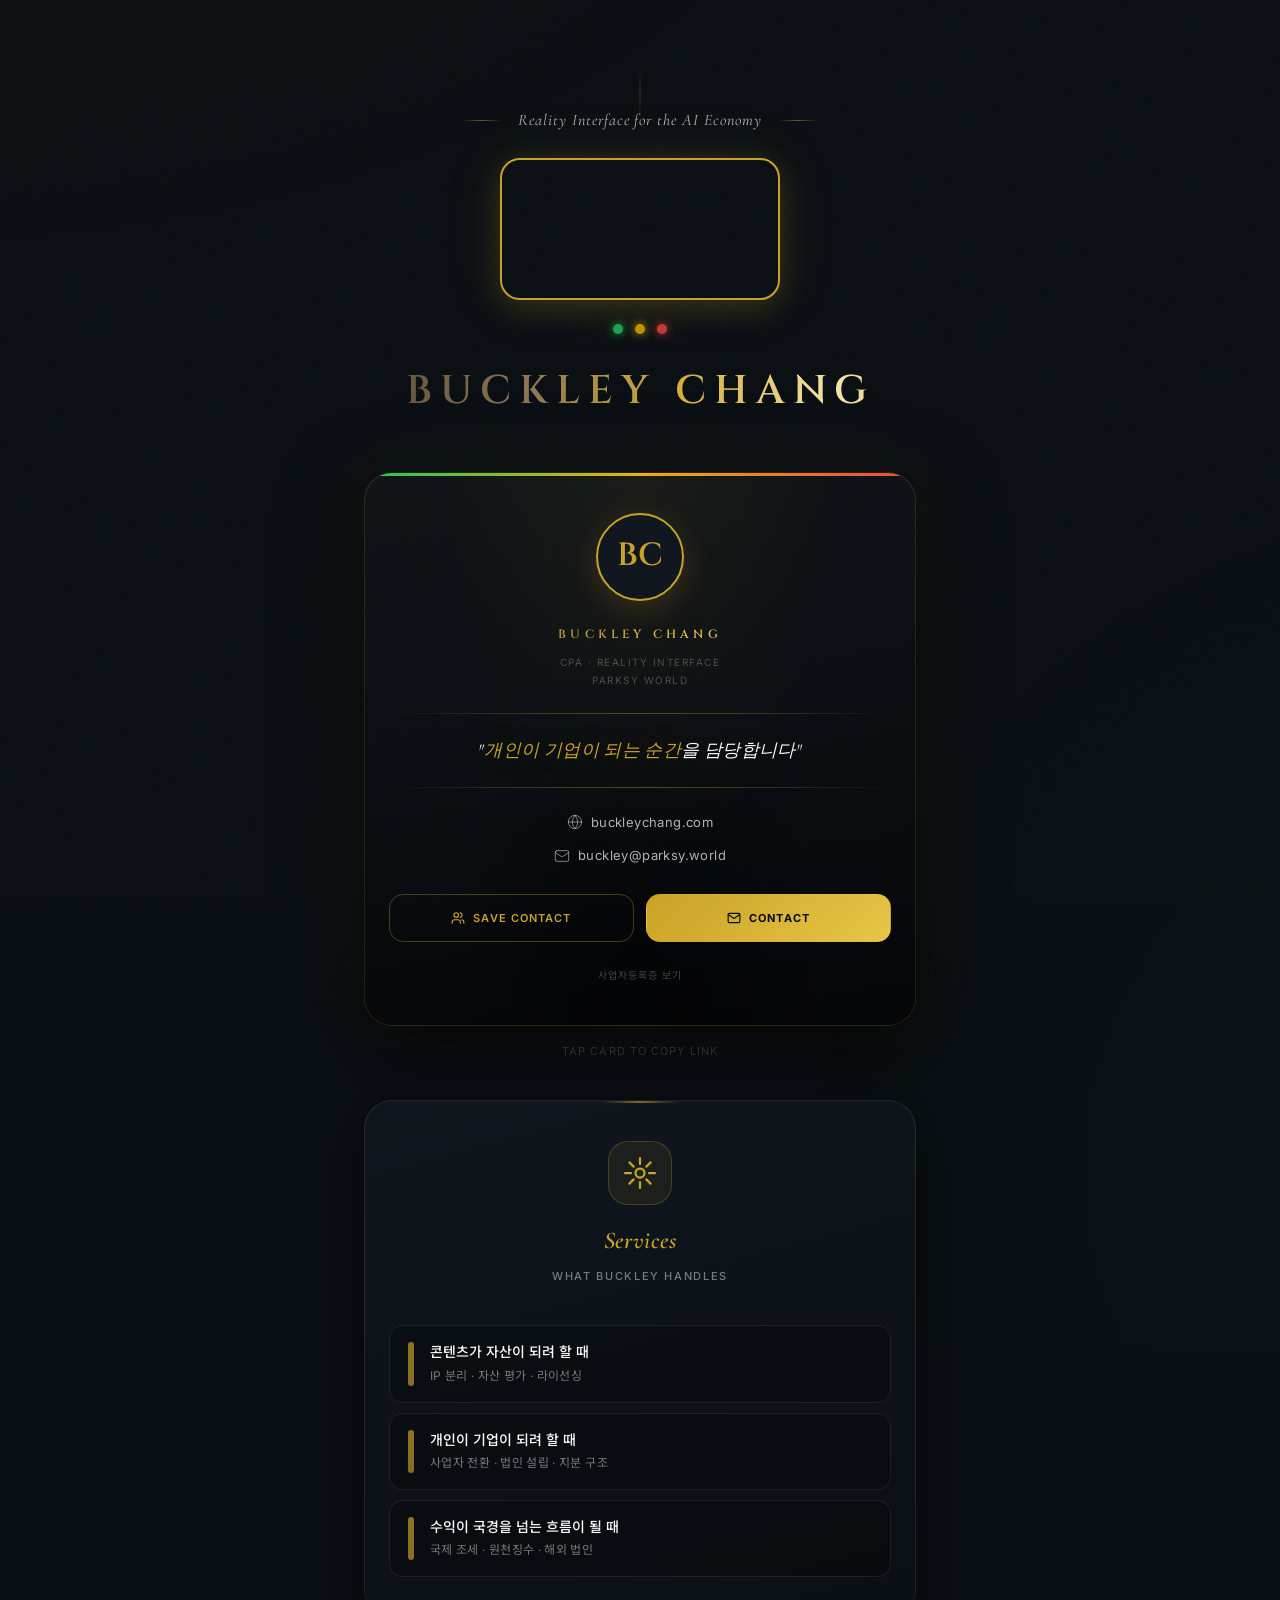
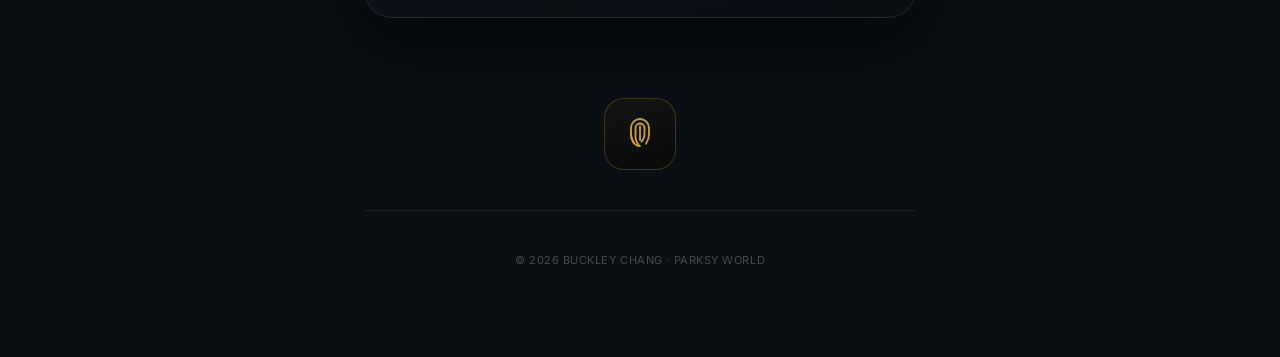
==== index.html @ 5db71231 "fix: Use GitHub Pages URL for OG tags (KakaoTalk compatibility) - og:url → dtslib1979.github.io/buck" ====
<!doctype html>
<html lang="ko">
<head>
  <meta charset="utf-8" />
  <meta name="viewport" content="width=device-width,initial-scale=1,viewport-fit=cover" />
  <meta name="theme-color" content="#0a0f14" />
  <title>BUCKLEY CHANG | Reality Interface for the AI Economy</title>
  <meta name="description" content="Buckley Chang, CPA - 개인이 기업이 되는 순간을 담당합니다. Parksy World의 Reality Interface." />

  <!-- Google Fonts -->
  <link rel="preconnect" href="https://fonts.googleapis.com">
  <link rel="preconnect" href="https://fonts.gstatic.com" crossorigin>
  <link href="https://fonts.googleapis.com/css2?family=Inter:wght@300;400;500;600;700&family=Cormorant+Garamond:ital,wght@0,400;0,500;0,600;1,500&family=Cinzel:wght@400;500;600;700&family=Noto+Sans+KR:wght@300;400;500;700&display=swap" rel="stylesheet">

  <!-- Open Graph / 카카오톡 미리보기 -->
  <meta property="og:type" content="website" />
  <meta property="og:site_name" content="Buckley Chang, CPA" />
  <meta property="og:title" content="BUCKLEY CHANG" />
  <meta property="og:description" content="Reality Interface for the AI Economy | 개인이 기업이 되는 순간을 담당합니다." />
  <meta property="og:url" content="https://dtslib1979.github.io/buckleychang.com/" />
  <meta property="og:image" content="https://dtslib1979.github.io/buckleychang.com/BC.jpg" />
  <meta property="og:image:type" content="image/jpeg" />
  <meta property="og:image:width" content="1824" />
  <meta property="og:image:height" content="2336" />
  <meta property="og:locale" content="ko_KR" />

  <!-- Twitter Card -->
  <meta name="twitter:card" content="summary_large_image" />
  <meta name="twitter:title" content="BUCKLEY CHANG" />
  <meta name="twitter:description" content="Reality Interface for the AI Economy | 개인이 기업이 되는 순간을 담당합니다." />
  <meta name="twitter:image" content="https://dtslib1979.github.io/buckleychang.com/BC.jpg" />

  <link rel="canonical" href="https://buckleychang.com/" />
  <link rel="icon" href="./assets/icons/favicon.svg" />
  <link rel="manifest" href="./assets/manifest.json" />

  <style>
    :root {
      --bg: #0a0f14;
      --bg-elevated: #0f161d;
      --bg-card: #141c26;
      --gold: #c9a227;
      --gold-light: #e8c547;
      --gold-pale: #f4e4a6;
      --gold-dim: rgba(201,162,39,.08);
      --gold-glow: rgba(201,162,39,.15);
      --green: #22c55e;
      --yellow: #eab308;
      --red: #ef4444;
      --text: #f8fafc;
      --text-secondary: rgba(248,250,252,.7);
      --text-muted: rgba(248,250,252,.45);
      --text-dim: rgba(248,250,252,.25);
      --border: rgba(248,250,252,.08);
      --border-gold: rgba(201,162,39,.25);
      --space-xs: 4px;
      --space-sm: 8px;
      --space-md: 16px;
      --space-lg: 24px;
      --space-xl: 40px;
      --space-2xl: 64px;
      --radius-sm: 8px;
      --radius-md: 14px;
      --radius-lg: 20px;
      --radius-xl: 28px;
      --radius-full: 9999px;
      --safe-top: env(safe-area-inset-top, 0px);
      --safe-bottom: env(safe-area-inset-bottom, 0px);
      --shadow-lg: 0 20px 60px rgba(0,0,0,.6);
      --shadow-gold: 0 8px 50px rgba(201,162,39,.15);
    }

    *, *::before, *::after { box-sizing: border-box; margin: 0; padding: 0; }
    html { height: 100%; scroll-behavior: smooth; }

    body {
      min-height: 100%;
      font-family: 'Inter', 'Noto Sans KR', -apple-system, sans-serif;
      font-size: 14px;
      background: var(--bg);
      color: var(--text);
      line-height: 1.65;
      -webkit-font-smoothing: antialiased;
      overflow-x: hidden;
    }

    body::before {
      content: '';
      position: fixed;
      top: -50%; left: -50%;
      width: 200%; height: 200%;
      background:
        radial-gradient(ellipse 80% 60% at 20% 10%, rgba(201,162,39,.04) 0%, transparent 50%),
        radial-gradient(ellipse 60% 80% at 85% 90%, rgba(34,197,94,.03) 0%, transparent 50%);
      pointer-events: none;
      z-index: -1;
      animation: ambientMove 25s ease-in-out infinite;
    }

    @keyframes ambientMove {
      0%, 100% { transform: translate(0, 0) scale(1); }
      50% { transform: translate(-2%, 3%) scale(0.98); }
    }

    body::after {
      content: '';
      position: fixed;
      inset: 0;
      background-image: url("data:image/svg+xml,%3Csvg viewBox='0 0 512 512' xmlns='http://www.w3.org/2000/svg'%3E%3Cfilter id='n'%3E%3CfeTurbulence type='fractalNoise' baseFrequency='0.8' numOctaves='4'/%3E%3C/filter%3E%3Crect width='100%25' height='100%25' filter='url(%23n)'/%3E%3C/svg%3E");
      opacity: 0.018;
      pointer-events: none;
      z-index: 9999;
    }

    a { color: inherit; text-decoration: none; }
    button { font: inherit; cursor: pointer; border: none; background: none; }

    .container {
      width: 100%;
      max-width: 480px;
      margin: 0 auto;
      padding: calc(var(--safe-top) + var(--space-xl)) var(--space-lg) calc(var(--safe-bottom) + var(--space-2xl));
    }

    /* ===== HERO HEADER ===== */
    header {
      text-align: center;
      padding: var(--space-2xl) 0 var(--space-xl);
      position: relative;
    }

    header::before {
      content: '';
      position: absolute;
      top: 30px;
      left: 50%;
      transform: translateX(-50%);
      width: 1px;
      height: 50px;
      background: linear-gradient(180deg, transparent, var(--gold), transparent);
      opacity: 0.3;
    }

    .slogan {
      font-family: 'Cormorant Garamond', Georgia, serif;
      font-size: 16px;
      font-weight: 400;
      font-style: italic;
      letter-spacing: 0.06em;
      color: var(--text-secondary);
      margin-bottom: var(--space-lg);
      display: inline-flex;
      align-items: center;
      gap: 16px;
    }

    .slogan::before,
    .slogan::after {
      content: '';
      width: 40px;
      height: 1px;
      background: linear-gradient(90deg, transparent, rgba(201,162,39,.5), transparent);
    }

    .logo-video {
      width: 100%;
      max-width: 280px;
      margin: 0 auto var(--space-lg);
      border: 2px solid var(--gold);
      border-radius: var(--radius-lg);
      overflow: hidden;
      position: relative;
      box-shadow: 0 8px 32px rgba(201,162,39,.2), 0 0 60px rgba(201,162,39,.1);
      transition: all 0.5s ease;
    }

    .logo-video:hover {
      transform: scale(1.02);
      box-shadow: 0 12px 48px rgba(201,162,39,.3), 0 0 80px rgba(201,162,39,.2);
    }

    .logo-video::before {
      content: '';
      position: absolute;
      inset: -6px;
      border: 1px solid var(--border-gold);
      border-radius: calc(var(--radius-lg) + 4px);
      opacity: 0.4;
      pointer-events: none;
    }

    .logo-video video {
      width: 100%;
      height: auto;
      display: block;
    }

    .traffic-dots {
      display: flex;
      justify-content: center;
      gap: 12px;
      margin-bottom: var(--space-lg);
    }

    .traffic-dots span {
      width: 10px;
      height: 10px;
      border-radius: 50%;
      opacity: 0.8;
    }

    .traffic-dots .green { background: var(--green); box-shadow: 0 0 10px var(--green); }
    .traffic-dots .yellow { background: var(--yellow); box-shadow: 0 0 10px var(--yellow); }
    .traffic-dots .red { background: var(--red); box-shadow: 0 0 10px var(--red); }

    @keyframes goldFlow {
      0% { background-position: 0% center; }
      100% { background-position: 200% center; }
    }

    @keyframes titlePulse {
      0%, 100% { filter: drop-shadow(0 0 30px rgba(201,162,39,.15)); }
      50% { filter: drop-shadow(0 0 50px rgba(201,162,39,.3)); }
    }

    .site-title {
      font-family: 'Cinzel', serif;
      font-size: 40px;
      font-weight: 600;
      letter-spacing: 0.2em;
      background: linear-gradient(90deg, #5C4D35, #8B7355, #D4AF37, #F4E4A6, #D4AF37, #8B7355, #D4AF37, #F4E4A6);
      background-size: 200% auto;
      -webkit-background-clip: text;
      -webkit-text-fill-color: transparent;
      background-clip: text;
      animation: goldFlow 5s linear infinite, titlePulse 4s ease-in-out infinite;
      margin-bottom: var(--space-sm);
    }

    /* ===== BUSINESS CARD ===== */
    @keyframes cardShimmer {
      0% { background-position: 200% 0; }
      100% { background-position: -200% 0; }
    }

    @keyframes floatCard {
      0%, 100% { transform: translateY(0) rotateX(0); }
      50% { transform: translateY(-4px) rotateX(1deg); }
    }

    .business-card-wrapper {
      margin: 0 0 var(--space-xl);
      perspective: 1200px;
    }

    .business-card {
      background:
        radial-gradient(ellipse at 50% 0%, rgba(201,162,39,.06) 0%, transparent 50%),
        radial-gradient(ellipse at 50% 100%, rgba(0,0,0,.5) 0%, transparent 50%),
        linear-gradient(170deg, #101418 0%, #0a0f14 40%, #050608 100%);
      border: 1px solid rgba(201,162,39,.15);
      border-radius: var(--radius-xl);
      padding: var(--space-xl) var(--space-lg);
      position: relative;
      overflow: hidden;
      box-shadow:
        0 25px 80px rgba(0,0,0,.7),
        0 0 100px rgba(201,162,39,.08),
        inset 0 1px 0 rgba(255,255,255,.04);
      cursor: pointer;
      transition: all 0.5s ease;
      animation: floatCard 6s ease-in-out infinite;
    }

    .business-card::before {
      content: '';
      position: absolute;
      top: 0; left: 0; right: 0;
      height: 3px;
      background: linear-gradient(90deg, var(--green), var(--yellow), var(--red));
    }

    .business-card::after {
      content: '';
      position: absolute;
      top: -50%; left: -50%;
      width: 200%; height: 200%;
      background: radial-gradient(circle at 50% 30%, rgba(201,162,39,.03) 0%, transparent 40%);
      pointer-events: none;
      opacity: 0;
      transition: opacity 0.5s;
    }

    .business-card:hover {
      transform: translateY(-12px) rotateX(3deg) scale(1.01);
      border-color: rgba(201,162,39,.4);
      box-shadow:
        0 40px 100px rgba(0,0,0,.8),
        0 0 150px rgba(201,162,39,.15);
      animation: none;
    }

    .business-card:hover::after { opacity: 1; }

    .card-logo {
      width: 88px;
      height: 88px;
      margin: 0 auto var(--space-lg);
      border-radius: 50%;
      border: 2px solid var(--gold);
      background: var(--bg-elevated);
      display: flex;
      align-items: center;
      justify-content: center;
      position: relative;
      z-index: 1;
      box-shadow: 0 8px 32px rgba(201,162,39,.2);
      transition: all 0.5s ease;
    }

    .business-card:hover .card-logo {
      transform: scale(1.08);
      box-shadow: 0 12px 48px rgba(201,162,39,.3);
    }

    .card-logo .monogram {
      font-family: 'Cinzel', serif;
      font-size: 32px;
      font-weight: 600;
      color: var(--gold);
    }

    .card-brand {
      text-align: center;
      margin-bottom: var(--space-lg);
      position: relative;
      z-index: 1;
    }

    .card-brand-name {
      font-family: 'Cinzel', serif;
      font-size: 12px;
      font-weight: 600;
      letter-spacing: 0.35em;
      text-transform: uppercase;
      background: linear-gradient(90deg, #6B5B3D, #D4AF37, #F4E4A6, #D4AF37, #6B5B3D);
      background-size: 200% 100%;
      -webkit-background-clip: text;
      -webkit-text-fill-color: transparent;
      background-clip: text;
      animation: cardShimmer 6s linear infinite;
      margin-bottom: var(--space-sm);
    }

    .card-tagline {
      font-size: 10px;
      font-weight: 400;
      letter-spacing: 0.15em;
      color: var(--text-dim);
      text-transform: uppercase;
      line-height: 1.8;
    }

    .card-divider {
      height: 1px;
      background: linear-gradient(90deg, transparent, rgba(201,162,39,.25), rgba(201,162,39,.4), rgba(201,162,39,.25), transparent);
      margin: var(--space-lg) 0;
      position: relative;
      z-index: 1;
    }

    .card-quote {
      text-align: center;
      font-family: 'Cormorant Garamond', Georgia, serif;
      font-size: 18px;
      font-weight: 400;
      font-style: italic;
      color: var(--text);
      line-height: 1.4;
      letter-spacing: 0.02em;
      position: relative;
      z-index: 1;
    }

    .card-quote span {
      color: var(--gold);
      font-weight: 500;
      text-shadow: 0 0 30px rgba(201,162,39,.3);
    }

    .card-contact {
      text-align: center;
      position: relative;
      z-index: 1;
    }

    .card-contact-item {
      font-size: 13px;
      color: var(--text-secondary);
      margin-bottom: 8px;
      letter-spacing: 0.03em;
    }

    .card-contact-item a {
      display: inline-flex;
      align-items: center;
      gap: 8px;
      transition: color 0.2s;
    }

    .card-contact-item a:hover { color: var(--gold); }

    .card-contact-icon {
      width: 16px;
      height: 16px;
      opacity: 0.7;
    }

    .card-contact-item a:hover .card-contact-icon { opacity: 1; }

    .card-actions {
      display: grid;
      grid-template-columns: 1fr 1fr;
      gap: 12px;
      margin-top: var(--space-lg);
      position: relative;
      z-index: 1;
    }

    .card-btn {
      display: flex;
      align-items: center;
      justify-content: center;
      gap: 8px;
      padding: 14px 18px;
      background: transparent;
      border: 1px solid rgba(201,162,39,.35);
      border-radius: var(--radius-md);
      color: var(--gold);
      font-size: 11px;
      font-weight: 600;
      letter-spacing: 0.1em;
      text-transform: uppercase;
      transition: all 0.3s ease;
    }

    .card-btn:hover {
      border-color: var(--gold);
      transform: translateY(-1px);
    }

    .card-btn.primary {
      background: linear-gradient(135deg, var(--gold), var(--gold-light));
      color: #0A0A0A;
      border-color: transparent;
      font-weight: 700;
    }

    .card-btn.primary:hover {
      box-shadow: var(--shadow-gold);
      transform: translateY(-2px);
    }

    /* 사업자등록증 */
    .card-license-section {
      margin-top: 20px;
      text-align: center;
      position: relative;
      z-index: 1;
    }

    .card-license-toggle {
      font-size: 10px;
      color: var(--text-dim);
      letter-spacing: 0.1em;
      text-transform: uppercase;
      cursor: pointer;
      transition: color 0.2s;
      background: none;
      border: none;
      font-family: inherit;
    }

    .card-license-toggle:hover {
      color: var(--gold);
    }

    .license-modal {
      display: none;
      position: fixed;
      inset: 0;
      background: rgba(0,0,0,.9);
      z-index: 2000;
      align-items: center;
      justify-content: center;
      padding: 20px;
    }

    .license-modal.show {
      display: flex;
    }

    .license-modal-content {
      position: relative;
      max-width: 500px;
      width: 100%;
      background: var(--bg-card);
      border: 1px solid var(--border-gold);
      border-radius: var(--radius-lg);
      padding: 16px;
    }

    .license-modal-content img {
      width: 100%;
      height: auto;
      border-radius: var(--radius-md);
    }

    .license-close {
      position: absolute;
      top: -12px;
      right: -12px;
      width: 32px;
      height: 32px;
      background: var(--gold);
      color: var(--bg);
      border: none;
      border-radius: 50%;
      font-size: 20px;
      font-weight: bold;
      cursor: pointer;
      display: flex;
      align-items: center;
      justify-content: center;
      transition: transform 0.2s;
    }

    .license-close:hover {
      transform: scale(1.1);
    }

    .card-footer-note {
      text-align: center;
      margin-top: var(--space-md);
      font-size: 11px;
      color: var(--text-dim);
      letter-spacing: 0.1em;
      text-transform: uppercase;
      opacity: 0.6;
      transition: opacity 0.2s;
    }

    .business-card-wrapper:hover .card-footer-note {
      opacity: 1;
      color: var(--text-muted);
    }

    /* ===== SERVICES SHOWCASE ===== */
    .section-title {
      font-size: 11px;
      font-weight: 600;
      color: var(--text-muted);
      text-transform: uppercase;
      letter-spacing: 0.15em;
      margin-bottom: var(--space-lg);
      padding-left: var(--space-xs);
      display: flex;
      align-items: center;
      gap: 12px;
    }

    .section-title::after {
      content: '';
      flex: 1;
      height: 1px;
      background: linear-gradient(90deg, var(--border), transparent);
    }

    .services-showcase {
      margin-bottom: var(--space-xl);
      background: linear-gradient(165deg, var(--bg-elevated) 0%, var(--bg) 100%);
      border: 1px solid var(--border);
      border-radius: var(--radius-xl);
      padding: var(--space-xl) var(--space-lg);
      position: relative;
      overflow: hidden;
      box-shadow: var(--shadow-lg);
    }

    .services-showcase::before {
      content: '';
      position: absolute;
      top: 0;
      left: 50%;
      transform: translateX(-50%);
      width: 80px;
      height: 2px;
      background: linear-gradient(90deg, transparent, var(--gold), transparent);
      border-radius: 0 0 4px 4px;
      opacity: 0.6;
    }

    .showcase-header {
      text-align: center;
      margin-bottom: var(--space-xl);
    }

    .showcase-icon {
      display: flex;
      align-items: center;
      justify-content: center;
      width: 64px;
      height: 64px;
      margin: 0 auto var(--space-md);
      background: var(--gold-dim);
      border: 1px solid var(--border-gold);
      border-radius: var(--radius-lg);
      color: var(--gold);
    }

    .showcase-title {
      font-family: 'Cormorant Garamond', Georgia, serif;
      font-size: 24px;
      font-weight: 600;
      font-style: italic;
      color: var(--gold);
      letter-spacing: 0.03em;
      margin-bottom: 6px;
    }

    .showcase-subtitle {
      font-size: 11px;
      font-weight: 500;
      letter-spacing: 0.15em;
      text-transform: uppercase;
      color: var(--text-muted);
    }

    .service-list {
      display: flex;
      flex-direction: column;
      gap: 10px;
    }

    .service-item {
      display: flex;
      align-items: stretch;
      gap: 16px;
      padding: 16px 18px;
      background: rgba(0,0,0,.25);
      border: 1px solid var(--border);
      border-radius: var(--radius-md);
      transition: all 0.3s ease;
      position: relative;
      overflow: hidden;
    }

    .service-item::before {
      content: '';
      position: absolute;
      left: 0;
      top: 0;
      bottom: 0;
      width: 3px;
      background: linear-gradient(180deg, var(--gold-light), var(--gold));
      transform: scaleY(0);
      transform-origin: center;
      transition: transform 0.3s ease;
    }

    .service-item:hover {
      background: var(--gold-dim);
      border-color: var(--border-gold);
      transform: translateX(4px);
    }

    .service-item:hover::before { transform: scaleY(1); }

    .service-spine {
      width: 6px;
      background: linear-gradient(180deg, var(--gold), #B8962E);
      border-radius: 3px;
      flex-shrink: 0;
      opacity: 0.7;
      transition: opacity 0.2s;
    }

    .service-item:hover .service-spine { opacity: 1; }

    .service-content { flex: 1; display: flex; flex-direction: column; justify-content: center; min-width: 0; }
    .service-title { font-size: 14px; font-weight: 500; color: var(--text); line-height: 1.4; margin-bottom: 4px; transition: color 0.2s; }
    .service-item:hover .service-title { color: var(--gold-light); }
    .service-meta { font-size: 12px; color: var(--text-muted); letter-spacing: 0.03em; }

    /* ===== SECRET OFFICE ENTRY ===== */
    @keyframes goldPulse {
      0%, 100% { border-color: rgba(201,162,39,.2); box-shadow: 0 0 20px rgba(201,162,39,.1); }
      50% { border-color: rgba(201,162,39,.5); box-shadow: 0 0 30px rgba(201,162,39,.2), 0 0 60px rgba(201,162,39,.1); }
    }

    .secret-entry-bottom {
      display: flex;
      justify-content: center;
      padding: var(--space-xl) 0;
    }

    .secret-door-mini {
      width: 72px;
      height: 72px;
      display: flex;
      align-items: center;
      justify-content: center;
      background: linear-gradient(165deg, rgba(20,20,20,.9), rgba(10,10,10,.95));
      border: 1px solid rgba(201,162,39,.25);
      border-radius: var(--radius-lg);
      color: var(--gold);
      transition: all 0.5s ease;
      animation: goldPulse 3s ease-in-out infinite;
      position: relative;
      overflow: hidden;
    }

    .secret-door-mini::before {
      content: '';
      position: absolute;
      inset: 0;
      background: radial-gradient(circle at 50% 50%, rgba(201,162,39,.1), transparent 70%);
      opacity: 0;
      transition: opacity 0.3s;
    }

    .secret-door-mini:hover {
      border-color: var(--gold);
      transform: scale(1.05);
      animation: none;
      box-shadow: var(--shadow-gold);
    }

    .secret-door-mini:hover::before { opacity: 1; }

    .fingerprint-icon {
      width: 36px;
      height: 36px;
      transition: transform 0.3s ease;
    }

    .secret-door-mini:hover .fingerprint-icon {
      transform: scale(1.1);
    }

    /* ===== FOOTER ===== */
    footer {
      text-align: center;
      padding: var(--space-xl) 0 var(--space-lg);
      border-top: 1px solid var(--border);
    }

    .footer-text {
      font-size: 11px;
      color: var(--text-dim);
      letter-spacing: 0.05em;
    }

    /* ===== TOAST ===== */
    .toast {
      position: fixed;
      bottom: 100px;
      left: 50%;
      transform: translateX(-50%) translateY(12px);
      background: linear-gradient(135deg, var(--bg-elevated), var(--bg-card));
      border: 1px solid var(--border-gold);
      padding: 14px 24px;
      border-radius: var(--radius-md);
      font-size: 13px;
      font-weight: 500;
      color: var(--gold);
      opacity: 0;
      visibility: hidden;
      transition: all 0.3s ease;
      z-index: 1000;
      pointer-events: none;
      box-shadow: var(--shadow-lg), 0 0 40px rgba(201,162,39,.15);
    }

    .toast.show {
      opacity: 1;
      visibility: visible;
      transform: translateX(-50%) translateY(0);
    }

    @media (min-width: 768px) {
      .container { max-width: 600px; }
    }
  </style>
</head>
<body>

<div class="container">
  <header>
    <div class="slogan">Reality Interface for the AI Economy</div>
    <div class="logo-video">
      <video src="./1768908733709.mp4" autoplay loop muted playsinline></video>
    </div>
    <div class="traffic-dots">
      <span class="green"></span>
      <span class="yellow"></span>
      <span class="red"></span>
    </div>
    <h1 class="site-title">BUCKLEY CHANG</h1>
  </header>

  <!-- 명함 카드 (koosy style) -->
  <div class="business-card-wrapper">
    <article class="business-card" id="businessCard">
      <div class="card-logo">
        <span class="monogram">BC</span>
      </div>

      <div class="card-brand">
        <h1 class="card-brand-name">BUCKLEY CHANG</h1>
        <p class="card-tagline">CPA · Reality Interface<br>Parksy World</p>
      </div>

      <div class="card-divider"></div>

      <p class="card-quote">"<span>개인이 기업이 되는 순간</span>을 담당합니다"</p>

      <div class="card-divider"></div>

      <div class="card-contact">
        <p class="card-contact-item">
          <a href="https://buckleychang.com" target="_blank">
            <svg class="card-contact-icon" viewBox="0 0 24 24" fill="none" stroke="currentColor" stroke-width="1.5" stroke-linecap="round" stroke-linejoin="round">
              <circle cx="12" cy="12" r="10"/><path d="M2 12h20"/><path d="M12 2a15.3 15.3 0 0 1 4 10 15.3 15.3 0 0 1-4 10 15.3 15.3 0 0 1-4-10 15.3 15.3 0 0 1 4-10z"/>
            </svg>
            buckleychang.com
          </a>
        </p>
        <p class="card-contact-item">
          <a href="mailto:buckley@parksy.world">
            <svg class="card-contact-icon" viewBox="0 0 24 24" fill="none" stroke="currentColor" stroke-width="1.5" stroke-linecap="round" stroke-linejoin="round">
              <rect x="2" y="4" width="20" height="16" rx="2"/><path d="m22 7-8.97 5.7a1.94 1.94 0 0 1-2.06 0L2 7"/>
            </svg>
            buckley@parksy.world
          </a>
        </p>
      </div>

      <div class="card-actions">
        <button class="card-btn" id="saveContactBtn" onclick="saveContact()">
          <svg width="14" height="14" viewBox="0 0 24 24" fill="none" stroke="currentColor" stroke-width="2" stroke-linecap="round" stroke-linejoin="round">
            <path d="M16 21v-2a4 4 0 0 0-4-4H6a4 4 0 0 0-4 4v2"/><circle cx="9" cy="7" r="4"/><path d="M22 21v-2a4 4 0 0 0-3-3.87"/><path d="M16 3.13a4 4 0 0 1 0 7.75"/>
          </svg>
          Save Contact
        </button>
        <a href="mailto:buckley@parksy.world?subject=Contact%20Buckley%20Chang" class="card-btn primary">
          <svg width="14" height="14" viewBox="0 0 24 24" fill="none" stroke="currentColor" stroke-width="2" stroke-linecap="round" stroke-linejoin="round">
            <path d="M4 4h16c1.1 0 2 .9 2 2v12c0 1.1-.9 2-2 2H4c-1.1 0-2-.9-2-2V6c0-1.1.9-2 2-2z"/><polyline points="22,6 12,13 2,6"/>
          </svg>
          Contact
        </a>
      </div>

      <!-- Business License -->
      <div class="card-license-section">
        <button class="card-license-toggle" onclick="toggleLicense()">사업자등록증 보기</button>
      </div>
    </article>

    <p class="card-footer-note">Tap card to copy link</p>
  </div>

  <!-- 사업자등록증 모달 -->
  <div class="license-modal" id="licenseModal" onclick="closeLicenseModal(event)">
    <div class="license-modal-content">
      <button class="license-close" onclick="toggleLicense()">&times;</button>
      <img src="./assets/icons/business-license.svg" alt="사업자등록증">
    </div>
  </div>

  <!-- Services Showcase -->
  <section class="services-showcase">
    <div class="showcase-header">
      <div class="showcase-icon">
        <svg width="36" height="36" viewBox="0 0 24 24" fill="none" stroke="currentColor" stroke-width="1.5" stroke-linecap="round" stroke-linejoin="round">
          <circle cx="12" cy="12" r="3"/><path d="M12 2v4"/><path d="M12 18v4"/><path d="m4.93 4.93 2.83 2.83"/><path d="m16.24 16.24 2.83 2.83"/><path d="M2 12h4"/><path d="M18 12h4"/><path d="m4.93 19.07 2.83-2.83"/><path d="m16.24 7.76 2.83-2.83"/>
        </svg>
      </div>
      <h2 class="showcase-title">Services</h2>
      <p class="showcase-subtitle">What Buckley Handles</p>
    </div>

    <div class="service-list">
      <div class="service-item">
        <div class="service-spine"></div>
        <div class="service-content">
          <div class="service-title">콘텐츠가 자산이 되려 할 때</div>
          <div class="service-meta">IP 분리 · 자산 평가 · 라이선싱</div>
        </div>
      </div>

      <div class="service-item">
        <div class="service-spine"></div>
        <div class="service-content">
          <div class="service-title">개인이 기업이 되려 할 때</div>
          <div class="service-meta">사업자 전환 · 법인 설립 · 지분 구조</div>
        </div>
      </div>

      <div class="service-item">
        <div class="service-spine"></div>
        <div class="service-content">
          <div class="service-title">수익이 국경을 넘는 흐름이 될 때</div>
          <div class="service-meta">국제 조세 · 원천징수 · 해외 법인</div>
        </div>
      </div>
    </div>
  </section>

  <!-- Secret Office Entry -->
  <div class="secret-entry-bottom">
    <a href="./staff/" class="secret-door-mini">
      <svg class="fingerprint-icon" viewBox="0 0 24 24" fill="none" stroke="currentColor" stroke-width="1.2" stroke-linecap="round">
        <path d="M12 2a6 6 0 0 0-6 6v4c0 4 2 8 6 8"/>
        <path d="M18 8a6 6 0 0 0-6-6"/>
        <path d="M18 8v4c0 2.5-1 5-2 6.5"/>
        <path d="M6 12c0 2 .5 4 2 6"/>
        <path d="M12 5a3 3 0 0 0-3 3v3"/>
        <path d="M15 8a3 3 0 0 0-3-3"/>
        <path d="M15 8v4c0 2-1 4-2 5"/>
        <path d="M9 11v3c0 2 1 4 2 5"/>
        <path d="M12 7v9"/>
      </svg>
    </a>
  </div>

  <footer>
    <p class="footer-text">© 2026 BUCKLEY CHANG · PARKSY WORLD</p>
  </footer>
</div>

<div class="toast" id="toast">링크가 복사되었습니다</div>

<script>
// 명함 기능
var businessCard = document.getElementById('businessCard');
var toast = document.getElementById('toast');

function showToast(msg) {
  toast.textContent = msg;
  toast.classList.add('show');
  setTimeout(function() { toast.classList.remove('show'); }, 2000);
}

// 카드 클릭 시 링크 복사
businessCard.addEventListener('click', function(e) {
  if (e.target.tagName === 'A' || e.target.tagName === 'BUTTON' || e.target.closest('a') || e.target.closest('button')) return;
  navigator.clipboard.writeText('https://buckleychang.com').then(function() {
    showToast('링크가 복사되었습니다');
  });
});

// 사업자등록증 모달
function toggleLicense() {
  var modal = document.getElementById('licenseModal');
  modal.classList.toggle('show');
}

function closeLicenseModal(e) {
  if (e.target === e.currentTarget) {
    toggleLicense();
  }
}

// 연락처 저장
function saveContact() {
  var vcard = 'BEGIN:VCARD\n' +
    'VERSION:3.0\n' +
    'FN:Buckley Chang\n' +
    'ORG:Parksy World\n' +
    'TITLE:CPA · Reality Interface\n' +
    'EMAIL:buckley@parksy.world\n' +
    'URL:https://buckleychang.com\n' +
    'NOTE:Reality Interface for the AI Economy\n' +
    'END:VCARD';

  var blob = new Blob([vcard], { type: 'text/vcard' });
  var url = URL.createObjectURL(blob);
  var a = document.createElement('a');
  a.href = url;
  a.download = 'Buckley_Chang.vcf';
  document.body.appendChild(a);
  a.click();
  document.body.removeChild(a);
  URL.revokeObjectURL(url);
  showToast('연락처가 저장되었습니다');
}
</script>
</body>
</html>
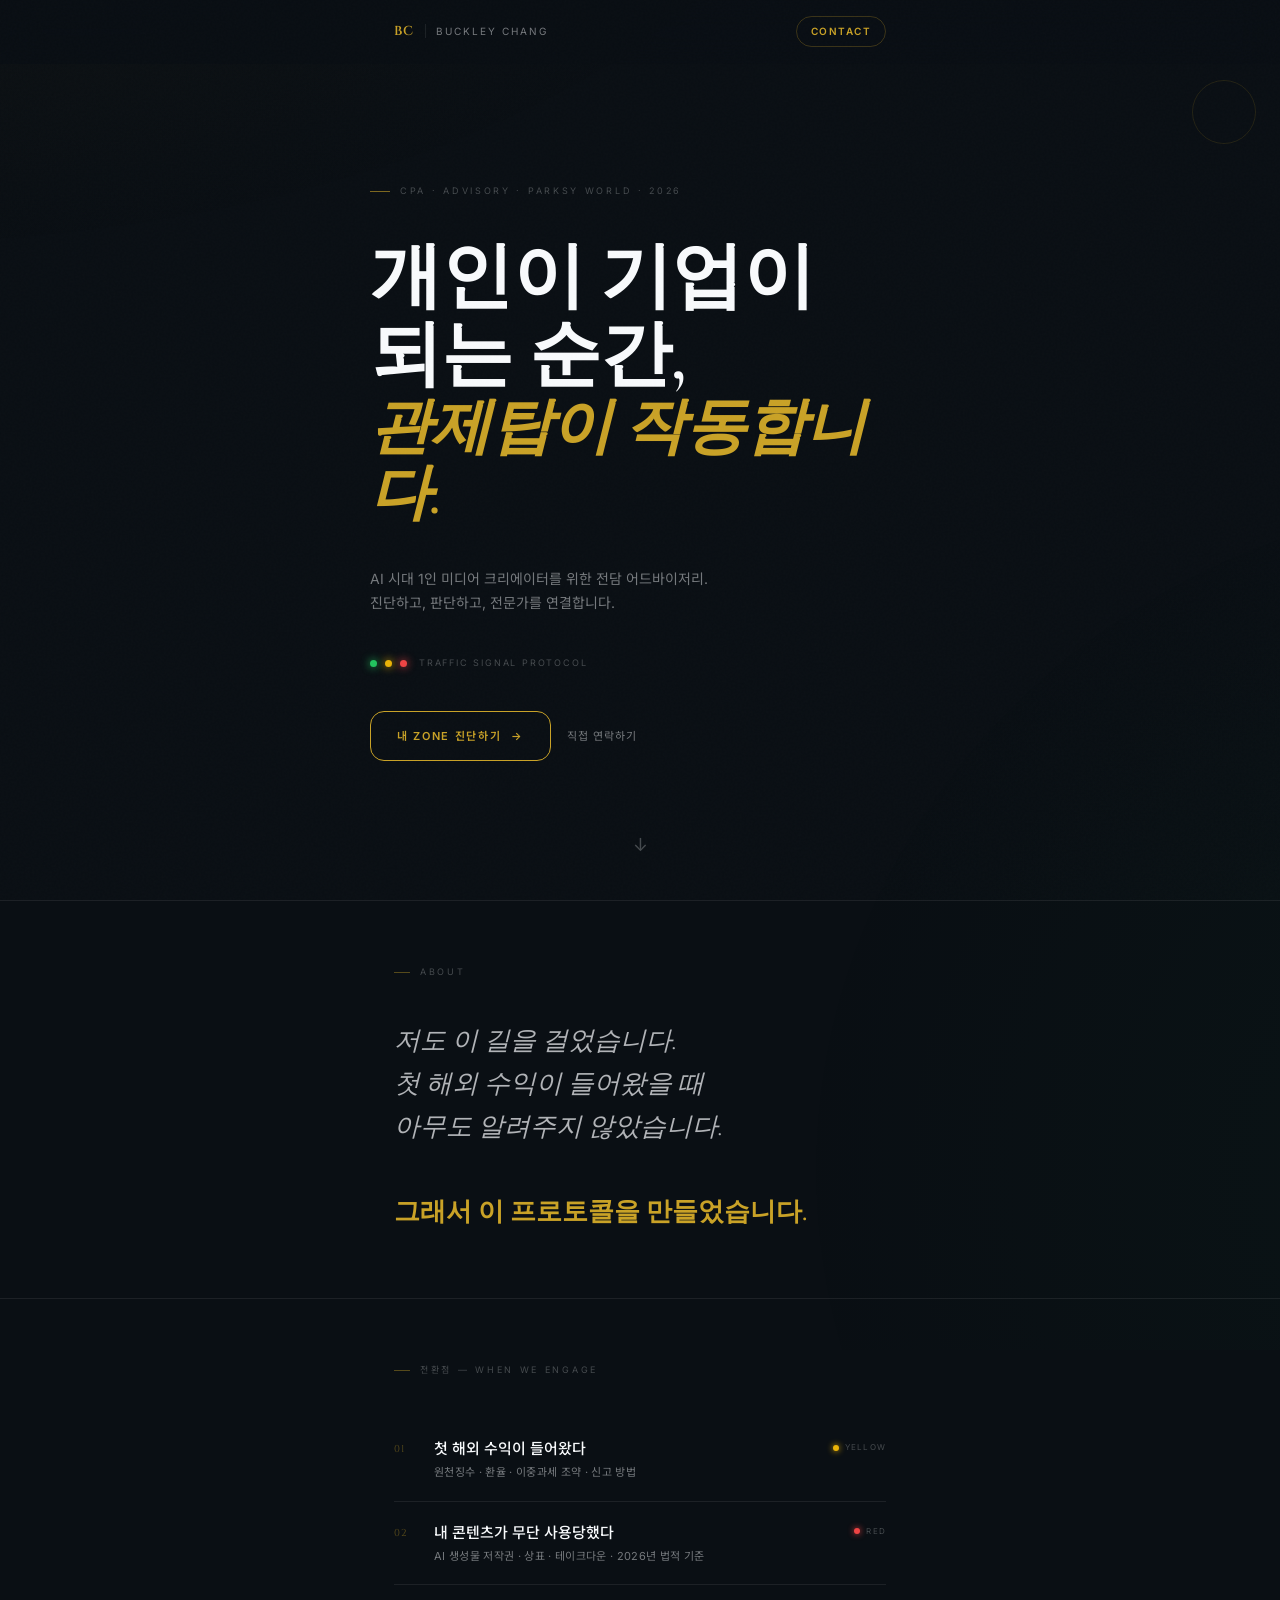
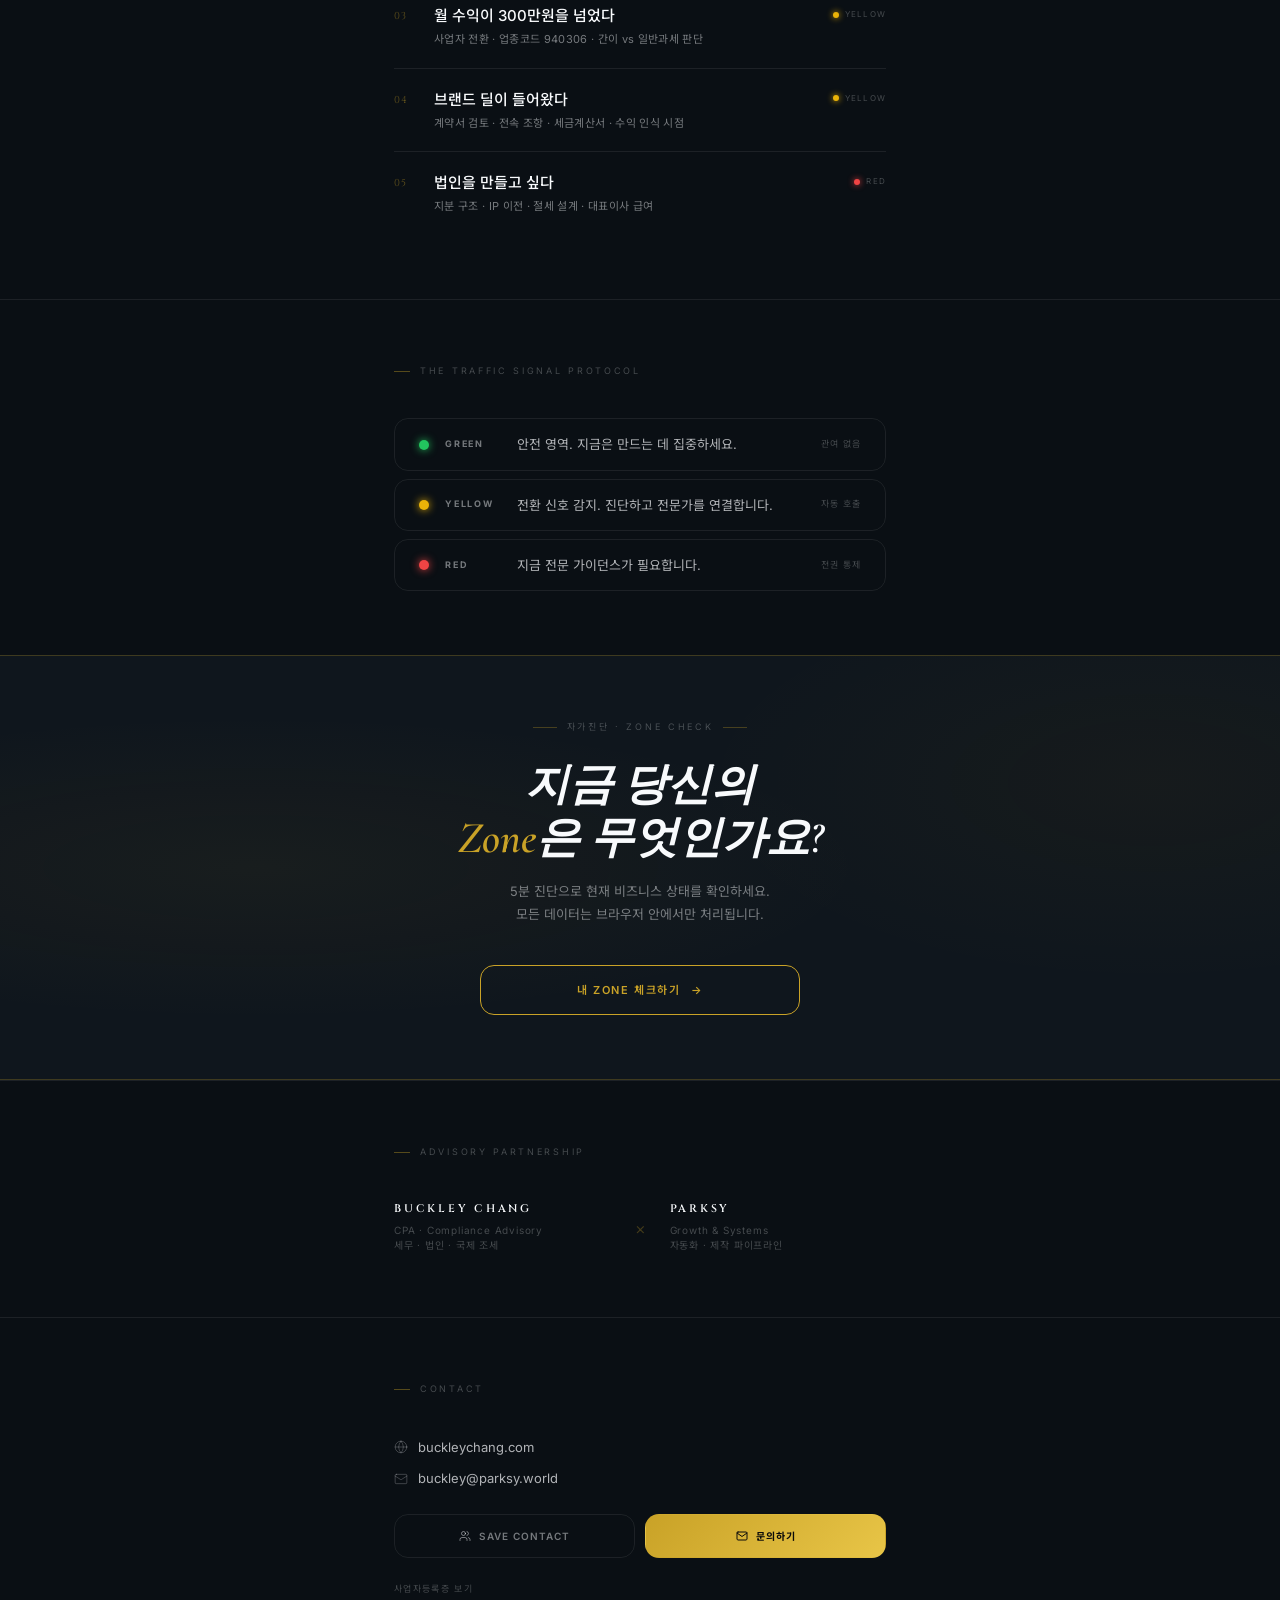
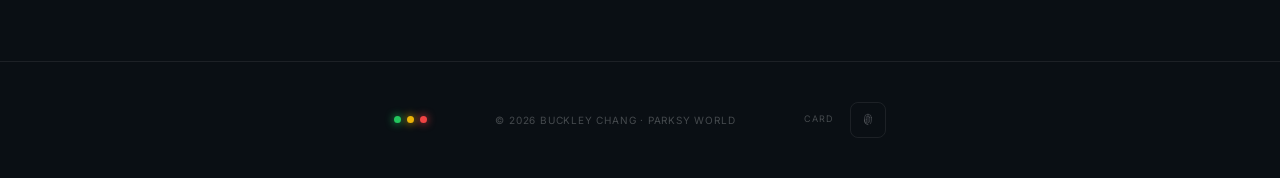
==== commit 0ff66c43: "feat: 랜딩 페이지 어드바이저리 포털로 전면 재설계 — Phase 2 명함 사이트 → AI 시대 크리에이터 어드바이저리 포털. McKinsey/Goldman 수준의 타이포그래피" ====
--- a/index.html
+++ b/index.html
@@ -4,923 +4,957 @@
   <meta charset="utf-8" />
   <meta name="viewport" content="width=device-width,initial-scale=1,viewport-fit=cover" />
   <meta name="theme-color" content="#0a0f14" />
-  <title>BUCKLEY CHANG | Reality Interface for the AI Economy</title>
-  <meta name="description" content="Buckley Chang, CPA - 개인이 기업이 되는 순간을 담당합니다. Parksy World의 Reality Interface." />
+  <title>BUCKLEY CHANG | AI 시대 1인 크리에이터 어드바이저리</title>
+  <meta name="description" content="Buckley Chang, CPA — AI 시대 1인 미디어 크리에이터의 전담 관제탑. Traffic Signal Protocol로 전환 시점을 진단하고 전문가를 연결합니다." />
 
   <!-- Google Fonts -->
   <link rel="preconnect" href="https://fonts.googleapis.com">
   <link rel="preconnect" href="https://fonts.gstatic.com" crossorigin>
-  <link href="https://fonts.googleapis.com/css2?family=Inter:wght@300;400;500;600;700&family=Cormorant+Garamond:ital,wght@0,400;0,500;0,600;1,500&family=Cinzel:wght@400;500;600;700&family=Noto+Sans+KR:wght@300;400;500;700&display=swap" rel="stylesheet">
-
-  <!-- Open Graph / 카카오톡 미리보기 -->
+  <link href="https://fonts.googleapis.com/css2?family=Inter:wght@300;400;500;600;700&family=Cormorant+Garamond:ital,wght@0,400;0,500;0,600;1,400;1,500;1,600&family=Cinzel:wght@400;500;600;700&family=Noto+Sans+KR:wght@300;400;500;700&display=swap" rel="stylesheet">
+
+  <!-- Design System -->
+  <link rel="stylesheet" href="./assets/css/tokens.css">
+  <link rel="stylesheet" href="./assets/css/base.css">
+  <link rel="stylesheet" href="./assets/css/components.css">
+  <link rel="stylesheet" href="./assets/css/layouts.css">
+
+  <!-- Open Graph -->
   <meta property="og:type" content="website" />
   <meta property="og:site_name" content="Buckley Chang, CPA" />
-  <meta property="og:title" content="BUCKLEY CHANG" />
-  <meta property="og:description" content="Reality Interface for the AI Economy | 개인이 기업이 되는 순간을 담당합니다." />
-  <meta property="og:url" content="https://dtslib1979.github.io/buckleychang.com/" />
-  <meta property="og:image" content="https://dtslib1979.github.io/buckleychang.com/BC.jpg" />
-  <meta property="og:image:type" content="image/jpeg" />
-  <meta property="og:image:width" content="1824" />
-  <meta property="og:image:height" content="2336" />
+  <meta property="og:title" content="BUCKLEY CHANG — AI 시대 크리에이터 어드바이저리" />
+  <meta property="og:description" content="개인이 기업이 되는 순간을 담당합니다. Traffic Signal Protocol." />
+  <meta property="og:url" content="https://buckleychang.com/" />
+  <meta property="og:image" content="https://buckleychang.com/BC.jpg" />
   <meta property="og:locale" content="ko_KR" />
 
   <!-- Twitter Card -->
   <meta name="twitter:card" content="summary_large_image" />
-  <meta name="twitter:title" content="BUCKLEY CHANG" />
-  <meta name="twitter:description" content="Reality Interface for the AI Economy | 개인이 기업이 되는 순간을 담당합니다." />
-  <meta name="twitter:image" content="https://dtslib1979.github.io/buckleychang.com/BC.jpg" />
+  <meta name="twitter:title" content="BUCKLEY CHANG — AI 시대 크리에이터 어드바이저리" />
+  <meta name="twitter:description" content="개인이 기업이 되는 순간을 담당합니다." />
+  <meta name="twitter:image" content="https://buckleychang.com/BC.jpg" />
 
   <link rel="canonical" href="https://buckleychang.com/" />
   <link rel="icon" href="./assets/icons/favicon.svg" />
   <link rel="manifest" href="./assets/manifest.json" />
 
   <style>
-    :root {
-      --bg: #0a0f14;
-      --bg-elevated: #0f161d;
-      --bg-card: #141c26;
-      --gold: #c9a227;
-      --gold-light: #e8c547;
-      --gold-pale: #f4e4a6;
-      --gold-dim: rgba(201,162,39,.08);
-      --gold-glow: rgba(201,162,39,.15);
-      --green: #22c55e;
-      --yellow: #eab308;
-      --red: #ef4444;
-      --text: #f8fafc;
-      --text-secondary: rgba(248,250,252,.7);
-      --text-muted: rgba(248,250,252,.45);
-      --text-dim: rgba(248,250,252,.25);
-      --border: rgba(248,250,252,.08);
-      --border-gold: rgba(201,162,39,.25);
-      --space-xs: 4px;
-      --space-sm: 8px;
-      --space-md: 16px;
-      --space-lg: 24px;
-      --space-xl: 40px;
-      --space-2xl: 64px;
-      --radius-sm: 8px;
-      --radius-md: 14px;
-      --radius-lg: 20px;
-      --radius-xl: 28px;
-      --radius-full: 9999px;
-      --safe-top: env(safe-area-inset-top, 0px);
-      --safe-bottom: env(safe-area-inset-bottom, 0px);
-      --shadow-lg: 0 20px 60px rgba(0,0,0,.6);
-      --shadow-gold: 0 8px 50px rgba(201,162,39,.15);
-    }
-
-    *, *::before, *::after { box-sizing: border-box; margin: 0; padding: 0; }
-    html { height: 100%; scroll-behavior: smooth; }
-
-    body {
-      min-height: 100%;
-      font-family: 'Inter', 'Noto Sans KR', -apple-system, sans-serif;
-      font-size: 14px;
-      background: var(--bg);
-      color: var(--text);
-      line-height: 1.65;
-      -webkit-font-smoothing: antialiased;
-      overflow-x: hidden;
-    }
-
-    body::before {
-      content: '';
+    /* ── LANDING PAGE STYLES ───────────────────────────────── */
+
+    /* Wrap */
+    .lp-wrap {
+      width: 100%;
+      max-width: 540px;
+      margin: 0 auto;
+      padding: 0 var(--space-lg);
+    }
+
+    /* ── NAV ── */
+    .lp-nav {
       position: fixed;
-      top: -50%; left: -50%;
-      width: 200%; height: 200%;
-      background:
-        radial-gradient(ellipse 80% 60% at 20% 10%, rgba(201,162,39,.04) 0%, transparent 50%),
-        radial-gradient(ellipse 60% 80% at 85% 90%, rgba(34,197,94,.03) 0%, transparent 50%);
-      pointer-events: none;
-      z-index: -1;
-      animation: ambientMove 25s ease-in-out infinite;
-    }
-
-    @keyframes ambientMove {
-      0%, 100% { transform: translate(0, 0) scale(1); }
-      50% { transform: translate(-2%, 3%) scale(0.98); }
-    }
-
-    body::after {
-      content: '';
-      position: fixed;
-      inset: 0;
-      background-image: url("data:image/svg+xml,%3Csvg viewBox='0 0 512 512' xmlns='http://www.w3.org/2000/svg'%3E%3Cfilter id='n'%3E%3CfeTurbulence type='fractalNoise' baseFrequency='0.8' numOctaves='4'/%3E%3C/filter%3E%3Crect width='100%25' height='100%25' filter='url(%23n)'/%3E%3C/svg%3E");
-      opacity: 0.018;
-      pointer-events: none;
-      z-index: 9999;
-    }
-
-    a { color: inherit; text-decoration: none; }
-    button { font: inherit; cursor: pointer; border: none; background: none; }
-
-    .container {
-      width: 100%;
-      max-width: 480px;
+      top: 0; left: 0; right: 0;
+      z-index: 100;
+      padding: env(safe-area-inset-top, 0px) 0 0;
+      background: rgba(10,15,20,.85);
+      backdrop-filter: blur(20px);
+      -webkit-backdrop-filter: blur(20px);
+      border-bottom: 1px solid transparent;
+      transition: border-color 0.3s;
+    }
+
+    .lp-nav.scrolled { border-bottom-color: var(--border); }
+
+    .lp-nav-inner {
+      max-width: 540px;
       margin: 0 auto;
-      padding: calc(var(--safe-top) + var(--space-xl)) var(--space-lg) calc(var(--safe-bottom) + var(--space-2xl));
-    }
-
-    /* ===== HERO HEADER ===== */
-    header {
-      text-align: center;
-      padding: var(--space-2xl) 0 var(--space-xl);
-      position: relative;
-    }
-
-    header::before {
-      content: '';
-      position: absolute;
-      top: 30px;
-      left: 50%;
-      transform: translateX(-50%);
+      padding: 16px var(--space-lg);
+      display: flex;
+      align-items: center;
+      gap: 10px;
+    }
+
+    .lp-nav-mark {
+      font-family: var(--font-display);
+      font-size: 13px;
+      font-weight: 600;
+      color: var(--gold);
+      letter-spacing: 0.1em;
+    }
+
+    .lp-nav-sep {
       width: 1px;
-      height: 50px;
-      background: linear-gradient(180deg, transparent, var(--gold), transparent);
-      opacity: 0.3;
-    }
-
-    .slogan {
-      font-family: 'Cormorant Garamond', Georgia, serif;
-      font-size: 16px;
-      font-weight: 400;
-      font-style: italic;
-      letter-spacing: 0.06em;
-      color: var(--text-secondary);
-      margin-bottom: var(--space-lg);
-      display: inline-flex;
-      align-items: center;
-      gap: 16px;
-    }
-
-    .slogan::before,
-    .slogan::after {
-      content: '';
-      width: 40px;
-      height: 1px;
-      background: linear-gradient(90deg, transparent, rgba(201,162,39,.5), transparent);
-    }
-
-    .logo-video {
-      width: 100%;
-      max-width: 280px;
-      margin: 0 auto var(--space-lg);
-      border: 2px solid var(--gold);
-      border-radius: var(--radius-lg);
-      overflow: hidden;
-      position: relative;
-      box-shadow: 0 8px 32px rgba(201,162,39,.2), 0 0 60px rgba(201,162,39,.1);
-      transition: all 0.5s ease;
-    }
-
-    .logo-video:hover {
-      transform: scale(1.02);
-      box-shadow: 0 12px 48px rgba(201,162,39,.3), 0 0 80px rgba(201,162,39,.2);
-    }
-
-    .logo-video::before {
-      content: '';
-      position: absolute;
-      inset: -6px;
+      height: 14px;
+      background: var(--border);
+    }
+
+    .lp-nav-name {
+      font-size: 10px;
+      letter-spacing: 0.2em;
+      color: var(--text-muted);
+      text-transform: uppercase;
+      flex: 1;
+    }
+
+    .lp-nav-cta {
+      font-size: 10px;
+      font-weight: 600;
+      letter-spacing: 0.15em;
+      text-transform: uppercase;
+      color: var(--gold);
       border: 1px solid var(--border-gold);
-      border-radius: calc(var(--radius-lg) + 4px);
-      opacity: 0.4;
-      pointer-events: none;
-    }
-
-    .logo-video video {
-      width: 100%;
-      height: auto;
-      display: block;
-    }
-
-    .traffic-dots {
-      display: flex;
+      padding: 6px 14px;
+      border-radius: var(--radius-full);
+      transition: all 0.2s;
+    }
+
+    .lp-nav-cta:hover {
+      background: var(--gold);
+      color: var(--bg);
+      border-color: var(--gold);
+    }
+
+    /* ── HERO ── */
+    .lp-hero {
+      min-height: 100svh;
+      display: flex;
+      flex-direction: column;
       justify-content: center;
-      gap: 12px;
-      margin-bottom: var(--space-lg);
-    }
-
-    .traffic-dots span {
-      width: 10px;
-      height: 10px;
-      border-radius: 50%;
-      opacity: 0.8;
-    }
-
-    .traffic-dots .green { background: var(--green); box-shadow: 0 0 10px var(--green); }
-    .traffic-dots .yellow { background: var(--yellow); box-shadow: 0 0 10px var(--yellow); }
-    .traffic-dots .red { background: var(--red); box-shadow: 0 0 10px var(--red); }
-
-    @keyframes goldFlow {
-      0% { background-position: 0% center; }
-      100% { background-position: 200% center; }
-    }
-
-    @keyframes titlePulse {
-      0%, 100% { filter: drop-shadow(0 0 30px rgba(201,162,39,.15)); }
-      50% { filter: drop-shadow(0 0 50px rgba(201,162,39,.3)); }
-    }
-
-    .site-title {
-      font-family: 'Cinzel', serif;
-      font-size: 40px;
-      font-weight: 600;
-      letter-spacing: 0.2em;
-      background: linear-gradient(90deg, #5C4D35, #8B7355, #D4AF37, #F4E4A6, #D4AF37, #8B7355, #D4AF37, #F4E4A6);
-      background-size: 200% auto;
-      -webkit-background-clip: text;
-      -webkit-text-fill-color: transparent;
-      background-clip: text;
-      animation: goldFlow 5s linear infinite, titlePulse 4s ease-in-out infinite;
-      margin-bottom: var(--space-sm);
-    }
-
-    /* ===== BUSINESS CARD ===== */
-    @keyframes cardShimmer {
-      0% { background-position: 200% 0; }
-      100% { background-position: -200% 0; }
-    }
-
-    @keyframes floatCard {
-      0%, 100% { transform: translateY(0) rotateX(0); }
-      50% { transform: translateY(-4px) rotateX(1deg); }
-    }
-
-    .business-card-wrapper {
-      margin: 0 0 var(--space-xl);
-      perspective: 1200px;
-    }
-
-    .business-card {
-      background:
-        radial-gradient(ellipse at 50% 0%, rgba(201,162,39,.06) 0%, transparent 50%),
-        radial-gradient(ellipse at 50% 100%, rgba(0,0,0,.5) 0%, transparent 50%),
-        linear-gradient(170deg, #101418 0%, #0a0f14 40%, #050608 100%);
-      border: 1px solid rgba(201,162,39,.15);
-      border-radius: var(--radius-xl);
-      padding: var(--space-xl) var(--space-lg);
+      padding: 100px var(--space-lg) var(--space-2xl);
       position: relative;
       overflow: hidden;
-      box-shadow:
-        0 25px 80px rgba(0,0,0,.7),
-        0 0 100px rgba(201,162,39,.08),
-        inset 0 1px 0 rgba(255,255,255,.04);
-      cursor: pointer;
-      transition: all 0.5s ease;
-      animation: floatCard 6s ease-in-out infinite;
-    }
-
-    .business-card::before {
+    }
+
+    .lp-hero-wrap {
+      max-width: 540px;
+      margin: 0 auto;
+      width: 100%;
+    }
+
+    .lp-hero-eyebrow {
+      display: inline-flex;
+      align-items: center;
+      gap: 10px;
+      font-size: 9px;
+      letter-spacing: 0.3em;
+      color: var(--text-dim);
+      text-transform: uppercase;
+      margin-bottom: var(--space-xl);
+      opacity: 0;
+      animation: fadeUp 0.7s 0.1s ease forwards;
+    }
+
+    .lp-hero-eyebrow::before {
       content: '';
-      position: absolute;
-      top: 0; left: 0; right: 0;
-      height: 3px;
-      background: linear-gradient(90deg, var(--green), var(--yellow), var(--red));
-    }
-
-    .business-card::after {
-      content: '';
-      position: absolute;
-      top: -50%; left: -50%;
-      width: 200%; height: 200%;
-      background: radial-gradient(circle at 50% 30%, rgba(201,162,39,.03) 0%, transparent 40%);
-      pointer-events: none;
+      width: 20px;
+      height: 1px;
+      background: var(--gold);
+      opacity: 0.6;
+    }
+
+    .lp-hero-headline {
+      font-family: var(--font-accent);
+      font-size: clamp(46px, 11vw, 72px);
+      font-weight: 600;
+      line-height: 1.08;
+      letter-spacing: -0.01em;
+      color: var(--text);
+      margin-bottom: var(--space-xl);
       opacity: 0;
-      transition: opacity 0.5s;
-    }
-
-    .business-card:hover {
-      transform: translateY(-12px) rotateX(3deg) scale(1.01);
-      border-color: rgba(201,162,39,.4);
-      box-shadow:
-        0 40px 100px rgba(0,0,0,.8),
-        0 0 150px rgba(201,162,39,.15);
-      animation: none;
-    }
-
-    .business-card:hover::after { opacity: 1; }
-
-    .card-logo {
-      width: 88px;
-      height: 88px;
-      margin: 0 auto var(--space-lg);
+      animation: fadeUp 0.8s 0.2s ease forwards;
+    }
+
+    .lp-hero-headline em {
+      font-style: italic;
+      color: var(--gold);
+      display: block;
+      font-size: 0.85em;
+    }
+
+    .lp-hero-sub {
+      font-size: 14px;
+      color: var(--text-muted);
+      line-height: 1.75;
+      margin-bottom: var(--space-xl);
+      max-width: 340px;
+      opacity: 0;
+      animation: fadeUp 0.8s 0.3s ease forwards;
+    }
+
+    .lp-hero-signal {
+      display: flex;
+      align-items: center;
+      gap: 8px;
+      margin-bottom: var(--space-xl);
+      opacity: 0;
+      animation: fadeUp 0.8s 0.4s ease forwards;
+    }
+
+    .lp-signal-dot {
+      width: 7px;
+      height: 7px;
       border-radius: 50%;
-      border: 2px solid var(--gold);
-      background: var(--bg-elevated);
-      display: flex;
-      align-items: center;
-      justify-content: center;
-      position: relative;
-      z-index: 1;
-      box-shadow: 0 8px 32px rgba(201,162,39,.2);
-      transition: all 0.5s ease;
-    }
-
-    .business-card:hover .card-logo {
-      transform: scale(1.08);
-      box-shadow: 0 12px 48px rgba(201,162,39,.3);
-    }
-
-    .card-logo .monogram {
-      font-family: 'Cinzel', serif;
-      font-size: 32px;
-      font-weight: 600;
-      color: var(--gold);
-    }
-
-    .card-brand {
-      text-align: center;
-      margin-bottom: var(--space-lg);
-      position: relative;
-      z-index: 1;
-    }
-
-    .card-brand-name {
-      font-family: 'Cinzel', serif;
-      font-size: 12px;
-      font-weight: 600;
-      letter-spacing: 0.35em;
-      text-transform: uppercase;
-      background: linear-gradient(90deg, #6B5B3D, #D4AF37, #F4E4A6, #D4AF37, #6B5B3D);
-      background-size: 200% 100%;
-      -webkit-background-clip: text;
-      -webkit-text-fill-color: transparent;
-      background-clip: text;
-      animation: cardShimmer 6s linear infinite;
-      margin-bottom: var(--space-sm);
-    }
-
-    .card-tagline {
-      font-size: 10px;
-      font-weight: 400;
-      letter-spacing: 0.15em;
-      color: var(--text-dim);
-      text-transform: uppercase;
-      line-height: 1.8;
-    }
-
-    .card-divider {
-      height: 1px;
-      background: linear-gradient(90deg, transparent, rgba(201,162,39,.25), rgba(201,162,39,.4), rgba(201,162,39,.25), transparent);
-      margin: var(--space-lg) 0;
-      position: relative;
-      z-index: 1;
-    }
-
-    .card-quote {
-      text-align: center;
-      font-family: 'Cormorant Garamond', Georgia, serif;
-      font-size: 18px;
-      font-weight: 400;
-      font-style: italic;
-      color: var(--text);
-      line-height: 1.4;
-      letter-spacing: 0.02em;
-      position: relative;
-      z-index: 1;
-    }
-
-    .card-quote span {
-      color: var(--gold);
-      font-weight: 500;
-      text-shadow: 0 0 30px rgba(201,162,39,.3);
-    }
-
-    .card-contact {
-      text-align: center;
-      position: relative;
-      z-index: 1;
-    }
-
-    .card-contact-item {
-      font-size: 13px;
-      color: var(--text-secondary);
-      margin-bottom: 8px;
-      letter-spacing: 0.03em;
-    }
-
-    .card-contact-item a {
+    }
+    .lp-signal-dot.g { background: var(--green);  box-shadow: 0 0 8px var(--green); }
+    .lp-signal-dot.y { background: var(--yellow); box-shadow: 0 0 8px var(--yellow); }
+    .lp-signal-dot.r { background: var(--red);    box-shadow: 0 0 8px var(--red); }
+
+    .lp-signal-label {
+      font-size: 9px;
+      letter-spacing: 0.2em;
+      text-transform: uppercase;
+      color: var(--text-dim);
+      margin-left: 4px;
+    }
+
+    .lp-hero-actions {
+      display: flex;
+      align-items: center;
+      gap: var(--space-md);
+      flex-wrap: wrap;
+      opacity: 0;
+      animation: fadeUp 0.8s 0.5s ease forwards;
+    }
+
+    .lp-cta-primary {
       display: inline-flex;
       align-items: center;
-      gap: 8px;
-      transition: color 0.2s;
-    }
-
-    .card-contact-item a:hover { color: var(--gold); }
-
-    .card-contact-icon {
-      width: 16px;
-      height: 16px;
-      opacity: 0.7;
-    }
-
-    .card-contact-item a:hover .card-contact-icon { opacity: 1; }
-
-    .card-actions {
-      display: grid;
-      grid-template-columns: 1fr 1fr;
-      gap: 12px;
-      margin-top: var(--space-lg);
-      position: relative;
-      z-index: 1;
-    }
-
-    .card-btn {
-      display: flex;
-      align-items: center;
-      justify-content: center;
-      gap: 8px;
-      padding: 14px 18px;
+      gap: 10px;
+      padding: 15px 26px;
       background: transparent;
-      border: 1px solid rgba(201,162,39,.35);
+      border: 1px solid var(--gold);
       border-radius: var(--radius-md);
       color: var(--gold);
       font-size: 11px;
       font-weight: 600;
-      letter-spacing: 0.1em;
+      letter-spacing: 0.15em;
       text-transform: uppercase;
       transition: all 0.3s ease;
-    }
-
-    .card-btn:hover {
-      border-color: var(--gold);
-      transform: translateY(-1px);
-    }
-
-    .card-btn.primary {
-      background: linear-gradient(135deg, var(--gold), var(--gold-light));
-      color: #0A0A0A;
-      border-color: transparent;
-      font-weight: 700;
-    }
-
-    .card-btn.primary:hover {
-      box-shadow: var(--shadow-gold);
-      transform: translateY(-2px);
-    }
-
-    /* 사업자등록증 */
-    .card-license-section {
-      margin-top: 20px;
-      text-align: center;
-      position: relative;
-      z-index: 1;
-    }
-
-    .card-license-toggle {
-      font-size: 10px;
-      color: var(--text-dim);
-      letter-spacing: 0.1em;
-      text-transform: uppercase;
-      cursor: pointer;
-      transition: color 0.2s;
-      background: none;
-      border: none;
-      font-family: inherit;
-    }
-
-    .card-license-toggle:hover {
-      color: var(--gold);
-    }
-
-    .license-modal {
-      display: none;
-      position: fixed;
-      inset: 0;
-      background: rgba(0,0,0,.9);
-      z-index: 2000;
-      align-items: center;
-      justify-content: center;
-      padding: 20px;
-    }
-
-    .license-modal.show {
-      display: flex;
-    }
-
-    .license-modal-content {
-      position: relative;
-      max-width: 500px;
-      width: 100%;
-      background: var(--bg-card);
-      border: 1px solid var(--border-gold);
-      border-radius: var(--radius-lg);
-      padding: 16px;
-    }
-
-    .license-modal-content img {
-      width: 100%;
-      height: auto;
-      border-radius: var(--radius-md);
-    }
-
-    .license-close {
-      position: absolute;
-      top: -12px;
-      right: -12px;
-      width: 32px;
-      height: 32px;
+      white-space: nowrap;
+    }
+
+    .lp-cta-primary:hover {
       background: var(--gold);
       color: var(--bg);
-      border: none;
+      box-shadow: var(--shadow-gold);
+    }
+
+    .lp-cta-primary:hover .lp-cta-arrow { transform: translateX(4px); }
+    .lp-cta-arrow { display: inline-block; transition: transform 0.3s ease; }
+
+    .lp-cta-secondary {
+      font-size: 11px;
+      letter-spacing: 0.1em;
+      text-transform: uppercase;
+      color: var(--text-muted);
+      transition: color 0.2s;
+      padding: 15px 0;
+    }
+    .lp-cta-secondary:hover { color: var(--text); }
+
+    /* hero avatar */
+    .lp-hero-avatar {
+      position: absolute;
+      top: calc(env(safe-area-inset-top, 0px) + 80px);
+      right: var(--space-lg);
+      width: 64px;
+      height: 64px;
       border-radius: 50%;
-      font-size: 20px;
-      font-weight: bold;
-      cursor: pointer;
-      display: flex;
-      align-items: center;
-      justify-content: center;
-      transition: transform 0.2s;
-    }
-
-    .license-close:hover {
-      transform: scale(1.1);
-    }
-
-    .card-footer-note {
-      text-align: center;
-      margin-top: var(--space-md);
-      font-size: 11px;
-      color: var(--text-dim);
-      letter-spacing: 0.1em;
-      text-transform: uppercase;
-      opacity: 0.6;
-      transition: opacity 0.2s;
-    }
-
-    .business-card-wrapper:hover .card-footer-note {
-      opacity: 1;
-      color: var(--text-muted);
-    }
-
-    /* ===== SERVICES SHOWCASE ===== */
-    .section-title {
-      font-size: 11px;
-      font-weight: 600;
-      color: var(--text-muted);
-      text-transform: uppercase;
-      letter-spacing: 0.15em;
-      margin-bottom: var(--space-lg);
-      padding-left: var(--space-xs);
-      display: flex;
-      align-items: center;
-      gap: 12px;
-    }
-
-    .section-title::after {
-      content: '';
-      flex: 1;
-      height: 1px;
-      background: linear-gradient(90deg, var(--border), transparent);
-    }
-
-    .services-showcase {
-      margin-bottom: var(--space-xl);
-      background: linear-gradient(165deg, var(--bg-elevated) 0%, var(--bg) 100%);
-      border: 1px solid var(--border);
-      border-radius: var(--radius-xl);
-      padding: var(--space-xl) var(--space-lg);
-      position: relative;
+      border: 1.5px solid var(--border-gold);
       overflow: hidden;
-      box-shadow: var(--shadow-lg);
-    }
-
-    .services-showcase::before {
-      content: '';
+      opacity: 0.55;
+      transition: opacity 0.3s;
+    }
+
+    .lp-hero-avatar:hover { opacity: 0.9; }
+
+    .lp-hero-avatar video {
+      width: 100%;
+      height: 100%;
+      object-fit: cover;
+    }
+
+    /* scroll hint */
+    .lp-scroll-hint {
       position: absolute;
-      top: 0;
+      bottom: var(--space-xl);
       left: 50%;
       transform: translateX(-50%);
-      width: 80px;
-      height: 2px;
-      background: linear-gradient(90deg, transparent, var(--gold), transparent);
-      border-radius: 0 0 4px 4px;
-      opacity: 0.6;
-    }
-
-    .showcase-header {
-      text-align: center;
+      font-size: 18px;
+      color: var(--text-dim);
+      animation: scrollBounce 2s ease-in-out infinite;
+    }
+
+    @keyframes scrollBounce {
+      0%, 100% { transform: translateX(-50%) translateY(0); opacity: 0.4; }
+      50% { transform: translateX(-50%) translateY(6px); opacity: 0.8; }
+    }
+
+    /* ── SECTION BASE ── */
+    .lp-section {
+      padding: var(--space-2xl) 0;
+      border-top: 1px solid var(--border);
+    }
+
+    .lp-label {
+      font-size: 9px;
+      letter-spacing: 0.3em;
+      text-transform: uppercase;
+      color: var(--text-dim);
       margin-bottom: var(--space-xl);
-    }
-
-    .showcase-icon {
-      display: flex;
-      align-items: center;
-      justify-content: center;
-      width: 64px;
-      height: 64px;
-      margin: 0 auto var(--space-md);
-      background: var(--gold-dim);
-      border: 1px solid var(--border-gold);
-      border-radius: var(--radius-lg);
+      display: flex;
+      align-items: center;
+      gap: 10px;
+    }
+
+    .lp-label::before {
+      content: '';
+      width: 16px;
+      height: 1px;
+      background: var(--gold);
+      opacity: 0.4;
+    }
+
+    /* ── NARRATIVE ── */
+    .lp-narrative {
+      font-family: var(--font-accent);
+      font-size: clamp(20px, 5vw, 26px);
+      font-weight: 400;
+      font-style: italic;
+      line-height: 1.65;
+      color: var(--text-secondary);
+    }
+
+    .lp-narrative strong {
+      font-style: normal;
+      font-weight: 600;
       color: var(--gold);
     }
 
-    .showcase-title {
-      font-family: 'Cormorant Garamond', Georgia, serif;
-      font-size: 24px;
-      font-weight: 600;
-      font-style: italic;
+    /* ── MOMENTS ── */
+    .lp-moments { display: flex; flex-direction: column; }
+
+    .lp-moment {
+      display: flex;
+      align-items: flex-start;
+      gap: var(--space-md);
+      padding: 20px 0;
+      border-bottom: 1px solid var(--border);
+      transition: all 0.2s;
+    }
+
+    .lp-moment:last-child { border-bottom: none; }
+
+    .lp-moment-num {
+      font-family: var(--font-display);
+      font-size: 10px;
+      font-weight: 400;
       color: var(--gold);
+      opacity: 0.45;
+      letter-spacing: 0.1em;
+      min-width: 24px;
+      padding-top: 3px;
+      transition: opacity 0.2s;
+    }
+
+    .lp-moment:hover .lp-moment-num { opacity: 1; }
+
+    .lp-moment-body { flex: 1; }
+
+    .lp-moment-title {
+      font-size: 15px;
+      font-weight: 500;
+      color: var(--text);
+      line-height: 1.4;
+      margin-bottom: 5px;
+      transition: color 0.2s;
+    }
+
+    .lp-moment:hover .lp-moment-title { color: var(--gold-light); }
+
+    .lp-moment-desc {
+      font-size: 11px;
+      color: var(--text-muted);
       letter-spacing: 0.03em;
-      margin-bottom: 6px;
-    }
-
-    .showcase-subtitle {
-      font-size: 11px;
-      font-weight: 500;
+      line-height: 1.5;
+    }
+
+    .lp-moment-zone {
+      display: flex;
+      align-items: center;
+      gap: 6px;
+      flex-shrink: 0;
+      padding-top: 3px;
+    }
+
+    .lp-zone-dot {
+      width: 6px;
+      height: 6px;
+      border-radius: 50%;
+    }
+    .lp-zone-dot.green  { background: var(--green);  box-shadow: 0 0 6px var(--green); }
+    .lp-zone-dot.yellow { background: var(--yellow); box-shadow: 0 0 6px var(--yellow); }
+    .lp-zone-dot.red    { background: var(--red);    box-shadow: 0 0 6px var(--red); }
+
+    .lp-zone-text {
+      font-size: 8px;
       letter-spacing: 0.15em;
       text-transform: uppercase;
-      color: var(--text-muted);
-    }
-
-    .service-list {
-      display: flex;
-      flex-direction: column;
-      gap: 10px;
-    }
-
-    .service-item {
-      display: flex;
-      align-items: stretch;
-      gap: 16px;
-      padding: 16px 18px;
-      background: rgba(0,0,0,.25);
+      color: var(--text-dim);
+      white-space: nowrap;
+    }
+
+    /* ── PROTOCOL ── */
+    .lp-protocol { display: flex; flex-direction: column; gap: 8px; }
+
+    .lp-protocol-item {
+      display: flex;
+      align-items: center;
+      gap: var(--space-md);
+      padding: 16px var(--space-lg);
       border: 1px solid var(--border);
       border-radius: var(--radius-md);
       transition: all 0.3s ease;
-      position: relative;
-      overflow: hidden;
-    }
-
-    .service-item::before {
+    }
+
+    .lp-protocol-item:hover {
+      border-color: var(--border-gold);
+      background: var(--gold-dim);
+    }
+
+    .lp-protocol-indicator {
+      width: 10px;
+      height: 10px;
+      border-radius: 50%;
+      flex-shrink: 0;
+    }
+    .lp-protocol-indicator.green  { background: var(--green);  box-shadow: 0 0 8px var(--green); }
+    .lp-protocol-indicator.yellow { background: var(--yellow); box-shadow: 0 0 8px var(--yellow); }
+    .lp-protocol-indicator.red    { background: var(--red);    box-shadow: 0 0 8px var(--red); }
+
+    .lp-protocol-zone {
+      font-size: 9px;
+      font-weight: 700;
+      letter-spacing: 0.2em;
+      text-transform: uppercase;
+      min-width: 56px;
+      color: var(--text-muted);
+    }
+
+    .lp-protocol-desc {
+      font-size: 13px;
+      color: var(--text-secondary);
+      flex: 1;
+      line-height: 1.4;
+    }
+
+    .lp-protocol-action {
+      font-size: 9px;
+      letter-spacing: 0.12em;
+      text-transform: uppercase;
+      color: var(--text-dim);
+      white-space: nowrap;
+    }
+
+    /* ── ZONE CTA BLOCK ── */
+    .lp-zone-cta {
+      border-top: 1px solid var(--border-gold);
+      border-bottom: 1px solid var(--border-gold);
+      background:
+        radial-gradient(ellipse 80% 60% at 20% 50%, rgba(201,162,39,.05) 0%, transparent 60%),
+        radial-gradient(ellipse 60% 80% at 90% 30%, rgba(234,179,8,.03) 0%, transparent 60%),
+        var(--bg-elevated);
+      padding: var(--space-2xl) 0;
+      text-align: center;
+    }
+
+    .lp-zone-cta-eyebrow {
+      font-size: 9px;
+      letter-spacing: 0.3em;
+      text-transform: uppercase;
+      color: var(--text-dim);
+      margin-bottom: var(--space-lg);
+      display: flex;
+      align-items: center;
+      justify-content: center;
+      gap: 10px;
+    }
+
+    .lp-zone-cta-eyebrow::before,
+    .lp-zone-cta-eyebrow::after {
       content: '';
-      position: absolute;
-      left: 0;
-      top: 0;
-      bottom: 0;
-      width: 3px;
-      background: linear-gradient(180deg, var(--gold-light), var(--gold));
-      transform: scaleY(0);
-      transform-origin: center;
-      transition: transform 0.3s ease;
-    }
-
-    .service-item:hover {
-      background: var(--gold-dim);
+      width: 24px;
+      height: 1px;
+      background: var(--gold);
+      opacity: 0.3;
+    }
+
+    .lp-zone-cta-heading {
+      font-family: var(--font-accent);
+      font-size: clamp(30px, 8vw, 44px);
+      font-weight: 600;
+      font-style: italic;
+      color: var(--text);
+      line-height: 1.2;
+      margin-bottom: var(--space-md);
+    }
+
+    .lp-zone-cta-heading span { color: var(--gold); }
+
+    .lp-zone-cta-sub {
+      font-size: 13px;
+      color: var(--text-muted);
+      margin-bottom: var(--space-xl);
+      line-height: 1.7;
+    }
+
+    .lp-cta-primary.full {
+      display: flex;
+      justify-content: center;
+      max-width: 320px;
+      margin: 0 auto;
+    }
+
+    /* ── PARTNERSHIP ── */
+    .lp-partnership {
+      display: flex;
+      align-items: center;
+      gap: var(--space-lg);
+    }
+
+    .lp-partner { flex: 1; }
+
+    .lp-partner-name {
+      font-family: var(--font-display);
+      font-size: 11px;
+      font-weight: 600;
+      letter-spacing: 0.25em;
+      color: var(--text);
+      margin-bottom: 5px;
+    }
+
+    .lp-partner-role {
+      font-size: 10px;
+      color: var(--text-dim);
+      letter-spacing: 0.08em;
+      line-height: 1.5;
+    }
+
+    .lp-partner-divider {
+      font-family: var(--font-accent);
+      font-size: 28px;
+      color: var(--gold);
+      opacity: 0.3;
+      flex-shrink: 0;
+    }
+
+    /* ── CONTACT ── */
+    .lp-contact {
+      display: flex;
+      flex-direction: column;
+      gap: var(--space-lg);
+    }
+
+    .lp-contact-info {
+      display: flex;
+      flex-direction: column;
+      gap: 10px;
+    }
+
+    .lp-contact-row {
+      display: flex;
+      align-items: center;
+      gap: 10px;
+      font-size: 13px;
+      color: var(--text-secondary);
+    }
+
+    .lp-contact-row a {
+      transition: color 0.2s;
+    }
+
+    .lp-contact-row a:hover { color: var(--gold); }
+
+    .lp-contact-icon {
+      width: 14px;
+      height: 14px;
+      color: var(--text-dim);
+      flex-shrink: 0;
+    }
+
+    .lp-contact-actions {
+      display: grid;
+      grid-template-columns: 1fr 1fr;
+      gap: 10px;
+    }
+
+    .lp-contact-btn {
+      display: flex;
+      align-items: center;
+      justify-content: center;
+      gap: 8px;
+      padding: 13px 16px;
+      border: 1px solid var(--border);
+      border-radius: var(--radius-md);
+      font-size: 10px;
+      font-weight: 600;
+      letter-spacing: 0.1em;
+      text-transform: uppercase;
+      color: var(--text-muted);
+      transition: all 0.2s;
+      background: transparent;
+    }
+
+    .lp-contact-btn:hover {
       border-color: var(--border-gold);
-      transform: translateX(4px);
-    }
-
-    .service-item:hover::before { transform: scaleY(1); }
-
-    .service-spine {
-      width: 6px;
-      background: linear-gradient(180deg, var(--gold), #B8962E);
-      border-radius: 3px;
-      flex-shrink: 0;
-      opacity: 0.7;
-      transition: opacity 0.2s;
-    }
-
-    .service-item:hover .service-spine { opacity: 1; }
-
-    .service-content { flex: 1; display: flex; flex-direction: column; justify-content: center; min-width: 0; }
-    .service-title { font-size: 14px; font-weight: 500; color: var(--text); line-height: 1.4; margin-bottom: 4px; transition: color 0.2s; }
-    .service-item:hover .service-title { color: var(--gold-light); }
-    .service-meta { font-size: 12px; color: var(--text-muted); letter-spacing: 0.03em; }
-
-    /* ===== SECRET OFFICE ENTRY ===== */
-    @keyframes goldPulse {
-      0%, 100% { border-color: rgba(201,162,39,.2); box-shadow: 0 0 20px rgba(201,162,39,.1); }
-      50% { border-color: rgba(201,162,39,.5); box-shadow: 0 0 30px rgba(201,162,39,.2), 0 0 60px rgba(201,162,39,.1); }
-    }
-
-    .secret-entry-bottom {
-      display: flex;
-      justify-content: center;
-      padding: var(--space-xl) 0;
-    }
-
-    .secret-door-mini {
-      width: 72px;
-      height: 72px;
-      display: flex;
-      align-items: center;
-      justify-content: center;
-      background: linear-gradient(165deg, rgba(20,20,20,.9), rgba(10,10,10,.95));
-      border: 1px solid rgba(201,162,39,.25);
-      border-radius: var(--radius-lg);
       color: var(--gold);
-      transition: all 0.5s ease;
-      animation: goldPulse 3s ease-in-out infinite;
-      position: relative;
-      overflow: hidden;
-    }
-
-    .secret-door-mini::before {
-      content: '';
-      position: absolute;
-      inset: 0;
-      background: radial-gradient(circle at 50% 50%, rgba(201,162,39,.1), transparent 70%);
-      opacity: 0;
-      transition: opacity 0.3s;
-    }
-
-    .secret-door-mini:hover {
-      border-color: var(--gold);
-      transform: scale(1.05);
-      animation: none;
+    }
+
+    .lp-contact-btn.primary {
+      background: linear-gradient(135deg, var(--gold), var(--gold-light));
+      color: #0a0a0a;
+      border-color: transparent;
+      font-weight: 700;
+    }
+
+    .lp-contact-btn.primary:hover {
       box-shadow: var(--shadow-gold);
-    }
-
-    .secret-door-mini:hover::before { opacity: 1; }
-
-    .fingerprint-icon {
+      transform: translateY(-1px);
+    }
+
+    .lp-license-btn {
+      font-size: 9px;
+      color: var(--text-dim);
+      letter-spacing: 0.15em;
+      text-transform: uppercase;
+      background: none;
+      border: none;
+      cursor: pointer;
+      padding: 0;
+      font-family: inherit;
+      transition: color 0.2s;
+      align-self: flex-start;
+    }
+
+    .lp-license-btn:hover { color: var(--gold); }
+
+    /* ── FOOTER ── */
+    .lp-footer {
+      border-top: 1px solid var(--border);
+      padding: var(--space-xl) 0 calc(var(--space-xl) + env(safe-area-inset-bottom, 0px));
+    }
+
+    .lp-footer-inner {
+      max-width: 540px;
+      margin: 0 auto;
+      padding: 0 var(--space-lg);
+      display: flex;
+      align-items: center;
+      gap: var(--space-md);
+    }
+
+    .lp-footer-signal {
+      display: flex;
+      gap: 6px;
+      align-items: center;
+    }
+
+    .lp-footer-text {
+      font-size: 10px;
+      color: var(--text-dim);
+      letter-spacing: 0.08em;
+      flex: 1;
+    }
+
+    .lp-footer-staff {
       width: 36px;
       height: 36px;
-      transition: transform 0.3s ease;
-    }
-
-    .secret-door-mini:hover .fingerprint-icon {
-      transform: scale(1.1);
-    }
-
-    /* ===== FOOTER ===== */
-    footer {
-      text-align: center;
-      padding: var(--space-xl) 0 var(--space-lg);
-      border-top: 1px solid var(--border);
-    }
-
-    .footer-text {
-      font-size: 11px;
-      color: var(--text-dim);
-      letter-spacing: 0.05em;
-    }
-
-    /* ===== TOAST ===== */
-    .toast {
-      position: fixed;
-      bottom: 100px;
-      left: 50%;
-      transform: translateX(-50%) translateY(12px);
-      background: linear-gradient(135deg, var(--bg-elevated), var(--bg-card));
-      border: 1px solid var(--border-gold);
-      padding: 14px 24px;
-      border-radius: var(--radius-md);
-      font-size: 13px;
-      font-weight: 500;
+      display: flex;
+      align-items: center;
+      justify-content: center;
+      color: var(--text-dim);
+      border: 1px solid var(--border);
+      border-radius: var(--radius-sm);
+      transition: all 0.3s;
+    }
+
+    .lp-footer-staff:hover {
+      border-color: var(--border-gold);
       color: var(--gold);
+    }
+
+    /* ── SCROLL REVEAL ── */
+    @keyframes fadeUp {
+      from { opacity: 0; transform: translateY(16px); }
+      to   { opacity: 1; transform: translateY(0); }
+    }
+
+    .reveal {
       opacity: 0;
-      visibility: hidden;
-      transition: all 0.3s ease;
-      z-index: 1000;
-      pointer-events: none;
-      box-shadow: var(--shadow-lg), 0 0 40px rgba(201,162,39,.15);
-    }
-
-    .toast.show {
+      transform: translateY(16px);
+      transition: opacity 0.7s ease, transform 0.7s ease;
+    }
+
+    .reveal.visible {
       opacity: 1;
-      visibility: visible;
-      transform: translateX(-50%) translateY(0);
-    }
-
-    @media (min-width: 768px) {
-      .container { max-width: 600px; }
+      transform: translateY(0);
     }
   </style>
 </head>
 <body>
 
-<div class="container">
-  <header>
-    <div class="slogan">Reality Interface for the AI Economy</div>
-    <div class="logo-video">
-      <video src="./1768908733709.mp4" autoplay loop muted playsinline></video>
+<!-- NAV -->
+<nav class="lp-nav" id="lpNav">
+  <div class="lp-nav-inner">
+    <span class="lp-nav-mark">BC</span>
+    <span class="lp-nav-sep"></span>
+    <span class="lp-nav-name">Buckley Chang</span>
+    <a href="#contact" class="lp-nav-cta">Contact</a>
+  </div>
+</nav>
+
+<!-- HERO -->
+<section class="lp-hero">
+  <div class="lp-hero-wrap">
+    <div class="lp-hero-eyebrow">CPA · Advisory · Parksy World · 2026</div>
+
+    <h1 class="lp-hero-headline">
+      개인이 기업이<br>되는 순간,<br>
+      <em>관제탑이 작동합니다.</em>
+    </h1>
+
+    <p class="lp-hero-sub">
+      AI 시대 1인 미디어 크리에이터를 위한 전담 어드바이저리.<br>
+      진단하고, 판단하고, 전문가를 연결합니다.
+    </p>
+
+    <div class="lp-hero-signal">
+      <span class="lp-signal-dot g"></span>
+      <span class="lp-signal-dot y"></span>
+      <span class="lp-signal-dot r"></span>
+      <span class="lp-signal-label">Traffic Signal Protocol</span>
     </div>
-    <div class="traffic-dots">
-      <span class="green"></span>
-      <span class="yellow"></span>
-      <span class="red"></span>
+
+    <div class="lp-hero-actions">
+      <a href="./zone-check/" class="lp-cta-primary">
+        내 Zone 진단하기 <span class="lp-cta-arrow">→</span>
+      </a>
+      <a href="#contact" class="lp-cta-secondary">직접 연락하기</a>
     </div>
-    <h1 class="site-title">BUCKLEY CHANG</h1>
-  </header>
-
-  <!-- 명함 카드 (koosy style) -->
-  <div class="business-card-wrapper">
-    <article class="business-card" id="businessCard">
-      <div class="card-logo">
-        <span class="monogram">BC</span>
-      </div>
-
-      <div class="card-brand">
-        <h1 class="card-brand-name">BUCKLEY CHANG</h1>
-        <p class="card-tagline">CPA · Reality Interface<br>Parksy World</p>
-      </div>
-
-      <div class="card-divider"></div>
-
-      <p class="card-quote">"<span>개인이 기업이 되는 순간</span>을 담당합니다"</p>
-
-      <div class="card-divider"></div>
-
-      <div class="card-contact">
-        <p class="card-contact-item">
-          <a href="https://buckleychang.com" target="_blank">
-            <svg class="card-contact-icon" viewBox="0 0 24 24" fill="none" stroke="currentColor" stroke-width="1.5" stroke-linecap="round" stroke-linejoin="round">
-              <circle cx="12" cy="12" r="10"/><path d="M2 12h20"/><path d="M12 2a15.3 15.3 0 0 1 4 10 15.3 15.3 0 0 1-4 10 15.3 15.3 0 0 1-4-10 15.3 15.3 0 0 1 4-10z"/>
-            </svg>
-            buckleychang.com
-          </a>
-        </p>
-        <p class="card-contact-item">
-          <a href="mailto:buckley@parksy.world">
-            <svg class="card-contact-icon" viewBox="0 0 24 24" fill="none" stroke="currentColor" stroke-width="1.5" stroke-linecap="round" stroke-linejoin="round">
-              <rect x="2" y="4" width="20" height="16" rx="2"/><path d="m22 7-8.97 5.7a1.94 1.94 0 0 1-2.06 0L2 7"/>
-            </svg>
-            buckley@parksy.world
-          </a>
-        </p>
-      </div>
-
-      <div class="card-actions">
-        <button class="card-btn" id="saveContactBtn" onclick="saveContact()">
-          <svg width="14" height="14" viewBox="0 0 24 24" fill="none" stroke="currentColor" stroke-width="2" stroke-linecap="round" stroke-linejoin="round">
+  </div>
+
+  <div class="lp-hero-avatar">
+    <video src="./1768908733709.mp4" autoplay loop muted playsinline></video>
+  </div>
+
+  <div class="lp-scroll-hint">↓</div>
+</section>
+
+<!-- NARRATIVE -->
+<section class="lp-section reveal">
+  <div class="lp-wrap">
+    <div class="lp-label">About</div>
+    <p class="lp-narrative">
+      저도 이 길을 걸었습니다.<br>
+      첫 해외 수익이 들어왔을 때<br>
+      아무도 알려주지 않았습니다.<br><br>
+      <strong>그래서 이 프로토콜을 만들었습니다.</strong>
+    </p>
+  </div>
+</section>
+
+<!-- 5 MOMENTS -->
+<section class="lp-section reveal">
+  <div class="lp-wrap">
+    <div class="lp-label">전환점 — When We Engage</div>
+    <div class="lp-moments">
+
+      <div class="lp-moment">
+        <span class="lp-moment-num">01</span>
+        <div class="lp-moment-body">
+          <div class="lp-moment-title">첫 해외 수익이 들어왔다</div>
+          <div class="lp-moment-desc">원천징수 · 환율 · 이중과세 조약 · 신고 방법</div>
+        </div>
+        <div class="lp-moment-zone">
+          <span class="lp-zone-dot yellow"></span>
+          <span class="lp-zone-text">Yellow</span>
+        </div>
+      </div>
+
+      <div class="lp-moment">
+        <span class="lp-moment-num">02</span>
+        <div class="lp-moment-body">
+          <div class="lp-moment-title">내 콘텐츠가 무단 사용당했다</div>
+          <div class="lp-moment-desc">AI 생성물 저작권 · 상표 · 테이크다운 · 2026년 법적 기준</div>
+        </div>
+        <div class="lp-moment-zone">
+          <span class="lp-zone-dot red"></span>
+          <span class="lp-zone-text">Red</span>
+        </div>
+      </div>
+
+      <div class="lp-moment">
+        <span class="lp-moment-num">03</span>
+        <div class="lp-moment-body">
+          <div class="lp-moment-title">월 수익이 300만원을 넘었다</div>
+          <div class="lp-moment-desc">사업자 전환 · 업종코드 940306 · 간이 vs 일반과세 판단</div>
+        </div>
+        <div class="lp-moment-zone">
+          <span class="lp-zone-dot yellow"></span>
+          <span class="lp-zone-text">Yellow</span>
+        </div>
+      </div>
+
+      <div class="lp-moment">
+        <span class="lp-moment-num">04</span>
+        <div class="lp-moment-body">
+          <div class="lp-moment-title">브랜드 딜이 들어왔다</div>
+          <div class="lp-moment-desc">계약서 검토 · 전속 조항 · 세금계산서 · 수익 인식 시점</div>
+        </div>
+        <div class="lp-moment-zone">
+          <span class="lp-zone-dot yellow"></span>
+          <span class="lp-zone-text">Yellow</span>
+        </div>
+      </div>
+
+      <div class="lp-moment">
+        <span class="lp-moment-num">05</span>
+        <div class="lp-moment-body">
+          <div class="lp-moment-title">법인을 만들고 싶다</div>
+          <div class="lp-moment-desc">지분 구조 · IP 이전 · 절세 설계 · 대표이사 급여</div>
+        </div>
+        <div class="lp-moment-zone">
+          <span class="lp-zone-dot red"></span>
+          <span class="lp-zone-text">Red</span>
+        </div>
+      </div>
+
+    </div>
+  </div>
+</section>
+
+<!-- PROTOCOL -->
+<section class="lp-section reveal">
+  <div class="lp-wrap">
+    <div class="lp-label">The Traffic Signal Protocol</div>
+    <div class="lp-protocol">
+
+      <div class="lp-protocol-item">
+        <span class="lp-protocol-indicator green"></span>
+        <span class="lp-protocol-zone">Green</span>
+        <span class="lp-protocol-desc">안전 영역. 지금은 만드는 데 집중하세요.</span>
+        <span class="lp-protocol-action">관여 없음</span>
+      </div>
+
+      <div class="lp-protocol-item">
+        <span class="lp-protocol-indicator yellow"></span>
+        <span class="lp-protocol-zone">Yellow</span>
+        <span class="lp-protocol-desc">전환 신호 감지. 진단하고 전문가를 연결합니다.</span>
+        <span class="lp-protocol-action">자동 호출</span>
+      </div>
+
+      <div class="lp-protocol-item">
+        <span class="lp-protocol-indicator red"></span>
+        <span class="lp-protocol-zone">Red</span>
+        <span class="lp-protocol-desc">지금 전문 가이던스가 필요합니다.</span>
+        <span class="lp-protocol-action">전권 통제</span>
+      </div>
+
+    </div>
+  </div>
+</section>
+
+<!-- ZONE CHECK CTA -->
+<section class="lp-zone-cta reveal">
+  <div class="lp-wrap">
+    <div class="lp-zone-cta-eyebrow">자가진단 · Zone Check</div>
+    <h2 class="lp-zone-cta-heading">
+      지금 당신의<br><span>Zone</span>은 무엇인가요?
+    </h2>
+    <p class="lp-zone-cta-sub">
+      5분 진단으로 현재 비즈니스 상태를 확인하세요.<br>
+      모든 데이터는 브라우저 안에서만 처리됩니다.
+    </p>
+    <a href="./zone-check/" class="lp-cta-primary full">
+      내 Zone 체크하기 <span class="lp-cta-arrow">→</span>
+    </a>
+  </div>
+</section>
+
+<!-- PARTNERSHIP -->
+<section class="lp-section reveal">
+  <div class="lp-wrap">
+    <div class="lp-label">Advisory Partnership</div>
+    <div class="lp-partnership">
+      <div class="lp-partner">
+        <div class="lp-partner-name">BUCKLEY CHANG</div>
+        <div class="lp-partner-role">
+          CPA · Compliance Advisory<br>
+          세무 · 법인 · 국제 조세
+        </div>
+      </div>
+      <div class="lp-partner-divider">×</div>
+      <div class="lp-partner">
+        <div class="lp-partner-name">PARKSY</div>
+        <div class="lp-partner-role">
+          Growth & Systems<br>
+          자동화 · 제작 파이프라인
+        </div>
+      </div>
+    </div>
+  </div>
+</section>
+
+<!-- CONTACT -->
+<section class="lp-section reveal" id="contact">
+  <div class="lp-wrap">
+    <div class="lp-label">Contact</div>
+    <div class="lp-contact">
+      <div class="lp-contact-info">
+        <div class="lp-contact-row">
+          <svg class="lp-contact-icon" viewBox="0 0 24 24" fill="none" stroke="currentColor" stroke-width="1.5" stroke-linecap="round" stroke-linejoin="round">
+            <circle cx="12" cy="12" r="10"/><path d="M2 12h20"/><path d="M12 2a15.3 15.3 0 0 1 4 10 15.3 15.3 0 0 1-4 10 15.3 15.3 0 0 1-4-10 15.3 15.3 0 0 1 4-10z"/>
+          </svg>
+          <a href="https://buckleychang.com">buckleychang.com</a>
+        </div>
+        <div class="lp-contact-row">
+          <svg class="lp-contact-icon" viewBox="0 0 24 24" fill="none" stroke="currentColor" stroke-width="1.5" stroke-linecap="round" stroke-linejoin="round">
+            <rect x="2" y="4" width="20" height="16" rx="2"/><path d="m22 7-8.97 5.7a1.94 1.94 0 0 1-2.06 0L2 7"/>
+          </svg>
+          <a href="mailto:buckley@parksy.world">buckley@parksy.world</a>
+        </div>
+      </div>
+
+      <div class="lp-contact-actions">
+        <button class="lp-contact-btn" onclick="saveContact()">
+          <svg width="12" height="12" viewBox="0 0 24 24" fill="none" stroke="currentColor" stroke-width="2" stroke-linecap="round" stroke-linejoin="round">
             <path d="M16 21v-2a4 4 0 0 0-4-4H6a4 4 0 0 0-4 4v2"/><circle cx="9" cy="7" r="4"/><path d="M22 21v-2a4 4 0 0 0-3-3.87"/><path d="M16 3.13a4 4 0 0 1 0 7.75"/>
           </svg>
           Save Contact
         </button>
-        <a href="mailto:buckley@parksy.world?subject=Contact%20Buckley%20Chang" class="card-btn primary">
-          <svg width="14" height="14" viewBox="0 0 24 24" fill="none" stroke="currentColor" stroke-width="2" stroke-linecap="round" stroke-linejoin="round">
+        <a href="mailto:buckley@parksy.world?subject=Advisory%20문의" class="lp-contact-btn primary">
+          <svg width="12" height="12" viewBox="0 0 24 24" fill="none" stroke="currentColor" stroke-width="2" stroke-linecap="round" stroke-linejoin="round">
             <path d="M4 4h16c1.1 0 2 .9 2 2v12c0 1.1-.9 2-2 2H4c-1.1 0-2-.9-2-2V6c0-1.1.9-2 2-2z"/><polyline points="22,6 12,13 2,6"/>
           </svg>
-          Contact
+          문의하기
         </a>
       </div>
 
-      <!-- Business License -->
-      <div class="card-license-section">
-        <button class="card-license-toggle" onclick="toggleLicense()">사업자등록증 보기</button>
-      </div>
-    </article>
-
-    <p class="card-footer-note">Tap card to copy link</p>
-  </div>
-
-  <!-- 사업자등록증 모달 -->
-  <div class="license-modal" id="licenseModal" onclick="closeLicenseModal(event)">
-    <div class="license-modal-content">
-      <button class="license-close" onclick="toggleLicense()">&times;</button>
-      <img src="./assets/icons/business-license.svg" alt="사업자등록증">
+      <button class="lp-license-btn" onclick="toggleLicense()">사업자등록증 보기</button>
     </div>
   </div>
-
-  <!-- Services Showcase -->
-  <section class="services-showcase">
-    <div class="showcase-header">
-      <div class="showcase-icon">
-        <svg width="36" height="36" viewBox="0 0 24 24" fill="none" stroke="currentColor" stroke-width="1.5" stroke-linecap="round" stroke-linejoin="round">
-          <circle cx="12" cy="12" r="3"/><path d="M12 2v4"/><path d="M12 18v4"/><path d="m4.93 4.93 2.83 2.83"/><path d="m16.24 16.24 2.83 2.83"/><path d="M2 12h4"/><path d="M18 12h4"/><path d="m4.93 19.07 2.83-2.83"/><path d="m16.24 7.76 2.83-2.83"/>
-        </svg>
-      </div>
-      <h2 class="showcase-title">Services</h2>
-      <p class="showcase-subtitle">What Buckley Handles</p>
+</section>
+
+<!-- FOOTER -->
+<footer class="lp-footer">
+  <div class="lp-footer-inner">
+    <div class="lp-footer-signal">
+      <span class="lp-signal-dot g"></span>
+      <span class="lp-signal-dot y"></span>
+      <span class="lp-signal-dot r"></span>
     </div>
-
-    <div class="service-list">
-      <div class="service-item">
-        <div class="service-spine"></div>
-        <div class="service-content">
-          <div class="service-title">콘텐츠가 자산이 되려 할 때</div>
-          <div class="service-meta">IP 분리 · 자산 평가 · 라이선싱</div>
-        </div>
-      </div>
-
-      <div class="service-item">
-        <div class="service-spine"></div>
-        <div class="service-content">
-          <div class="service-title">개인이 기업이 되려 할 때</div>
-          <div class="service-meta">사업자 전환 · 법인 설립 · 지분 구조</div>
-        </div>
-      </div>
-
-      <div class="service-item">
-        <div class="service-spine"></div>
-        <div class="service-content">
-          <div class="service-title">수익이 국경을 넘는 흐름이 될 때</div>
-          <div class="service-meta">국제 조세 · 원천징수 · 해외 법인</div>
-        </div>
-      </div>
-    </div>
-  </section>
-
-  <!-- Secret Office Entry -->
-  <div class="secret-entry-bottom">
-    <a href="./staff/" class="secret-door-mini">
-      <svg class="fingerprint-icon" viewBox="0 0 24 24" fill="none" stroke="currentColor" stroke-width="1.2" stroke-linecap="round">
+    <p class="lp-footer-text">© 2026 BUCKLEY CHANG · PARKSY WORLD</p>
+    <a href="./card/" title="Digital Card" style="font-size:9px;letter-spacing:.12em;text-transform:uppercase;color:var(--text-dim);padding:8px 0;transition:color .2s">Card</a>
+    <a href="./staff/" class="lp-footer-staff" title="Staff Portal">
+      <svg width="14" height="14" viewBox="0 0 24 24" fill="none" stroke="currentColor" stroke-width="1.2" stroke-linecap="round">
         <path d="M12 2a6 6 0 0 0-6 6v4c0 4 2 8 6 8"/>
         <path d="M18 8a6 6 0 0 0-6-6"/>
         <path d="M18 8v4c0 2.5-1 5-2 6.5"/>
@@ -933,64 +967,62 @@
       </svg>
     </a>
   </div>
-
-  <footer>
-    <p class="footer-text">© 2026 BUCKLEY CHANG · PARKSY WORLD</p>
-  </footer>
+</footer>
+
+<!-- LICENSE MODAL -->
+<div class="license-modal" id="licenseModal" onclick="closeLicenseModal(event)">
+  <div class="license-modal-content">
+    <button class="license-close" onclick="toggleLicense()">&times;</button>
+    <img src="./assets/icons/business-license.svg" alt="사업자등록증">
+  </div>
 </div>
 
-<div class="toast" id="toast">링크가 복사되었습니다</div>
+<!-- TOAST -->
+<div class="toast" id="toast"></div>
 
 <script>
-// 명함 기능
-var businessCard = document.getElementById('businessCard');
+// NAV scroll effect
+var nav = document.getElementById('lpNav');
+window.addEventListener('scroll', function() {
+  nav.classList.toggle('scrolled', window.scrollY > 20);
+}, { passive: true });
+
+// Scroll reveal
+var revealEls = document.querySelectorAll('.reveal');
+var observer = new IntersectionObserver(function(entries) {
+  entries.forEach(function(entry) {
+    if (entry.isIntersecting) {
+      entry.target.classList.add('visible');
+      observer.unobserve(entry.target);
+    }
+  });
+}, { threshold: 0.1 });
+revealEls.forEach(function(el) { observer.observe(el); });
+
+// Toast
 var toast = document.getElementById('toast');
-
 function showToast(msg) {
   toast.textContent = msg;
   toast.classList.add('show');
   setTimeout(function() { toast.classList.remove('show'); }, 2000);
 }
 
-// 카드 클릭 시 링크 복사
-businessCard.addEventListener('click', function(e) {
-  if (e.target.tagName === 'A' || e.target.tagName === 'BUTTON' || e.target.closest('a') || e.target.closest('button')) return;
-  navigator.clipboard.writeText('https://buckleychang.com').then(function() {
-    showToast('링크가 복사되었습니다');
-  });
-});
-
-// 사업자등록증 모달
+// License modal
 function toggleLicense() {
-  var modal = document.getElementById('licenseModal');
-  modal.classList.toggle('show');
+  document.getElementById('licenseModal').classList.toggle('show');
 }
-
 function closeLicenseModal(e) {
-  if (e.target === e.currentTarget) {
-    toggleLicense();
-  }
+  if (e.target === e.currentTarget) toggleLicense();
 }
 
-// 연락처 저장
+// Save contact
 function saveContact() {
-  var vcard = 'BEGIN:VCARD\n' +
-    'VERSION:3.0\n' +
-    'FN:Buckley Chang\n' +
-    'ORG:Parksy World\n' +
-    'TITLE:CPA · Reality Interface\n' +
-    'EMAIL:buckley@parksy.world\n' +
-    'URL:https://buckleychang.com\n' +
-    'NOTE:Reality Interface for the AI Economy\n' +
-    'END:VCARD';
-
+  var vcard = 'BEGIN:VCARD\nVERSION:3.0\nFN:Buckley Chang\nORG:Parksy World\nTITLE:CPA · Reality Interface\nEMAIL:buckley@parksy.world\nURL:https://buckleychang.com\nNOTE:AI 시대 1인 크리에이터 어드바이저리\nEND:VCARD';
   var blob = new Blob([vcard], { type: 'text/vcard' });
   var url = URL.createObjectURL(blob);
   var a = document.createElement('a');
-  a.href = url;
-  a.download = 'Buckley_Chang.vcf';
-  document.body.appendChild(a);
-  a.click();
+  a.href = url; a.download = 'Buckley_Chang.vcf';
+  document.body.appendChild(a); a.click();
   document.body.removeChild(a);
   URL.revokeObjectURL(url);
   showToast('연락처가 저장되었습니다');
--- a/assets/css/tokens.css
+++ b/assets/css/tokens.css
@@ -0,0 +1,56 @@
+:root {
+  /* Background */
+  --bg: #0a0f14;
+  --bg-elevated: #0f161d;
+  --bg-card: #141c26;
+
+  /* Gold */
+  --gold: #c9a227;
+  --gold-light: #e8c547;
+  --gold-pale: #f4e4a6;
+  --gold-dim: rgba(201,162,39,.08);
+  --gold-glow: rgba(201,162,39,.15);
+
+  /* Signal */
+  --green: #22c55e;
+  --yellow: #eab308;
+  --red: #ef4444;
+
+  /* Text */
+  --text: #f8fafc;
+  --text-secondary: rgba(248,250,252,.7);
+  --text-muted: rgba(248,250,252,.45);
+  --text-dim: rgba(248,250,252,.25);
+
+  /* Border */
+  --border: rgba(248,250,252,.08);
+  --border-gold: rgba(201,162,39,.25);
+
+  /* Spacing */
+  --space-xs: 4px;
+  --space-sm: 8px;
+  --space-md: 16px;
+  --space-lg: 24px;
+  --space-xl: 40px;
+  --space-2xl: 64px;
+
+  /* Radius */
+  --radius-sm: 8px;
+  --radius-md: 14px;
+  --radius-lg: 20px;
+  --radius-xl: 28px;
+  --radius-full: 9999px;
+
+  /* Safe area */
+  --safe-top: env(safe-area-inset-top, 0px);
+  --safe-bottom: env(safe-area-inset-bottom, 0px);
+
+  /* Shadow */
+  --shadow-lg: 0 20px 60px rgba(0,0,0,.6);
+  --shadow-gold: 0 8px 50px rgba(201,162,39,.15);
+
+  /* Typography */
+  --font-display: 'Cinzel', serif;
+  --font-accent: 'Cormorant Garamond', Georgia, serif;
+  --font-body: 'Inter', 'Noto Sans KR', -apple-system, sans-serif;
+}
--- a/assets/css/base.css
+++ b/assets/css/base.css
@@ -0,0 +1,93 @@
+/* ===== RESET ===== */
+*, *::before, *::after { box-sizing: border-box; margin: 0; padding: 0; }
+html { height: 100%; scroll-behavior: smooth; }
+
+body {
+  min-height: 100%;
+  font-family: var(--font-body);
+  font-size: 14px;
+  background: var(--bg);
+  color: var(--text);
+  line-height: 1.65;
+  -webkit-font-smoothing: antialiased;
+  overflow-x: hidden;
+}
+
+a { color: inherit; text-decoration: none; }
+button { font: inherit; cursor: pointer; border: none; background: none; }
+
+/* ===== AMBIENT BACKGROUND ===== */
+body::before {
+  content: '';
+  position: fixed;
+  top: -50%; left: -50%;
+  width: 200%; height: 200%;
+  background:
+    radial-gradient(ellipse 80% 60% at 20% 10%, rgba(201,162,39,.04) 0%, transparent 50%),
+    radial-gradient(ellipse 60% 80% at 85% 90%, rgba(34,197,94,.03) 0%, transparent 50%);
+  pointer-events: none;
+  z-index: -1;
+  animation: ambientMove 25s ease-in-out infinite;
+}
+
+body::after {
+  content: '';
+  position: fixed;
+  inset: 0;
+  background-image: url("data:image/svg+xml,%3Csvg viewBox='0 0 512 512' xmlns='http://www.w3.org/2000/svg'%3E%3Cfilter id='n'%3E%3CfeTurbulence type='fractalNoise' baseFrequency='0.8' numOctaves='4'/%3E%3C/filter%3E%3Crect width='100%25' height='100%25' filter='url(%23n)'/%3E%3C/svg%3E");
+  opacity: 0.018;
+  pointer-events: none;
+  z-index: 9999;
+}
+
+/* ===== KEYFRAMES ===== */
+@keyframes ambientMove {
+  0%, 100% { transform: translate(0, 0) scale(1); }
+  50% { transform: translate(-2%, 3%) scale(0.98); }
+}
+
+@keyframes goldFlow {
+  0% { background-position: 0% center; }
+  100% { background-position: 200% center; }
+}
+
+@keyframes titlePulse {
+  0%, 100% { filter: drop-shadow(0 0 30px rgba(201,162,39,.15)); }
+  50% { filter: drop-shadow(0 0 50px rgba(201,162,39,.3)); }
+}
+
+@keyframes cardShimmer {
+  0% { background-position: 200% 0; }
+  100% { background-position: -200% 0; }
+}
+
+@keyframes floatCard {
+  0%, 100% { transform: translateY(0) rotateX(0); }
+  50% { transform: translateY(-4px) rotateX(1deg); }
+}
+
+@keyframes goldPulse {
+  0%, 100% { border-color: rgba(201,162,39,.2); box-shadow: 0 0 20px rgba(201,162,39,.1); }
+  50% { border-color: rgba(201,162,39,.5); box-shadow: 0 0 30px rgba(201,162,39,.2), 0 0 60px rgba(201,162,39,.1); }
+}
+
+/* ===== SECTION TITLE ===== */
+.section-title {
+  font-size: 11px;
+  font-weight: 600;
+  color: var(--text-muted);
+  text-transform: uppercase;
+  letter-spacing: 0.15em;
+  margin-bottom: var(--space-lg);
+  padding-left: var(--space-xs);
+  display: flex;
+  align-items: center;
+  gap: 12px;
+}
+
+.section-title::after {
+  content: '';
+  flex: 1;
+  height: 1px;
+  background: linear-gradient(90deg, var(--border), transparent);
+}
--- a/assets/css/components.css
+++ b/assets/css/components.css
@@ -0,0 +1,599 @@
+/* ===== HERO HEADER ===== */
+header {
+  text-align: center;
+  padding: var(--space-2xl) 0 var(--space-xl);
+  position: relative;
+}
+
+header::before {
+  content: '';
+  position: absolute;
+  top: 30px;
+  left: 50%;
+  transform: translateX(-50%);
+  width: 1px;
+  height: 50px;
+  background: linear-gradient(180deg, transparent, var(--gold), transparent);
+  opacity: 0.3;
+}
+
+.slogan {
+  font-family: var(--font-accent);
+  font-size: 16px;
+  font-weight: 400;
+  font-style: italic;
+  letter-spacing: 0.06em;
+  color: var(--text-secondary);
+  margin-bottom: var(--space-lg);
+  display: inline-flex;
+  align-items: center;
+  gap: 16px;
+}
+
+.slogan::before,
+.slogan::after {
+  content: '';
+  width: 40px;
+  height: 1px;
+  background: linear-gradient(90deg, transparent, rgba(201,162,39,.5), transparent);
+}
+
+.logo-video {
+  width: 100%;
+  max-width: 280px;
+  margin: 0 auto var(--space-lg);
+  border: 2px solid var(--gold);
+  border-radius: var(--radius-lg);
+  overflow: hidden;
+  position: relative;
+  box-shadow: 0 8px 32px rgba(201,162,39,.2), 0 0 60px rgba(201,162,39,.1);
+  transition: all 0.5s ease;
+}
+
+.logo-video:hover {
+  transform: scale(1.02);
+  box-shadow: 0 12px 48px rgba(201,162,39,.3), 0 0 80px rgba(201,162,39,.2);
+}
+
+.logo-video::before {
+  content: '';
+  position: absolute;
+  inset: -6px;
+  border: 1px solid var(--border-gold);
+  border-radius: calc(var(--radius-lg) + 4px);
+  opacity: 0.4;
+  pointer-events: none;
+}
+
+.logo-video video {
+  width: 100%;
+  height: auto;
+  display: block;
+}
+
+.traffic-dots {
+  display: flex;
+  justify-content: center;
+  gap: 12px;
+  margin-bottom: var(--space-lg);
+}
+
+.traffic-dots span {
+  width: 10px;
+  height: 10px;
+  border-radius: 50%;
+  opacity: 0.8;
+}
+
+.traffic-dots .green  { background: var(--green);  box-shadow: 0 0 10px var(--green); }
+.traffic-dots .yellow { background: var(--yellow); box-shadow: 0 0 10px var(--yellow); }
+.traffic-dots .red    { background: var(--red);    box-shadow: 0 0 10px var(--red); }
+
+.site-title {
+  font-family: var(--font-display);
+  font-size: 40px;
+  font-weight: 600;
+  letter-spacing: 0.2em;
+  background: linear-gradient(90deg, #5C4D35, #8B7355, #D4AF37, #F4E4A6, #D4AF37, #8B7355, #D4AF37, #F4E4A6);
+  background-size: 200% auto;
+  -webkit-background-clip: text;
+  -webkit-text-fill-color: transparent;
+  background-clip: text;
+  animation: goldFlow 5s linear infinite, titlePulse 4s ease-in-out infinite;
+  margin-bottom: var(--space-sm);
+}
+
+/* ===== BUSINESS CARD ===== */
+.business-card-wrapper {
+  margin: 0 0 var(--space-xl);
+  perspective: 1200px;
+}
+
+.business-card {
+  background:
+    radial-gradient(ellipse at 50% 0%, rgba(201,162,39,.06) 0%, transparent 50%),
+    radial-gradient(ellipse at 50% 100%, rgba(0,0,0,.5) 0%, transparent 50%),
+    linear-gradient(170deg, #101418 0%, #0a0f14 40%, #050608 100%);
+  border: 1px solid rgba(201,162,39,.15);
+  border-radius: var(--radius-xl);
+  padding: var(--space-xl) var(--space-lg);
+  position: relative;
+  overflow: hidden;
+  box-shadow:
+    0 25px 80px rgba(0,0,0,.7),
+    0 0 100px rgba(201,162,39,.08),
+    inset 0 1px 0 rgba(255,255,255,.04);
+  cursor: pointer;
+  transition: all 0.5s ease;
+  animation: floatCard 6s ease-in-out infinite;
+}
+
+.business-card::before {
+  content: '';
+  position: absolute;
+  top: 0; left: 0; right: 0;
+  height: 3px;
+  background: linear-gradient(90deg, var(--green), var(--yellow), var(--red));
+}
+
+.business-card::after {
+  content: '';
+  position: absolute;
+  top: -50%; left: -50%;
+  width: 200%; height: 200%;
+  background: radial-gradient(circle at 50% 30%, rgba(201,162,39,.03) 0%, transparent 40%);
+  pointer-events: none;
+  opacity: 0;
+  transition: opacity 0.5s;
+}
+
+.business-card:hover {
+  transform: translateY(-12px) rotateX(3deg) scale(1.01);
+  border-color: rgba(201,162,39,.4);
+  box-shadow:
+    0 40px 100px rgba(0,0,0,.8),
+    0 0 150px rgba(201,162,39,.15);
+  animation: none;
+}
+
+.business-card:hover::after { opacity: 1; }
+
+.card-logo {
+  width: 88px;
+  height: 88px;
+  margin: 0 auto var(--space-lg);
+  border-radius: 50%;
+  border: 2px solid var(--gold);
+  background: var(--bg-elevated);
+  display: flex;
+  align-items: center;
+  justify-content: center;
+  position: relative;
+  z-index: 1;
+  box-shadow: 0 8px 32px rgba(201,162,39,.2);
+  transition: all 0.5s ease;
+}
+
+.business-card:hover .card-logo {
+  transform: scale(1.08);
+  box-shadow: 0 12px 48px rgba(201,162,39,.3);
+}
+
+.card-logo .monogram {
+  font-family: var(--font-display);
+  font-size: 32px;
+  font-weight: 600;
+  color: var(--gold);
+}
+
+.card-brand {
+  text-align: center;
+  margin-bottom: var(--space-lg);
+  position: relative;
+  z-index: 1;
+}
+
+.card-brand-name {
+  font-family: var(--font-display);
+  font-size: 12px;
+  font-weight: 600;
+  letter-spacing: 0.35em;
+  text-transform: uppercase;
+  background: linear-gradient(90deg, #6B5B3D, #D4AF37, #F4E4A6, #D4AF37, #6B5B3D);
+  background-size: 200% 100%;
+  -webkit-background-clip: text;
+  -webkit-text-fill-color: transparent;
+  background-clip: text;
+  animation: cardShimmer 6s linear infinite;
+  margin-bottom: var(--space-sm);
+}
+
+.card-tagline {
+  font-size: 10px;
+  font-weight: 400;
+  letter-spacing: 0.15em;
+  color: var(--text-dim);
+  text-transform: uppercase;
+  line-height: 1.8;
+}
+
+.card-divider {
+  height: 1px;
+  background: linear-gradient(90deg, transparent, rgba(201,162,39,.25), rgba(201,162,39,.4), rgba(201,162,39,.25), transparent);
+  margin: var(--space-lg) 0;
+  position: relative;
+  z-index: 1;
+}
+
+.card-quote {
+  text-align: center;
+  font-family: var(--font-accent);
+  font-size: 18px;
+  font-weight: 400;
+  font-style: italic;
+  color: var(--text);
+  line-height: 1.4;
+  letter-spacing: 0.02em;
+  position: relative;
+  z-index: 1;
+}
+
+.card-quote span {
+  color: var(--gold);
+  font-weight: 500;
+  text-shadow: 0 0 30px rgba(201,162,39,.3);
+}
+
+.card-contact {
+  text-align: center;
+  position: relative;
+  z-index: 1;
+}
+
+.card-contact-item {
+  font-size: 13px;
+  color: var(--text-secondary);
+  margin-bottom: 8px;
+  letter-spacing: 0.03em;
+}
+
+.card-contact-item a {
+  display: inline-flex;
+  align-items: center;
+  gap: 8px;
+  transition: color 0.2s;
+}
+
+.card-contact-item a:hover { color: var(--gold); }
+
+.card-contact-icon {
+  width: 16px;
+  height: 16px;
+  opacity: 0.7;
+}
+
+.card-contact-item a:hover .card-contact-icon { opacity: 1; }
+
+.card-actions {
+  display: grid;
+  grid-template-columns: 1fr 1fr;
+  gap: 12px;
+  margin-top: var(--space-lg);
+  position: relative;
+  z-index: 1;
+}
+
+.card-btn {
+  display: flex;
+  align-items: center;
+  justify-content: center;
+  gap: 8px;
+  padding: 14px 18px;
+  background: transparent;
+  border: 1px solid rgba(201,162,39,.35);
+  border-radius: var(--radius-md);
+  color: var(--gold);
+  font-size: 11px;
+  font-weight: 600;
+  letter-spacing: 0.1em;
+  text-transform: uppercase;
+  transition: all 0.3s ease;
+}
+
+.card-btn:hover {
+  border-color: var(--gold);
+  transform: translateY(-1px);
+}
+
+.card-btn.primary {
+  background: linear-gradient(135deg, var(--gold), var(--gold-light));
+  color: #0A0A0A;
+  border-color: transparent;
+  font-weight: 700;
+}
+
+.card-btn.primary:hover {
+  box-shadow: var(--shadow-gold);
+  transform: translateY(-2px);
+}
+
+/* 사업자등록증 */
+.card-license-section {
+  margin-top: 20px;
+  text-align: center;
+  position: relative;
+  z-index: 1;
+}
+
+.card-license-toggle {
+  font-size: 10px;
+  color: var(--text-dim);
+  letter-spacing: 0.1em;
+  text-transform: uppercase;
+  cursor: pointer;
+  transition: color 0.2s;
+  background: none;
+  border: none;
+  font-family: inherit;
+}
+
+.card-license-toggle:hover { color: var(--gold); }
+
+.license-modal {
+  display: none;
+  position: fixed;
+  inset: 0;
+  background: rgba(0,0,0,.9);
+  z-index: 2000;
+  align-items: center;
+  justify-content: center;
+  padding: 20px;
+}
+
+.license-modal.show { display: flex; }
+
+.license-modal-content {
+  position: relative;
+  max-width: 500px;
+  width: 100%;
+  background: var(--bg-card);
+  border: 1px solid var(--border-gold);
+  border-radius: var(--radius-lg);
+  padding: 16px;
+}
+
+.license-modal-content img {
+  width: 100%;
+  height: auto;
+  border-radius: var(--radius-md);
+}
+
+.license-close {
+  position: absolute;
+  top: -12px;
+  right: -12px;
+  width: 32px;
+  height: 32px;
+  background: var(--gold);
+  color: var(--bg);
+  border: none;
+  border-radius: 50%;
+  font-size: 20px;
+  font-weight: bold;
+  cursor: pointer;
+  display: flex;
+  align-items: center;
+  justify-content: center;
+  transition: transform 0.2s;
+}
+
+.license-close:hover { transform: scale(1.1); }
+
+.card-footer-note {
+  text-align: center;
+  margin-top: var(--space-md);
+  font-size: 11px;
+  color: var(--text-dim);
+  letter-spacing: 0.1em;
+  text-transform: uppercase;
+  opacity: 0.6;
+  transition: opacity 0.2s;
+}
+
+.business-card-wrapper:hover .card-footer-note {
+  opacity: 1;
+  color: var(--text-muted);
+}
+
+/* ===== SERVICES SHOWCASE ===== */
+.services-showcase {
+  margin-bottom: var(--space-xl);
+  background: linear-gradient(165deg, var(--bg-elevated) 0%, var(--bg) 100%);
+  border: 1px solid var(--border);
+  border-radius: var(--radius-xl);
+  padding: var(--space-xl) var(--space-lg);
+  position: relative;
+  overflow: hidden;
+  box-shadow: var(--shadow-lg);
+}
+
+.services-showcase::before {
+  content: '';
+  position: absolute;
+  top: 0;
+  left: 50%;
+  transform: translateX(-50%);
+  width: 80px;
+  height: 2px;
+  background: linear-gradient(90deg, transparent, var(--gold), transparent);
+  border-radius: 0 0 4px 4px;
+  opacity: 0.6;
+}
+
+.showcase-header {
+  text-align: center;
+  margin-bottom: var(--space-xl);
+}
+
+.showcase-icon {
+  display: flex;
+  align-items: center;
+  justify-content: center;
+  width: 64px;
+  height: 64px;
+  margin: 0 auto var(--space-md);
+  background: var(--gold-dim);
+  border: 1px solid var(--border-gold);
+  border-radius: var(--radius-lg);
+  color: var(--gold);
+}
+
+.showcase-title {
+  font-family: var(--font-accent);
+  font-size: 24px;
+  font-weight: 600;
+  font-style: italic;
+  color: var(--gold);
+  letter-spacing: 0.03em;
+  margin-bottom: 6px;
+}
+
+.showcase-subtitle {
+  font-size: 11px;
+  font-weight: 500;
+  letter-spacing: 0.15em;
+  text-transform: uppercase;
+  color: var(--text-muted);
+}
+
+.service-list {
+  display: flex;
+  flex-direction: column;
+  gap: 10px;
+}
+
+.service-item {
+  display: flex;
+  align-items: stretch;
+  gap: 16px;
+  padding: 16px 18px;
+  background: rgba(0,0,0,.25);
+  border: 1px solid var(--border);
+  border-radius: var(--radius-md);
+  transition: all 0.3s ease;
+  position: relative;
+  overflow: hidden;
+}
+
+.service-item::before {
+  content: '';
+  position: absolute;
+  left: 0;
+  top: 0;
+  bottom: 0;
+  width: 3px;
+  background: linear-gradient(180deg, var(--gold-light), var(--gold));
+  transform: scaleY(0);
+  transform-origin: center;
+  transition: transform 0.3s ease;
+}
+
+.service-item:hover {
+  background: var(--gold-dim);
+  border-color: var(--border-gold);
+  transform: translateX(4px);
+}
+
+.service-item:hover::before { transform: scaleY(1); }
+
+.service-spine {
+  width: 6px;
+  background: linear-gradient(180deg, var(--gold), #B8962E);
+  border-radius: 3px;
+  flex-shrink: 0;
+  opacity: 0.7;
+  transition: opacity 0.2s;
+}
+
+.service-item:hover .service-spine { opacity: 1; }
+
+.service-content { flex: 1; display: flex; flex-direction: column; justify-content: center; min-width: 0; }
+.service-title { font-size: 14px; font-weight: 500; color: var(--text); line-height: 1.4; margin-bottom: 4px; transition: color 0.2s; }
+.service-item:hover .service-title { color: var(--gold-light); }
+.service-meta { font-size: 12px; color: var(--text-muted); letter-spacing: 0.03em; }
+
+/* ===== SECRET OFFICE ENTRY ===== */
+.secret-entry-bottom {
+  display: flex;
+  justify-content: center;
+  padding: var(--space-xl) 0;
+}
+
+.secret-door-mini {
+  width: 72px;
+  height: 72px;
+  display: flex;
+  align-items: center;
+  justify-content: center;
+  background: linear-gradient(165deg, rgba(20,20,20,.9), rgba(10,10,10,.95));
+  border: 1px solid rgba(201,162,39,.25);
+  border-radius: var(--radius-lg);
+  color: var(--gold);
+  transition: all 0.5s ease;
+  animation: goldPulse 3s ease-in-out infinite;
+  position: relative;
+  overflow: hidden;
+}
+
+.secret-door-mini::before {
+  content: '';
+  position: absolute;
+  inset: 0;
+  background: radial-gradient(circle at 50% 50%, rgba(201,162,39,.1), transparent 70%);
+  opacity: 0;
+  transition: opacity 0.3s;
+}
+
+.secret-door-mini:hover {
+  border-color: var(--gold);
+  transform: scale(1.05);
+  animation: none;
+  box-shadow: var(--shadow-gold);
+}
+
+.secret-door-mini:hover::before { opacity: 1; }
+
+.fingerprint-icon {
+  width: 36px;
+  height: 36px;
+  transition: transform 0.3s ease;
+}
+
+.secret-door-mini:hover .fingerprint-icon { transform: scale(1.1); }
+
+/* ===== TOAST ===== */
+.toast {
+  position: fixed;
+  bottom: 100px;
+  left: 50%;
+  transform: translateX(-50%) translateY(12px);
+  background: linear-gradient(135deg, var(--bg-elevated), var(--bg-card));
+  border: 1px solid var(--border-gold);
+  padding: 14px 24px;
+  border-radius: var(--radius-md);
+  font-size: 13px;
+  font-weight: 500;
+  color: var(--gold);
+  opacity: 0;
+  visibility: hidden;
+  transition: all 0.3s ease;
+  z-index: 1000;
+  pointer-events: none;
+  box-shadow: var(--shadow-lg), 0 0 40px rgba(201,162,39,.15);
+}
+
+.toast.show {
+  opacity: 1;
+  visibility: visible;
+  transform: translateX(-50%) translateY(0);
+}
--- a/assets/css/layouts.css
+++ b/assets/css/layouts.css
@@ -0,0 +1,25 @@
+/* ===== CONTAINER ===== */
+.container {
+  width: 100%;
+  max-width: 480px;
+  margin: 0 auto;
+  padding: calc(var(--safe-top) + var(--space-xl)) var(--space-lg) calc(var(--safe-bottom) + var(--space-2xl));
+}
+
+/* ===== FOOTER ===== */
+footer {
+  text-align: center;
+  padding: var(--space-xl) 0 var(--space-lg);
+  border-top: 1px solid var(--border);
+}
+
+.footer-text {
+  font-size: 11px;
+  color: var(--text-dim);
+  letter-spacing: 0.05em;
+}
+
+/* ===== RESPONSIVE ===== */
+@media (min-width: 768px) {
+  .container { max-width: 600px; }
+}
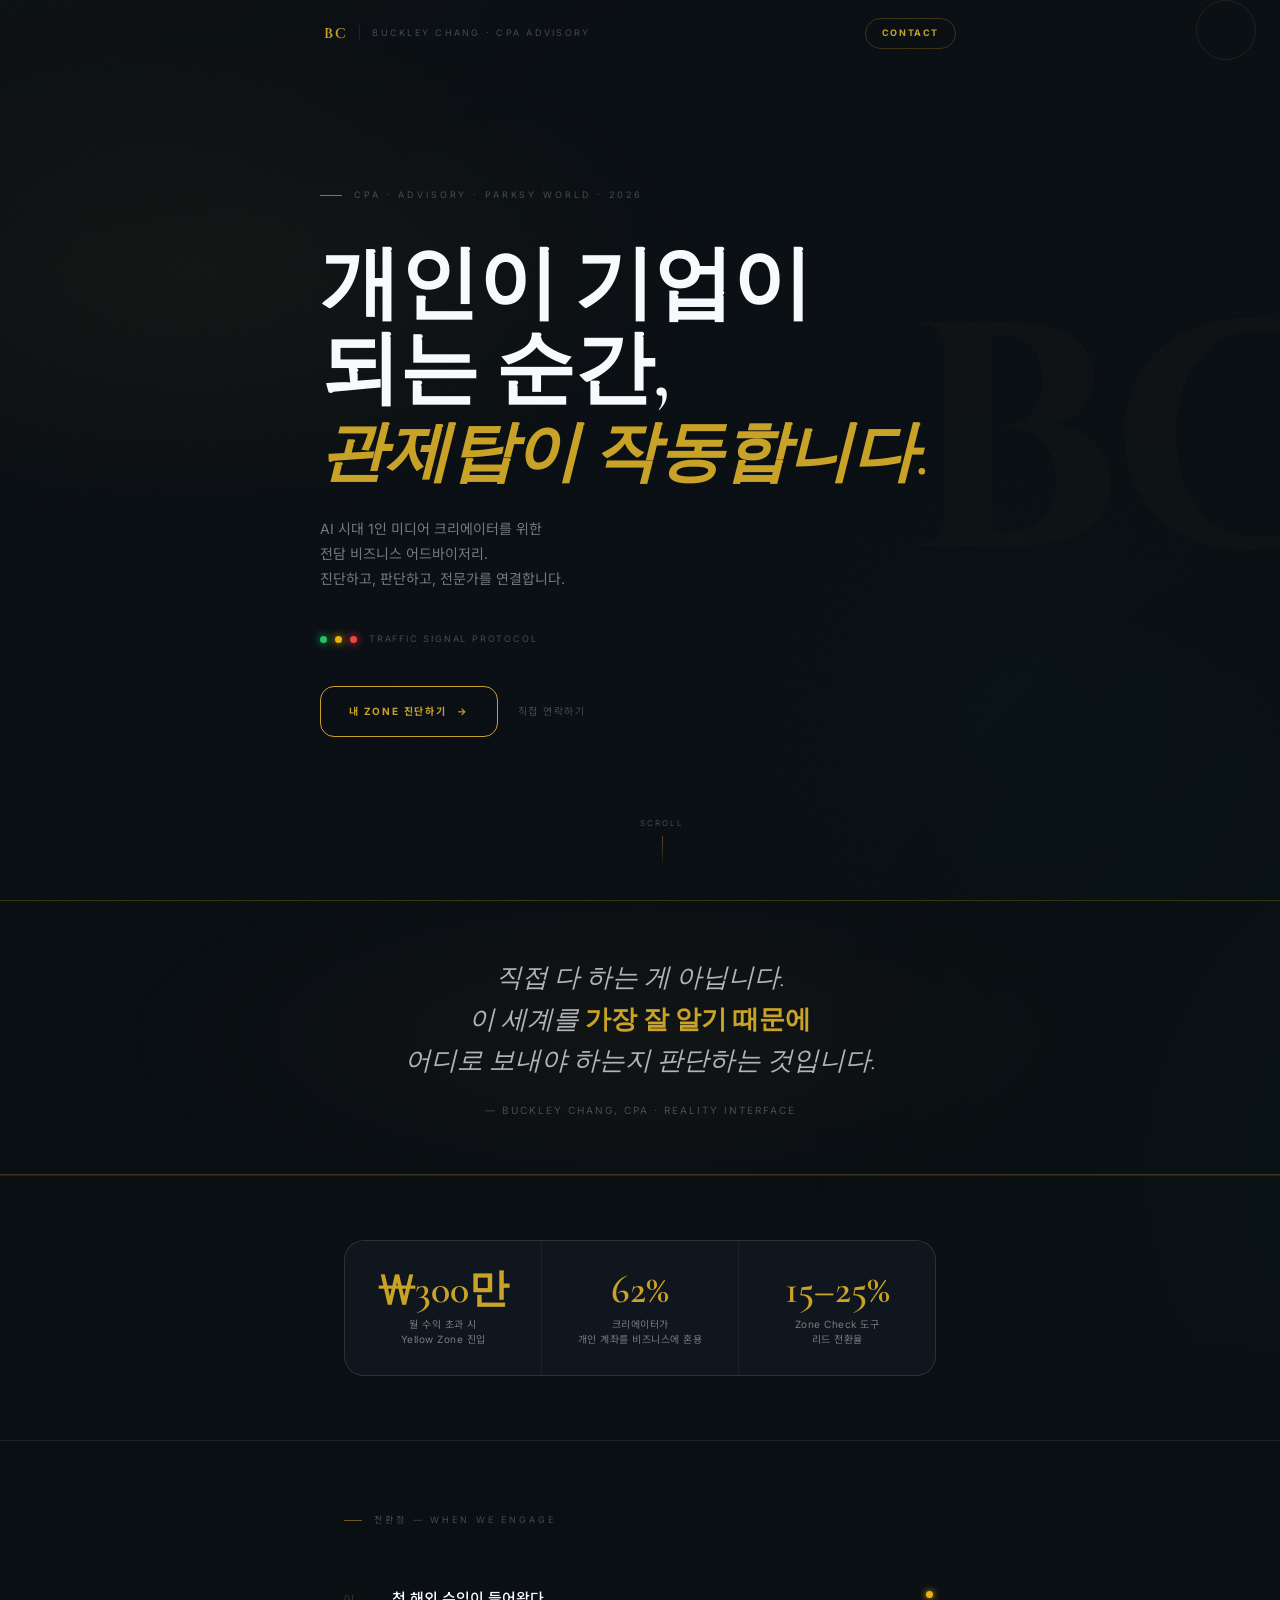
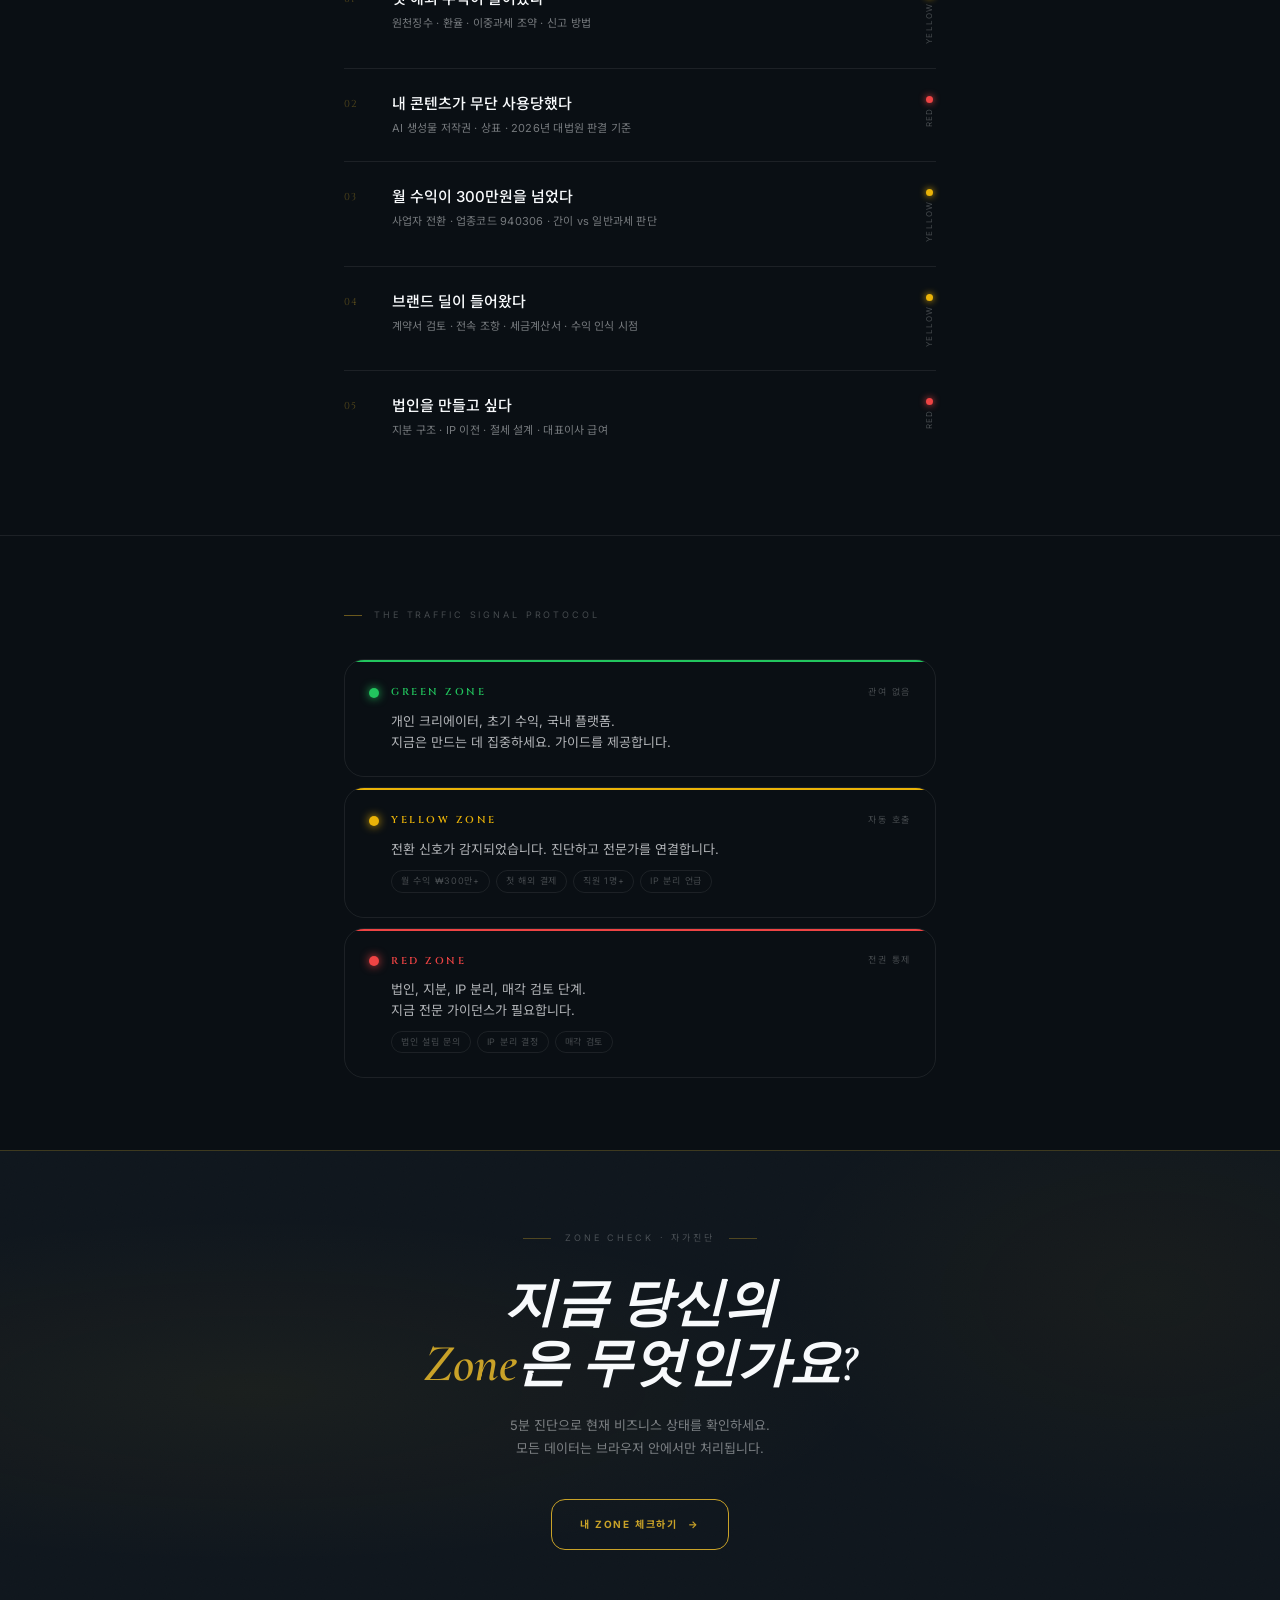
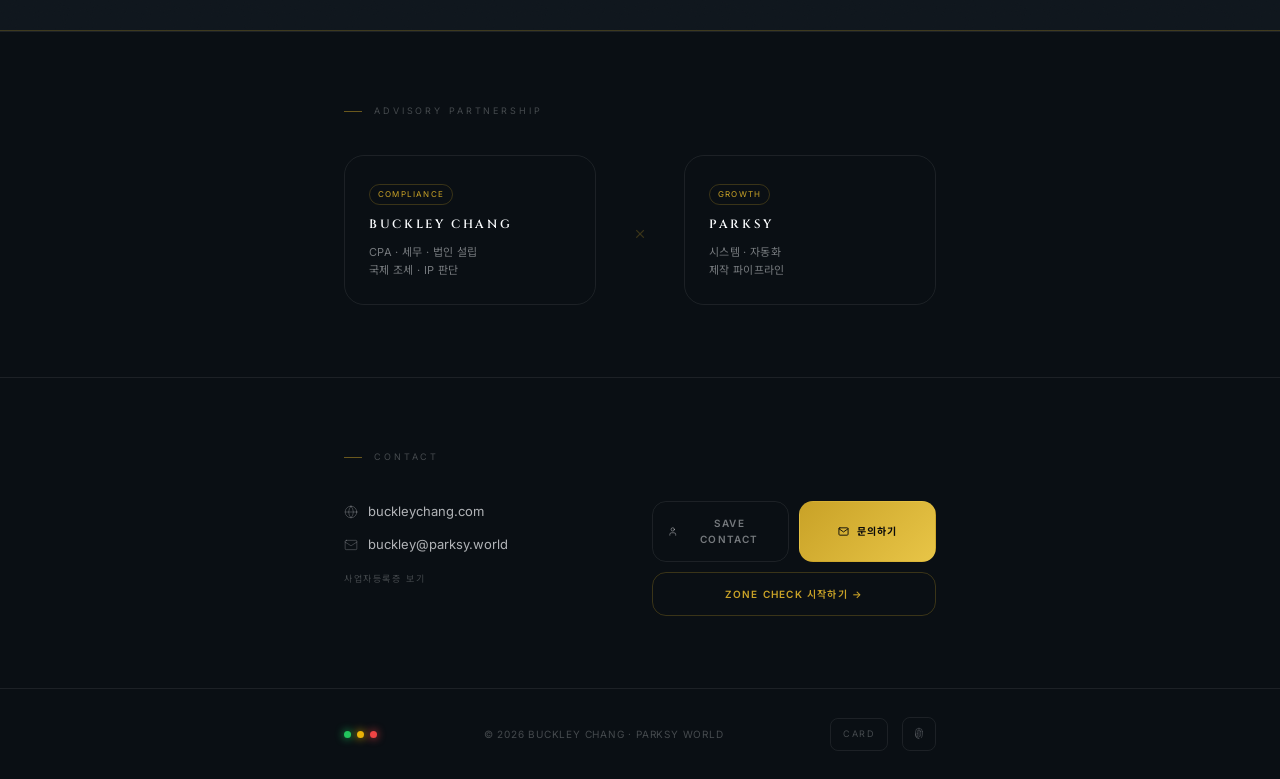
==== commit 5c0f92fe: "feat: 랜딩 페이지 Goldman급 풀 업그레이드 — Phase 2.1 Manifesto strip, Stats row, Zone 카드 시각화, BC 워터마크 추가. 어드바이저" ====
--- a/index.html
+++ b/index.html
@@ -7,18 +7,15 @@
   <title>BUCKLEY CHANG | AI 시대 1인 크리에이터 어드바이저리</title>
   <meta name="description" content="Buckley Chang, CPA — AI 시대 1인 미디어 크리에이터의 전담 관제탑. Traffic Signal Protocol로 전환 시점을 진단하고 전문가를 연결합니다." />
 
-  <!-- Google Fonts -->
   <link rel="preconnect" href="https://fonts.googleapis.com">
   <link rel="preconnect" href="https://fonts.gstatic.com" crossorigin>
-  <link href="https://fonts.googleapis.com/css2?family=Inter:wght@300;400;500;600;700&family=Cormorant+Garamond:ital,wght@0,400;0,500;0,600;1,400;1,500;1,600&family=Cinzel:wght@400;500;600;700&family=Noto+Sans+KR:wght@300;400;500;700&display=swap" rel="stylesheet">
-
-  <!-- Design System -->
+  <link href="https://fonts.googleapis.com/css2?family=Inter:wght@300;400;500;600;700&family=Cormorant+Garamond:ital,wght@0,300;0,400;0,500;0,600;1,300;1,400;1,500;1,600&family=Cinzel:wght@400;500;600;700&family=Noto+Sans+KR:wght@300;400;500;700&display=swap" rel="stylesheet">
+
   <link rel="stylesheet" href="./assets/css/tokens.css">
   <link rel="stylesheet" href="./assets/css/base.css">
   <link rel="stylesheet" href="./assets/css/components.css">
   <link rel="stylesheet" href="./assets/css/layouts.css">
 
-  <!-- Open Graph -->
   <meta property="og:type" content="website" />
   <meta property="og:site_name" content="Buckley Chang, CPA" />
   <meta property="og:title" content="BUCKLEY CHANG — AI 시대 크리에이터 어드바이저리" />
@@ -26,8 +23,6 @@
   <meta property="og:url" content="https://buckleychang.com/" />
   <meta property="og:image" content="https://buckleychang.com/BC.jpg" />
   <meta property="og:locale" content="ko_KR" />
-
-  <!-- Twitter Card -->
   <meta name="twitter:card" content="summary_large_image" />
   <meta name="twitter:title" content="BUCKLEY CHANG — AI 시대 크리에이터 어드바이저리" />
   <meta name="twitter:description" content="개인이 기업이 되는 순간을 담당합니다." />
@@ -38,682 +33,825 @@
   <link rel="manifest" href="./assets/manifest.json" />
 
   <style>
-    /* ── LANDING PAGE STYLES ───────────────────────────────── */
-
-    /* Wrap */
-    .lp-wrap {
-      width: 100%;
-      max-width: 540px;
-      margin: 0 auto;
-      padding: 0 var(--space-lg);
-    }
-
-    /* ── NAV ── */
-    .lp-nav {
-      position: fixed;
-      top: 0; left: 0; right: 0;
-      z-index: 100;
-      padding: env(safe-area-inset-top, 0px) 0 0;
-      background: rgba(10,15,20,.85);
-      backdrop-filter: blur(20px);
-      -webkit-backdrop-filter: blur(20px);
-      border-bottom: 1px solid transparent;
-      transition: border-color 0.3s;
-    }
-
-    .lp-nav.scrolled { border-bottom-color: var(--border); }
-
-    .lp-nav-inner {
-      max-width: 540px;
-      margin: 0 auto;
-      padding: 16px var(--space-lg);
-      display: flex;
-      align-items: center;
-      gap: 10px;
-    }
-
-    .lp-nav-mark {
-      font-family: var(--font-display);
-      font-size: 13px;
-      font-weight: 600;
-      color: var(--gold);
-      letter-spacing: 0.1em;
-    }
-
-    .lp-nav-sep {
-      width: 1px;
-      height: 14px;
-      background: var(--border);
-    }
-
-    .lp-nav-name {
-      font-size: 10px;
-      letter-spacing: 0.2em;
-      color: var(--text-muted);
-      text-transform: uppercase;
-      flex: 1;
-    }
-
-    .lp-nav-cta {
-      font-size: 10px;
-      font-weight: 600;
-      letter-spacing: 0.15em;
-      text-transform: uppercase;
-      color: var(--gold);
-      border: 1px solid var(--border-gold);
-      padding: 6px 14px;
-      border-radius: var(--radius-full);
-      transition: all 0.2s;
-    }
-
-    .lp-nav-cta:hover {
-      background: var(--gold);
-      color: var(--bg);
-      border-color: var(--gold);
-    }
-
-    /* ── HERO ── */
-    .lp-hero {
-      min-height: 100svh;
-      display: flex;
-      flex-direction: column;
-      justify-content: center;
-      padding: 100px var(--space-lg) var(--space-2xl);
-      position: relative;
-      overflow: hidden;
-    }
-
-    .lp-hero-wrap {
-      max-width: 540px;
-      margin: 0 auto;
-      width: 100%;
-    }
-
-    .lp-hero-eyebrow {
-      display: inline-flex;
-      align-items: center;
-      gap: 10px;
-      font-size: 9px;
-      letter-spacing: 0.3em;
-      color: var(--text-dim);
-      text-transform: uppercase;
-      margin-bottom: var(--space-xl);
-      opacity: 0;
-      animation: fadeUp 0.7s 0.1s ease forwards;
-    }
-
-    .lp-hero-eyebrow::before {
-      content: '';
-      width: 20px;
-      height: 1px;
-      background: var(--gold);
-      opacity: 0.6;
-    }
-
-    .lp-hero-headline {
-      font-family: var(--font-accent);
-      font-size: clamp(46px, 11vw, 72px);
-      font-weight: 600;
-      line-height: 1.08;
-      letter-spacing: -0.01em;
-      color: var(--text);
-      margin-bottom: var(--space-xl);
-      opacity: 0;
-      animation: fadeUp 0.8s 0.2s ease forwards;
-    }
-
-    .lp-hero-headline em {
-      font-style: italic;
-      color: var(--gold);
-      display: block;
-      font-size: 0.85em;
-    }
-
-    .lp-hero-sub {
-      font-size: 14px;
-      color: var(--text-muted);
-      line-height: 1.75;
-      margin-bottom: var(--space-xl);
-      max-width: 340px;
-      opacity: 0;
-      animation: fadeUp 0.8s 0.3s ease forwards;
-    }
-
-    .lp-hero-signal {
-      display: flex;
-      align-items: center;
-      gap: 8px;
-      margin-bottom: var(--space-xl);
-      opacity: 0;
-      animation: fadeUp 0.8s 0.4s ease forwards;
-    }
-
-    .lp-signal-dot {
-      width: 7px;
-      height: 7px;
-      border-radius: 50%;
-    }
-    .lp-signal-dot.g { background: var(--green);  box-shadow: 0 0 8px var(--green); }
-    .lp-signal-dot.y { background: var(--yellow); box-shadow: 0 0 8px var(--yellow); }
-    .lp-signal-dot.r { background: var(--red);    box-shadow: 0 0 8px var(--red); }
-
-    .lp-signal-label {
-      font-size: 9px;
-      letter-spacing: 0.2em;
-      text-transform: uppercase;
-      color: var(--text-dim);
-      margin-left: 4px;
-    }
-
-    .lp-hero-actions {
-      display: flex;
-      align-items: center;
-      gap: var(--space-md);
-      flex-wrap: wrap;
-      opacity: 0;
-      animation: fadeUp 0.8s 0.5s ease forwards;
-    }
-
-    .lp-cta-primary {
-      display: inline-flex;
-      align-items: center;
-      gap: 10px;
-      padding: 15px 26px;
-      background: transparent;
-      border: 1px solid var(--gold);
-      border-radius: var(--radius-md);
-      color: var(--gold);
-      font-size: 11px;
-      font-weight: 600;
-      letter-spacing: 0.15em;
-      text-transform: uppercase;
-      transition: all 0.3s ease;
-      white-space: nowrap;
-    }
-
-    .lp-cta-primary:hover {
-      background: var(--gold);
-      color: var(--bg);
-      box-shadow: var(--shadow-gold);
-    }
-
-    .lp-cta-primary:hover .lp-cta-arrow { transform: translateX(4px); }
-    .lp-cta-arrow { display: inline-block; transition: transform 0.3s ease; }
-
-    .lp-cta-secondary {
-      font-size: 11px;
-      letter-spacing: 0.1em;
-      text-transform: uppercase;
-      color: var(--text-muted);
-      transition: color 0.2s;
-      padding: 15px 0;
-    }
-    .lp-cta-secondary:hover { color: var(--text); }
-
-    /* hero avatar */
-    .lp-hero-avatar {
-      position: absolute;
-      top: calc(env(safe-area-inset-top, 0px) + 80px);
-      right: var(--space-lg);
-      width: 64px;
-      height: 64px;
-      border-radius: 50%;
-      border: 1.5px solid var(--border-gold);
-      overflow: hidden;
-      opacity: 0.55;
-      transition: opacity 0.3s;
-    }
-
-    .lp-hero-avatar:hover { opacity: 0.9; }
-
-    .lp-hero-avatar video {
-      width: 100%;
-      height: 100%;
-      object-fit: cover;
-    }
-
-    /* scroll hint */
-    .lp-scroll-hint {
-      position: absolute;
-      bottom: var(--space-xl);
-      left: 50%;
-      transform: translateX(-50%);
-      font-size: 18px;
-      color: var(--text-dim);
-      animation: scrollBounce 2s ease-in-out infinite;
-    }
-
-    @keyframes scrollBounce {
-      0%, 100% { transform: translateX(-50%) translateY(0); opacity: 0.4; }
-      50% { transform: translateX(-50%) translateY(6px); opacity: 0.8; }
-    }
-
-    /* ── SECTION BASE ── */
-    .lp-section {
-      padding: var(--space-2xl) 0;
-      border-top: 1px solid var(--border);
-    }
-
-    .lp-label {
-      font-size: 9px;
-      letter-spacing: 0.3em;
-      text-transform: uppercase;
-      color: var(--text-dim);
-      margin-bottom: var(--space-xl);
-      display: flex;
-      align-items: center;
-      gap: 10px;
-    }
-
-    .lp-label::before {
-      content: '';
-      width: 16px;
-      height: 1px;
-      background: var(--gold);
-      opacity: 0.4;
-    }
-
-    /* ── NARRATIVE ── */
-    .lp-narrative {
-      font-family: var(--font-accent);
-      font-size: clamp(20px, 5vw, 26px);
-      font-weight: 400;
-      font-style: italic;
-      line-height: 1.65;
-      color: var(--text-secondary);
-    }
-
-    .lp-narrative strong {
-      font-style: normal;
-      font-weight: 600;
-      color: var(--gold);
-    }
-
-    /* ── MOMENTS ── */
-    .lp-moments { display: flex; flex-direction: column; }
-
-    .lp-moment {
-      display: flex;
-      align-items: flex-start;
-      gap: var(--space-md);
-      padding: 20px 0;
-      border-bottom: 1px solid var(--border);
-      transition: all 0.2s;
-    }
-
-    .lp-moment:last-child { border-bottom: none; }
-
-    .lp-moment-num {
-      font-family: var(--font-display);
-      font-size: 10px;
-      font-weight: 400;
-      color: var(--gold);
-      opacity: 0.45;
-      letter-spacing: 0.1em;
-      min-width: 24px;
-      padding-top: 3px;
-      transition: opacity 0.2s;
-    }
-
-    .lp-moment:hover .lp-moment-num { opacity: 1; }
-
-    .lp-moment-body { flex: 1; }
-
-    .lp-moment-title {
-      font-size: 15px;
-      font-weight: 500;
-      color: var(--text);
-      line-height: 1.4;
-      margin-bottom: 5px;
-      transition: color 0.2s;
-    }
-
-    .lp-moment:hover .lp-moment-title { color: var(--gold-light); }
-
-    .lp-moment-desc {
-      font-size: 11px;
-      color: var(--text-muted);
-      letter-spacing: 0.03em;
-      line-height: 1.5;
-    }
-
-    .lp-moment-zone {
-      display: flex;
-      align-items: center;
-      gap: 6px;
-      flex-shrink: 0;
-      padding-top: 3px;
-    }
-
-    .lp-zone-dot {
-      width: 6px;
-      height: 6px;
-      border-radius: 50%;
-    }
-    .lp-zone-dot.green  { background: var(--green);  box-shadow: 0 0 6px var(--green); }
-    .lp-zone-dot.yellow { background: var(--yellow); box-shadow: 0 0 6px var(--yellow); }
-    .lp-zone-dot.red    { background: var(--red);    box-shadow: 0 0 6px var(--red); }
-
-    .lp-zone-text {
-      font-size: 8px;
-      letter-spacing: 0.15em;
-      text-transform: uppercase;
-      color: var(--text-dim);
-      white-space: nowrap;
-    }
-
-    /* ── PROTOCOL ── */
-    .lp-protocol { display: flex; flex-direction: column; gap: 8px; }
-
-    .lp-protocol-item {
-      display: flex;
-      align-items: center;
-      gap: var(--space-md);
-      padding: 16px var(--space-lg);
-      border: 1px solid var(--border);
-      border-radius: var(--radius-md);
-      transition: all 0.3s ease;
-    }
-
-    .lp-protocol-item:hover {
-      border-color: var(--border-gold);
-      background: var(--gold-dim);
-    }
-
-    .lp-protocol-indicator {
-      width: 10px;
-      height: 10px;
-      border-radius: 50%;
-      flex-shrink: 0;
-    }
-    .lp-protocol-indicator.green  { background: var(--green);  box-shadow: 0 0 8px var(--green); }
-    .lp-protocol-indicator.yellow { background: var(--yellow); box-shadow: 0 0 8px var(--yellow); }
-    .lp-protocol-indicator.red    { background: var(--red);    box-shadow: 0 0 8px var(--red); }
-
-    .lp-protocol-zone {
-      font-size: 9px;
-      font-weight: 700;
-      letter-spacing: 0.2em;
-      text-transform: uppercase;
-      min-width: 56px;
-      color: var(--text-muted);
-    }
-
-    .lp-protocol-desc {
-      font-size: 13px;
-      color: var(--text-secondary);
-      flex: 1;
-      line-height: 1.4;
-    }
-
-    .lp-protocol-action {
-      font-size: 9px;
-      letter-spacing: 0.12em;
-      text-transform: uppercase;
-      color: var(--text-dim);
-      white-space: nowrap;
-    }
-
-    /* ── ZONE CTA BLOCK ── */
-    .lp-zone-cta {
-      border-top: 1px solid var(--border-gold);
-      border-bottom: 1px solid var(--border-gold);
-      background:
-        radial-gradient(ellipse 80% 60% at 20% 50%, rgba(201,162,39,.05) 0%, transparent 60%),
-        radial-gradient(ellipse 60% 80% at 90% 30%, rgba(234,179,8,.03) 0%, transparent 60%),
-        var(--bg-elevated);
-      padding: var(--space-2xl) 0;
-      text-align: center;
-    }
-
-    .lp-zone-cta-eyebrow {
-      font-size: 9px;
-      letter-spacing: 0.3em;
-      text-transform: uppercase;
-      color: var(--text-dim);
-      margin-bottom: var(--space-lg);
-      display: flex;
-      align-items: center;
-      justify-content: center;
-      gap: 10px;
-    }
-
-    .lp-zone-cta-eyebrow::before,
-    .lp-zone-cta-eyebrow::after {
-      content: '';
-      width: 24px;
-      height: 1px;
-      background: var(--gold);
-      opacity: 0.3;
-    }
-
-    .lp-zone-cta-heading {
-      font-family: var(--font-accent);
-      font-size: clamp(30px, 8vw, 44px);
-      font-weight: 600;
-      font-style: italic;
-      color: var(--text);
-      line-height: 1.2;
-      margin-bottom: var(--space-md);
-    }
-
-    .lp-zone-cta-heading span { color: var(--gold); }
-
-    .lp-zone-cta-sub {
-      font-size: 13px;
-      color: var(--text-muted);
-      margin-bottom: var(--space-xl);
-      line-height: 1.7;
-    }
-
-    .lp-cta-primary.full {
-      display: flex;
-      justify-content: center;
-      max-width: 320px;
-      margin: 0 auto;
-    }
-
-    /* ── PARTNERSHIP ── */
-    .lp-partnership {
-      display: flex;
-      align-items: center;
-      gap: var(--space-lg);
-    }
-
-    .lp-partner { flex: 1; }
-
-    .lp-partner-name {
-      font-family: var(--font-display);
-      font-size: 11px;
-      font-weight: 600;
-      letter-spacing: 0.25em;
-      color: var(--text);
-      margin-bottom: 5px;
-    }
-
-    .lp-partner-role {
-      font-size: 10px;
-      color: var(--text-dim);
-      letter-spacing: 0.08em;
-      line-height: 1.5;
-    }
-
-    .lp-partner-divider {
-      font-family: var(--font-accent);
-      font-size: 28px;
-      color: var(--gold);
-      opacity: 0.3;
-      flex-shrink: 0;
-    }
-
-    /* ── CONTACT ── */
-    .lp-contact {
-      display: flex;
-      flex-direction: column;
-      gap: var(--space-lg);
-    }
-
-    .lp-contact-info {
-      display: flex;
-      flex-direction: column;
-      gap: 10px;
-    }
-
-    .lp-contact-row {
-      display: flex;
-      align-items: center;
-      gap: 10px;
-      font-size: 13px;
-      color: var(--text-secondary);
-    }
-
-    .lp-contact-row a {
-      transition: color 0.2s;
-    }
-
-    .lp-contact-row a:hover { color: var(--gold); }
-
-    .lp-contact-icon {
-      width: 14px;
-      height: 14px;
-      color: var(--text-dim);
-      flex-shrink: 0;
-    }
-
-    .lp-contact-actions {
-      display: grid;
-      grid-template-columns: 1fr 1fr;
-      gap: 10px;
-    }
-
-    .lp-contact-btn {
-      display: flex;
-      align-items: center;
-      justify-content: center;
-      gap: 8px;
-      padding: 13px 16px;
-      border: 1px solid var(--border);
-      border-radius: var(--radius-md);
-      font-size: 10px;
-      font-weight: 600;
-      letter-spacing: 0.1em;
-      text-transform: uppercase;
-      color: var(--text-muted);
-      transition: all 0.2s;
-      background: transparent;
-    }
-
-    .lp-contact-btn:hover {
-      border-color: var(--border-gold);
-      color: var(--gold);
-    }
-
-    .lp-contact-btn.primary {
-      background: linear-gradient(135deg, var(--gold), var(--gold-light));
-      color: #0a0a0a;
-      border-color: transparent;
-      font-weight: 700;
-    }
-
-    .lp-contact-btn.primary:hover {
-      box-shadow: var(--shadow-gold);
-      transform: translateY(-1px);
-    }
-
-    .lp-license-btn {
-      font-size: 9px;
-      color: var(--text-dim);
-      letter-spacing: 0.15em;
-      text-transform: uppercase;
-      background: none;
-      border: none;
-      cursor: pointer;
-      padding: 0;
-      font-family: inherit;
-      transition: color 0.2s;
-      align-self: flex-start;
-    }
-
-    .lp-license-btn:hover { color: var(--gold); }
-
-    /* ── FOOTER ── */
-    .lp-footer {
-      border-top: 1px solid var(--border);
-      padding: var(--space-xl) 0 calc(var(--space-xl) + env(safe-area-inset-bottom, 0px));
-    }
-
-    .lp-footer-inner {
-      max-width: 540px;
-      margin: 0 auto;
-      padding: 0 var(--space-lg);
-      display: flex;
-      align-items: center;
-      gap: var(--space-md);
-    }
-
-    .lp-footer-signal {
-      display: flex;
-      gap: 6px;
-      align-items: center;
-    }
-
-    .lp-footer-text {
-      font-size: 10px;
-      color: var(--text-dim);
-      letter-spacing: 0.08em;
-      flex: 1;
-    }
-
-    .lp-footer-staff {
-      width: 36px;
-      height: 36px;
-      display: flex;
-      align-items: center;
-      justify-content: center;
-      color: var(--text-dim);
-      border: 1px solid var(--border);
-      border-radius: var(--radius-sm);
-      transition: all 0.3s;
-    }
-
-    .lp-footer-staff:hover {
-      border-color: var(--border-gold);
-      color: var(--gold);
-    }
-
-    /* ── SCROLL REVEAL ── */
-    @keyframes fadeUp {
-      from { opacity: 0; transform: translateY(16px); }
-      to   { opacity: 1; transform: translateY(0); }
-    }
-
-    .reveal {
-      opacity: 0;
-      transform: translateY(16px);
-      transition: opacity 0.7s ease, transform 0.7s ease;
-    }
-
-    .reveal.visible {
-      opacity: 1;
-      transform: translateY(0);
-    }
+/* ══════════════════════════════════════════
+   LANDING — BUCKLEY CHANG ADVISORY PORTAL
+   Version 2.0 · Goldman-tier
+══════════════════════════════════════════ */
+
+*, *::before, *::after { box-sizing: border-box; margin: 0; padding: 0; }
+
+/* ── REVEAL ── */
+@keyframes fadeUp {
+  from { opacity: 0; transform: translateY(20px); }
+  to   { opacity: 1; transform: translateY(0); }
+}
+
+.reveal {
+  opacity: 0;
+  transform: translateY(18px);
+  transition: opacity 0.75s cubic-bezier(.16,1,.3,1),
+              transform 0.75s cubic-bezier(.16,1,.3,1);
+}
+.reveal.visible { opacity: 1; transform: none; }
+
+/* ── NAV ── */
+.lp-nav {
+  position: fixed;
+  top: 0; left: 0; right: 0;
+  z-index: 200;
+  padding-top: env(safe-area-inset-top, 0px);
+  transition: background 0.4s, border-color 0.4s;
+  border-bottom: 1px solid transparent;
+}
+.lp-nav.scrolled {
+  background: rgba(10,15,20,.92);
+  backdrop-filter: blur(24px);
+  -webkit-backdrop-filter: blur(24px);
+  border-bottom-color: var(--border);
+}
+.lp-nav-inner {
+  max-width: 680px;
+  margin: 0 auto;
+  padding: 18px var(--space-lg);
+  display: flex;
+  align-items: center;
+  gap: 12px;
+}
+.lp-nav-mark {
+  font-family: var(--font-display);
+  font-size: 14px;
+  font-weight: 600;
+  color: var(--gold);
+  letter-spacing: 0.12em;
+}
+.lp-nav-sep {
+  width: 1px;
+  height: 16px;
+  background: var(--border);
+  flex-shrink: 0;
+}
+.lp-nav-name {
+  font-size: 9px;
+  letter-spacing: 0.25em;
+  color: var(--text-dim);
+  text-transform: uppercase;
+  flex: 1;
+}
+.lp-nav-cta {
+  font-size: 9px;
+  font-weight: 700;
+  letter-spacing: 0.18em;
+  text-transform: uppercase;
+  color: var(--gold);
+  border: 1px solid var(--border-gold);
+  padding: 7px 16px;
+  border-radius: var(--radius-full);
+  transition: all 0.25s;
+}
+.lp-nav-cta:hover {
+  background: var(--gold);
+  color: var(--bg);
+  border-color: var(--gold);
+}
+
+/* ── LAYOUT WRAPPER ── */
+.lp-wrap {
+  width: 100%;
+  max-width: 640px;
+  margin: 0 auto;
+  padding: 0 var(--space-lg);
+}
+
+/* ── SECTION ── */
+.lp-section {
+  padding: 72px 0;
+  border-top: 1px solid var(--border);
+}
+
+.lp-label {
+  font-size: 9px;
+  letter-spacing: 0.32em;
+  text-transform: uppercase;
+  color: var(--text-dim);
+  margin-bottom: 36px;
+  display: flex;
+  align-items: center;
+  gap: 12px;
+}
+.lp-label::before {
+  content: '';
+  width: 18px;
+  height: 1px;
+  background: var(--gold);
+  opacity: 0.5;
+  flex-shrink: 0;
+}
+
+/* ════════════════
+   HERO
+════════════════ */
+.lp-hero {
+  min-height: 100svh;
+  display: flex;
+  flex-direction: column;
+  justify-content: center;
+  padding: 96px var(--space-lg) 80px;
+  position: relative;
+  overflow: hidden;
+}
+
+/* Ambient glow */
+.lp-hero::before {
+  content: '';
+  position: absolute;
+  top: 0; left: 0; right: 0; bottom: 0;
+  background:
+    radial-gradient(ellipse 70% 50% at 15% 30%, rgba(201,162,39,.05) 0%, transparent 60%),
+    radial-gradient(ellipse 50% 70% at 80% 80%, rgba(34,197,94,.025) 0%, transparent 60%);
+  pointer-events: none;
+}
+
+/* Giant BC watermark */
+.lp-hero::after {
+  content: 'BC';
+  position: absolute;
+  right: -5%;
+  top: 50%;
+  transform: translateY(-50%);
+  font-family: var(--font-display);
+  font-size: clamp(180px, 40vw, 320px);
+  font-weight: 700;
+  color: var(--gold);
+  opacity: 0.022;
+  pointer-events: none;
+  letter-spacing: -0.05em;
+  line-height: 1;
+  user-select: none;
+}
+
+.lp-hero-wrap {
+  max-width: 640px;
+  margin: 0 auto;
+  width: 100%;
+  position: relative;
+}
+
+.lp-hero-eyebrow {
+  display: inline-flex;
+  align-items: center;
+  gap: 12px;
+  font-size: 9px;
+  letter-spacing: 0.32em;
+  color: var(--text-dim);
+  text-transform: uppercase;
+  margin-bottom: 40px;
+  opacity: 0;
+  animation: fadeUp 0.8s 0.15s ease forwards;
+}
+.lp-hero-eyebrow::before {
+  content: '';
+  width: 22px; height: 1px;
+  background: var(--gold);
+  opacity: 0.7;
+}
+
+.lp-hero-headline {
+  font-family: var(--font-accent);
+  font-size: clamp(48px, 11.5vw, 80px);
+  font-weight: 600;
+  line-height: 1.06;
+  letter-spacing: -0.015em;
+  color: var(--text);
+  margin-bottom: 28px;
+  opacity: 0;
+  animation: fadeUp 0.9s 0.25s ease forwards;
+}
+.lp-hero-headline em {
+  display: block;
+  font-style: italic;
+  color: var(--gold);
+  font-size: 0.82em;
+  margin-top: 6px;
+}
+
+.lp-hero-sub {
+  font-size: 14px;
+  color: var(--text-muted);
+  line-height: 1.8;
+  max-width: 380px;
+  margin-bottom: 40px;
+  opacity: 0;
+  animation: fadeUp 0.9s 0.35s ease forwards;
+}
+
+.lp-hero-signal {
+  display: flex;
+  align-items: center;
+  gap: 8px;
+  margin-bottom: 40px;
+  opacity: 0;
+  animation: fadeUp 0.9s 0.45s ease forwards;
+}
+.lp-signal-dot {
+  width: 7px; height: 7px;
+  border-radius: 50%;
+}
+.lp-signal-dot.g { background: var(--green);  box-shadow: 0 0 8px var(--green); }
+.lp-signal-dot.y { background: var(--yellow); box-shadow: 0 0 8px var(--yellow); }
+.lp-signal-dot.r { background: var(--red);    box-shadow: 0 0 8px var(--red); }
+.lp-signal-label {
+  font-size: 9px;
+  letter-spacing: 0.2em;
+  text-transform: uppercase;
+  color: var(--text-dim);
+  margin-left: 4px;
+}
+
+.lp-hero-actions {
+  display: flex;
+  align-items: center;
+  gap: 20px;
+  flex-wrap: wrap;
+  opacity: 0;
+  animation: fadeUp 0.9s 0.55s ease forwards;
+}
+
+.lp-cta-primary {
+  display: inline-flex;
+  align-items: center;
+  gap: 10px;
+  padding: 16px 28px;
+  border: 1px solid var(--gold);
+  border-radius: var(--radius-md);
+  color: var(--gold);
+  font-size: 10px;
+  font-weight: 700;
+  letter-spacing: 0.18em;
+  text-transform: uppercase;
+  transition: all 0.3s ease;
+  white-space: nowrap;
+  background: transparent;
+}
+.lp-cta-primary:hover {
+  background: var(--gold);
+  color: var(--bg);
+  box-shadow: 0 8px 40px rgba(201,162,39,.35);
+}
+.lp-cta-arrow { display: inline-block; transition: transform 0.3s; }
+.lp-cta-primary:hover .lp-cta-arrow { transform: translateX(5px); }
+
+.lp-cta-secondary {
+  font-size: 10px;
+  letter-spacing: 0.15em;
+  text-transform: uppercase;
+  color: var(--text-dim);
+  transition: color 0.2s;
+  padding: 16px 0;
+}
+.lp-cta-secondary:hover { color: var(--text-secondary); }
+
+/* avatar */
+.lp-hero-avatar {
+  position: absolute;
+  top: 0; right: var(--space-lg);
+  width: 60px; height: 60px;
+  border-radius: 50%;
+  border: 1px solid var(--border-gold);
+  overflow: hidden;
+  opacity: 0.5;
+  transition: opacity 0.3s, transform 0.3s;
+}
+.lp-hero-avatar:hover { opacity: 0.85; transform: scale(1.05); }
+.lp-hero-avatar video { width: 100%; height: 100%; object-fit: cover; }
+
+/* scroll indicator */
+.lp-scroll-hint {
+  position: absolute;
+  bottom: 32px; left: 50%;
+  transform: translateX(-50%);
+  display: flex;
+  flex-direction: column;
+  align-items: center;
+  gap: 6px;
+  opacity: 0;
+  animation: fadeUp 1s 1s ease forwards;
+}
+.lp-scroll-hint span {
+  font-size: 8px;
+  letter-spacing: 0.25em;
+  text-transform: uppercase;
+  color: var(--text-dim);
+}
+.lp-scroll-line {
+  width: 1px;
+  height: 32px;
+  background: linear-gradient(180deg, var(--gold), transparent);
+  opacity: 0.4;
+  animation: scrollPulse 2s ease-in-out infinite;
+}
+@keyframes scrollPulse {
+  0%, 100% { transform: scaleY(1); opacity: 0.3; }
+  50% { transform: scaleY(1.2); opacity: 0.7; }
+}
+
+/* ════════════════
+   MANIFESTO STRIP
+════════════════ */
+.lp-manifesto {
+  padding: 56px var(--space-lg);
+  border-top: 1px solid var(--border-gold);
+  border-bottom: 1px solid var(--border-gold);
+  background:
+    radial-gradient(ellipse 60% 100% at 50% 50%, rgba(201,162,39,.04) 0%, transparent 70%);
+  text-align: center;
+}
+.lp-manifesto-text {
+  font-family: var(--font-accent);
+  font-size: clamp(18px, 4.5vw, 26px);
+  font-weight: 400;
+  font-style: italic;
+  color: var(--text-secondary);
+  line-height: 1.6;
+  max-width: 520px;
+  margin: 0 auto 20px;
+}
+.lp-manifesto-text strong {
+  font-style: normal;
+  font-weight: 600;
+  color: var(--gold);
+}
+.lp-manifesto-sig {
+  font-size: 10px;
+  letter-spacing: 0.2em;
+  text-transform: uppercase;
+  color: var(--text-dim);
+}
+
+/* ════════════════
+   STATS STRIP
+════════════════ */
+.lp-stats {
+  padding: 64px 0;
+  border-top: 1px solid var(--border);
+}
+.lp-stats-grid {
+  display: grid;
+  grid-template-columns: repeat(3, 1fr);
+  gap: 1px;
+  background: var(--border);
+  border: 1px solid var(--border);
+  border-radius: var(--radius-lg);
+  overflow: hidden;
+}
+.lp-stat {
+  background: var(--bg-elevated);
+  padding: 28px 20px;
+  text-align: center;
+  transition: background 0.2s;
+}
+.lp-stat:hover { background: var(--bg-card); }
+.lp-stat-num {
+  font-family: var(--font-accent);
+  font-size: clamp(28px, 6vw, 40px);
+  font-weight: 600;
+  color: var(--gold);
+  line-height: 1;
+  margin-bottom: 8px;
+}
+.lp-stat-label {
+  font-size: 10px;
+  color: var(--text-muted);
+  letter-spacing: 0.05em;
+  line-height: 1.5;
+}
+
+/* ════════════════
+   5 MOMENTS
+════════════════ */
+.lp-moments { display: flex; flex-direction: column; }
+
+.lp-moment {
+  display: grid;
+  grid-template-columns: 32px 1fr auto;
+  align-items: start;
+  gap: 16px;
+  padding: 24px 0;
+  border-bottom: 1px solid var(--border);
+  transition: padding-left 0.3s ease;
+  cursor: default;
+}
+.lp-moment:last-child { border-bottom: none; }
+.lp-moment:hover { padding-left: 6px; }
+
+.lp-moment-num {
+  font-family: var(--font-display);
+  font-size: 10px;
+  font-weight: 400;
+  color: var(--gold);
+  opacity: 0.4;
+  letter-spacing: 0.08em;
+  padding-top: 3px;
+  transition: opacity 0.2s;
+}
+.lp-moment:hover .lp-moment-num { opacity: 1; }
+
+.lp-moment-body { min-width: 0; }
+.lp-moment-title {
+  font-size: 15px;
+  font-weight: 500;
+  color: var(--text);
+  line-height: 1.4;
+  margin-bottom: 6px;
+  transition: color 0.2s;
+}
+.lp-moment:hover .lp-moment-title { color: var(--gold-light); }
+.lp-moment-desc {
+  font-size: 11px;
+  color: var(--text-muted);
+  line-height: 1.55;
+  letter-spacing: 0.02em;
+}
+
+.lp-moment-zone {
+  display: flex;
+  flex-direction: column;
+  align-items: center;
+  gap: 5px;
+  padding-top: 3px;
+  flex-shrink: 0;
+}
+.lp-zone-dot {
+  width: 7px; height: 7px;
+  border-radius: 50%;
+}
+.lp-zone-dot.green  { background: var(--green);  box-shadow: 0 0 7px var(--green); }
+.lp-zone-dot.yellow { background: var(--yellow); box-shadow: 0 0 7px var(--yellow); }
+.lp-zone-dot.red    { background: var(--red);    box-shadow: 0 0 7px var(--red); }
+.lp-zone-text {
+  font-size: 8px;
+  letter-spacing: 0.14em;
+  text-transform: uppercase;
+  color: var(--text-dim);
+  writing-mode: vertical-rl;
+  text-orientation: mixed;
+  transform: rotate(180deg);
+}
+
+/* ════════════════
+   ZONE CARDS
+════════════════ */
+.lp-zone-cards {
+  display: flex;
+  flex-direction: column;
+  gap: 10px;
+}
+
+.lp-zone-card {
+  border: 1px solid var(--border);
+  border-radius: var(--radius-lg);
+  padding: 24px var(--space-lg);
+  position: relative;
+  overflow: hidden;
+  transition: all 0.35s ease;
+  cursor: default;
+}
+.lp-zone-card::before {
+  content: '';
+  position: absolute;
+  top: 0; left: 0; right: 0;
+  height: 2px;
+  border-radius: var(--radius-lg) var(--radius-lg) 0 0;
+  transition: height 0.35s ease;
+}
+.lp-zone-card:hover::before { height: 3px; }
+
+.lp-zone-card.zone-green::before  { background: var(--green); }
+.lp-zone-card.zone-yellow::before { background: var(--yellow); }
+.lp-zone-card.zone-red::before    { background: var(--red); }
+
+.lp-zone-card.zone-green:hover  { border-color: rgba(34,197,94,.3);  background: rgba(34,197,94,.03); }
+.lp-zone-card.zone-yellow:hover { border-color: rgba(234,179,8,.3);  background: rgba(234,179,8,.03); }
+.lp-zone-card.zone-red:hover    { border-color: rgba(239,68,68,.3);  background: rgba(239,68,68,.03); }
+
+.lp-zone-card-header {
+  display: flex;
+  align-items: center;
+  gap: 12px;
+  margin-bottom: 10px;
+}
+.lp-zone-card-dot {
+  width: 10px; height: 10px;
+  border-radius: 50%;
+  flex-shrink: 0;
+}
+.zone-green  .lp-zone-card-dot { background: var(--green);  box-shadow: 0 0 10px var(--green); }
+.zone-yellow .lp-zone-card-dot { background: var(--yellow); box-shadow: 0 0 10px var(--yellow); }
+.zone-red    .lp-zone-card-dot { background: var(--red);    box-shadow: 0 0 10px var(--red); }
+
+.lp-zone-card-name {
+  font-family: var(--font-display);
+  font-size: 10px;
+  font-weight: 600;
+  letter-spacing: 0.25em;
+  text-transform: uppercase;
+  flex: 1;
+}
+.zone-green  .lp-zone-card-name { color: var(--green); }
+.zone-yellow .lp-zone-card-name { color: var(--yellow); }
+.zone-red    .lp-zone-card-name { color: var(--red); }
+
+.lp-zone-card-action {
+  font-size: 9px;
+  letter-spacing: 0.18em;
+  text-transform: uppercase;
+  color: var(--text-dim);
+}
+
+.lp-zone-card-desc {
+  font-size: 13px;
+  color: var(--text-secondary);
+  line-height: 1.6;
+  padding-left: 22px;
+}
+
+.lp-zone-card-triggers {
+  margin-top: 10px;
+  padding-left: 22px;
+  display: flex;
+  flex-wrap: wrap;
+  gap: 6px;
+}
+.lp-trigger-tag {
+  font-size: 9px;
+  letter-spacing: 0.08em;
+  color: var(--text-dim);
+  border: 1px solid var(--border);
+  padding: 3px 9px;
+  border-radius: var(--radius-full);
+}
+
+/* ════════════════
+   ZONE CTA
+════════════════ */
+.lp-zone-cta {
+  padding: 80px var(--space-lg);
+  border-top: 1px solid var(--border-gold);
+  border-bottom: 1px solid var(--border-gold);
+  background:
+    radial-gradient(ellipse 80% 60% at 20% 50%, rgba(201,162,39,.06) 0%, transparent 60%),
+    radial-gradient(ellipse 50% 80% at 90% 30%, rgba(234,179,8,.04) 0%, transparent 60%),
+    var(--bg-elevated);
+  text-align: center;
+  position: relative;
+  overflow: hidden;
+}
+.lp-zone-cta::before {
+  content: '';
+  position: absolute;
+  inset: 0;
+  background-image: url("data:image/svg+xml,%3Csvg viewBox='0 0 512 512' xmlns='http://www.w3.org/2000/svg'%3E%3Cfilter id='n'%3E%3CfeTurbulence type='fractalNoise' baseFrequency='0.9' numOctaves='4'/%3E%3C/filter%3E%3Crect width='100%25' height='100%25' filter='url(%23n)'/%3E%3C/svg%3E");
+  opacity: 0.012;
+  pointer-events: none;
+}
+.lp-zone-cta-eyebrow {
+  font-size: 9px;
+  letter-spacing: 0.32em;
+  text-transform: uppercase;
+  color: var(--text-dim);
+  margin-bottom: 28px;
+  display: flex;
+  align-items: center;
+  justify-content: center;
+  gap: 14px;
+}
+.lp-zone-cta-eyebrow::before,
+.lp-zone-cta-eyebrow::after {
+  content: '';
+  width: 28px; height: 1px;
+  background: var(--gold);
+  opacity: 0.35;
+}
+.lp-zone-cta-heading {
+  font-family: var(--font-accent);
+  font-size: clamp(32px, 8vw, 52px);
+  font-weight: 600;
+  font-style: italic;
+  color: var(--text);
+  line-height: 1.15;
+  margin-bottom: 20px;
+}
+.lp-zone-cta-heading span { color: var(--gold); }
+.lp-zone-cta-sub {
+  font-size: 13px;
+  color: var(--text-muted);
+  margin-bottom: 40px;
+  line-height: 1.75;
+  max-width: 360px;
+  margin-left: auto;
+  margin-right: auto;
+}
+.lp-cta-primary.full {
+  display: inline-flex;
+  max-width: 340px;
+  justify-content: center;
+}
+
+/* ════════════════
+   PARTNERSHIP
+════════════════ */
+.lp-partnership-grid {
+  display: grid;
+  grid-template-columns: 1fr 40px 1fr;
+  gap: var(--space-lg);
+  align-items: center;
+}
+.lp-partner {
+  padding: 24px;
+  border: 1px solid var(--border);
+  border-radius: var(--radius-lg);
+  transition: all 0.3s;
+}
+.lp-partner:hover {
+  border-color: var(--border-gold);
+  background: var(--gold-dim);
+}
+.lp-partner-name {
+  font-family: var(--font-display);
+  font-size: 12px;
+  font-weight: 600;
+  letter-spacing: 0.22em;
+  color: var(--text);
+  margin-bottom: 8px;
+}
+.lp-partner-role {
+  font-size: 11px;
+  color: var(--text-muted);
+  line-height: 1.7;
+  letter-spacing: 0.03em;
+}
+.lp-partner-tag {
+  display: inline-block;
+  font-size: 8px;
+  letter-spacing: 0.15em;
+  text-transform: uppercase;
+  color: var(--gold);
+  border: 1px solid var(--border-gold);
+  padding: 3px 8px;
+  border-radius: var(--radius-full);
+  margin-bottom: 10px;
+}
+.lp-partner-divider {
+  font-family: var(--font-accent);
+  font-size: 32px;
+  color: var(--gold);
+  opacity: 0.25;
+  text-align: center;
+  font-weight: 300;
+}
+
+/* ════════════════
+   CONTACT
+════════════════ */
+.lp-contact-grid {
+  display: grid;
+  grid-template-columns: 1fr;
+  gap: var(--space-lg);
+}
+.lp-contact-info {
+  display: flex;
+  flex-direction: column;
+  gap: 12px;
+}
+.lp-contact-row {
+  display: flex;
+  align-items: center;
+  gap: 10px;
+  font-size: 13px;
+  color: var(--text-secondary);
+}
+.lp-contact-row a { transition: color 0.2s; }
+.lp-contact-row a:hover { color: var(--gold); }
+.lp-contact-icon { width: 14px; height: 14px; color: var(--text-dim); flex-shrink: 0; }
+.lp-contact-actions {
+  display: grid;
+  grid-template-columns: 1fr 1fr;
+  gap: 10px;
+}
+.lp-contact-btn {
+  display: flex;
+  align-items: center;
+  justify-content: center;
+  gap: 8px;
+  padding: 13px 16px;
+  border: 1px solid var(--border);
+  border-radius: var(--radius-md);
+  font-size: 10px;
+  font-weight: 600;
+  letter-spacing: 0.12em;
+  text-transform: uppercase;
+  color: var(--text-muted);
+  transition: all 0.25s;
+  background: transparent;
+  cursor: pointer;
+  font-family: inherit;
+}
+.lp-contact-btn:hover {
+  border-color: var(--border-gold);
+  color: var(--gold);
+}
+.lp-contact-btn.primary {
+  background: linear-gradient(135deg, var(--gold), var(--gold-light));
+  color: #0a0a0a;
+  border-color: transparent;
+  font-weight: 700;
+}
+.lp-contact-btn.primary:hover {
+  box-shadow: var(--shadow-gold);
+  transform: translateY(-1px);
+  color: #0a0a0a;
+}
+.lp-license-btn {
+  font-size: 9px;
+  color: var(--text-dim);
+  letter-spacing: 0.18em;
+  text-transform: uppercase;
+  background: none;
+  border: none;
+  cursor: pointer;
+  padding: 4px 0;
+  font-family: inherit;
+  transition: color 0.2s;
+  align-self: flex-start;
+}
+.lp-license-btn:hover { color: var(--gold); }
+
+/* ════════════════
+   FOOTER
+════════════════ */
+.lp-footer {
+  border-top: 1px solid var(--border);
+  padding: 28px 0 calc(28px + env(safe-area-inset-bottom, 0px));
+}
+.lp-footer-inner {
+  max-width: 640px;
+  margin: 0 auto;
+  padding: 0 var(--space-lg);
+  display: flex;
+  align-items: center;
+  gap: 14px;
+}
+.lp-footer-signal { display: flex; gap: 6px; align-items: center; }
+.lp-footer-text {
+  font-size: 10px;
+  color: var(--text-dim);
+  letter-spacing: 0.08em;
+  flex: 1;
+}
+.lp-footer-card {
+  font-size: 9px;
+  letter-spacing: 0.16em;
+  text-transform: uppercase;
+  color: var(--text-dim);
+  padding: 8px 12px;
+  border: 1px solid var(--border);
+  border-radius: var(--radius-sm);
+  transition: all 0.2s;
+}
+.lp-footer-card:hover { border-color: var(--border-gold); color: var(--gold); }
+.lp-footer-staff {
+  width: 34px; height: 34px;
+  display: flex;
+  align-items: center;
+  justify-content: center;
+  color: var(--text-dim);
+  border: 1px solid var(--border);
+  border-radius: var(--radius-sm);
+  transition: all 0.3s;
+}
+.lp-footer-staff:hover { border-color: var(--border-gold); color: var(--gold); }
+
+/* ── RESPONSIVE ── */
+@media (min-width: 480px) {
+  .lp-contact-grid { grid-template-columns: 1fr 1fr; }
+}
   </style>
 </head>
 <body>
 
-<!-- NAV -->
+<!-- ── NAV ──────────────────────────────── -->
 <nav class="lp-nav" id="lpNav">
   <div class="lp-nav-inner">
     <span class="lp-nav-mark">BC</span>
     <span class="lp-nav-sep"></span>
-    <span class="lp-nav-name">Buckley Chang</span>
+    <span class="lp-nav-name">Buckley Chang · CPA Advisory</span>
     <a href="#contact" class="lp-nav-cta">Contact</a>
   </div>
 </nav>
 
-<!-- HERO -->
+<!-- ── HERO ─────────────────────────────── -->
 <section class="lp-hero">
   <div class="lp-hero-wrap">
+
     <div class="lp-hero-eyebrow">CPA · Advisory · Parksy World · 2026</div>
 
     <h1 class="lp-hero-headline">
@@ -722,7 +860,7 @@
     </h1>
 
     <p class="lp-hero-sub">
-      AI 시대 1인 미디어 크리에이터를 위한 전담 어드바이저리.<br>
+      AI 시대 1인 미디어 크리에이터를 위한<br>전담 비즈니스 어드바이저리.<br>
       진단하고, 판단하고, 전문가를 연결합니다.
     </p>
 
@@ -739,29 +877,50 @@
       </a>
       <a href="#contact" class="lp-cta-secondary">직접 연락하기</a>
     </div>
+
   </div>
 
-  <div class="lp-hero-avatar">
+  <a href="./card/" class="lp-hero-avatar" title="디지털 명함">
     <video src="./1768908733709.mp4" autoplay loop muted playsinline></video>
-  </div>
-
-  <div class="lp-scroll-hint">↓</div>
-</section>
-
-<!-- NARRATIVE -->
-<section class="lp-section reveal">
-  <div class="lp-wrap">
-    <div class="lp-label">About</div>
-    <p class="lp-narrative">
-      저도 이 길을 걸었습니다.<br>
-      첫 해외 수익이 들어왔을 때<br>
-      아무도 알려주지 않았습니다.<br><br>
-      <strong>그래서 이 프로토콜을 만들었습니다.</strong>
-    </p>
+  </a>
+
+  <div class="lp-scroll-hint">
+    <span>Scroll</span>
+    <div class="lp-scroll-line"></div>
   </div>
 </section>
 
-<!-- 5 MOMENTS -->
+<!-- ── MANIFESTO ─────────────────────────── -->
+<div class="lp-manifesto reveal">
+  <p class="lp-manifesto-text">
+    직접 다 하는 게 아닙니다.<br>
+    이 세계를 <strong>가장 잘 알기 때문에</strong><br>
+    어디로 보내야 하는지 판단하는 것입니다.
+  </p>
+  <p class="lp-manifesto-sig">— Buckley Chang, CPA · Reality Interface</p>
+</div>
+
+<!-- ── STATS ─────────────────────────────── -->
+<section class="lp-stats reveal">
+  <div class="lp-wrap">
+    <div class="lp-stats-grid">
+      <div class="lp-stat">
+        <div class="lp-stat-num">₩300만</div>
+        <div class="lp-stat-label">월 수익 초과 시<br>Yellow Zone 진입</div>
+      </div>
+      <div class="lp-stat">
+        <div class="lp-stat-num">62%</div>
+        <div class="lp-stat-label">크리에이터가<br>개인 계좌를 비즈니스에 혼용</div>
+      </div>
+      <div class="lp-stat">
+        <div class="lp-stat-num">15–25%</div>
+        <div class="lp-stat-label">Zone Check 도구<br>리드 전환율</div>
+      </div>
+    </div>
+  </div>
+</section>
+
+<!-- ── 5 MOMENTS ─────────────────────────── -->
 <section class="lp-section reveal">
   <div class="lp-wrap">
     <div class="lp-label">전환점 — When We Engage</div>
@@ -783,7 +942,7 @@
         <span class="lp-moment-num">02</span>
         <div class="lp-moment-body">
           <div class="lp-moment-title">내 콘텐츠가 무단 사용당했다</div>
-          <div class="lp-moment-desc">AI 생성물 저작권 · 상표 · 테이크다운 · 2026년 법적 기준</div>
+          <div class="lp-moment-desc">AI 생성물 저작권 · 상표 · 2026년 대법원 판결 기준</div>
         </div>
         <div class="lp-moment-zone">
           <span class="lp-zone-dot red"></span>
@@ -831,41 +990,58 @@
   </div>
 </section>
 
-<!-- PROTOCOL -->
+<!-- ── ZONE CARDS ─────────────────────────── -->
 <section class="lp-section reveal">
   <div class="lp-wrap">
     <div class="lp-label">The Traffic Signal Protocol</div>
-    <div class="lp-protocol">
-
-      <div class="lp-protocol-item">
-        <span class="lp-protocol-indicator green"></span>
-        <span class="lp-protocol-zone">Green</span>
-        <span class="lp-protocol-desc">안전 영역. 지금은 만드는 데 집중하세요.</span>
-        <span class="lp-protocol-action">관여 없음</span>
-      </div>
-
-      <div class="lp-protocol-item">
-        <span class="lp-protocol-indicator yellow"></span>
-        <span class="lp-protocol-zone">Yellow</span>
-        <span class="lp-protocol-desc">전환 신호 감지. 진단하고 전문가를 연결합니다.</span>
-        <span class="lp-protocol-action">자동 호출</span>
-      </div>
-
-      <div class="lp-protocol-item">
-        <span class="lp-protocol-indicator red"></span>
-        <span class="lp-protocol-zone">Red</span>
-        <span class="lp-protocol-desc">지금 전문 가이던스가 필요합니다.</span>
-        <span class="lp-protocol-action">전권 통제</span>
+    <div class="lp-zone-cards">
+
+      <div class="lp-zone-card zone-green">
+        <div class="lp-zone-card-header">
+          <span class="lp-zone-card-dot"></span>
+          <span class="lp-zone-card-name">Green Zone</span>
+          <span class="lp-zone-card-action">관여 없음</span>
+        </div>
+        <p class="lp-zone-card-desc">개인 크리에이터, 초기 수익, 국내 플랫폼.<br>지금은 만드는 데 집중하세요. 가이드를 제공합니다.</p>
+      </div>
+
+      <div class="lp-zone-card zone-yellow">
+        <div class="lp-zone-card-header">
+          <span class="lp-zone-card-dot"></span>
+          <span class="lp-zone-card-name">Yellow Zone</span>
+          <span class="lp-zone-card-action">자동 호출</span>
+        </div>
+        <p class="lp-zone-card-desc">전환 신호가 감지되었습니다. 진단하고 전문가를 연결합니다.</p>
+        <div class="lp-zone-card-triggers">
+          <span class="lp-trigger-tag">월 수익 ₩300만+</span>
+          <span class="lp-trigger-tag">첫 해외 결제</span>
+          <span class="lp-trigger-tag">직원 1명+</span>
+          <span class="lp-trigger-tag">IP 분리 언급</span>
+        </div>
+      </div>
+
+      <div class="lp-zone-card zone-red">
+        <div class="lp-zone-card-header">
+          <span class="lp-zone-card-dot"></span>
+          <span class="lp-zone-card-name">Red Zone</span>
+          <span class="lp-zone-card-action">전권 통제</span>
+        </div>
+        <p class="lp-zone-card-desc">법인, 지분, IP 분리, 매각 검토 단계.<br>지금 전문 가이던스가 필요합니다.</p>
+        <div class="lp-zone-card-triggers">
+          <span class="lp-trigger-tag">법인 설립 문의</span>
+          <span class="lp-trigger-tag">IP 분리 결정</span>
+          <span class="lp-trigger-tag">매각 검토</span>
+        </div>
       </div>
 
     </div>
   </div>
 </section>
 
-<!-- ZONE CHECK CTA -->
+<!-- ── ZONE CHECK CTA ─────────────────────── -->
 <section class="lp-zone-cta reveal">
   <div class="lp-wrap">
-    <div class="lp-zone-cta-eyebrow">자가진단 · Zone Check</div>
+    <div class="lp-zone-cta-eyebrow">Zone Check · 자가진단</div>
     <h2 class="lp-zone-cta-heading">
       지금 당신의<br><span>Zone</span>은 무엇인가요?
     </h2>
@@ -879,35 +1055,42 @@
   </div>
 </section>
 
-<!-- PARTNERSHIP -->
+<!-- ── PARTNERSHIP ───────────────────────── -->
 <section class="lp-section reveal">
   <div class="lp-wrap">
     <div class="lp-label">Advisory Partnership</div>
-    <div class="lp-partnership">
+    <div class="lp-partnership-grid">
+
       <div class="lp-partner">
+        <span class="lp-partner-tag">Compliance</span>
         <div class="lp-partner-name">BUCKLEY CHANG</div>
         <div class="lp-partner-role">
-          CPA · Compliance Advisory<br>
-          세무 · 법인 · 국제 조세
-        </div>
-      </div>
+          CPA · 세무 · 법인 설립<br>
+          국제 조세 · IP 판단
+        </div>
+      </div>
+
       <div class="lp-partner-divider">×</div>
+
       <div class="lp-partner">
+        <span class="lp-partner-tag">Growth</span>
         <div class="lp-partner-name">PARKSY</div>
         <div class="lp-partner-role">
-          Growth & Systems<br>
-          자동화 · 제작 파이프라인
-        </div>
-      </div>
+          시스템 · 자동화<br>
+          제작 파이프라인
+        </div>
+      </div>
+
     </div>
   </div>
 </section>
 
-<!-- CONTACT -->
+<!-- ── CONTACT ───────────────────────────── -->
 <section class="lp-section reveal" id="contact">
   <div class="lp-wrap">
     <div class="lp-label">Contact</div>
-    <div class="lp-contact">
+    <div class="lp-contact-grid">
+
       <div class="lp-contact-info">
         <div class="lp-contact-row">
           <svg class="lp-contact-icon" viewBox="0 0 24 24" fill="none" stroke="currentColor" stroke-width="1.5" stroke-linecap="round" stroke-linejoin="round">
@@ -921,29 +1104,34 @@
           </svg>
           <a href="mailto:buckley@parksy.world">buckley@parksy.world</a>
         </div>
-      </div>
-
-      <div class="lp-contact-actions">
-        <button class="lp-contact-btn" onclick="saveContact()">
-          <svg width="12" height="12" viewBox="0 0 24 24" fill="none" stroke="currentColor" stroke-width="2" stroke-linecap="round" stroke-linejoin="round">
-            <path d="M16 21v-2a4 4 0 0 0-4-4H6a4 4 0 0 0-4 4v2"/><circle cx="9" cy="7" r="4"/><path d="M22 21v-2a4 4 0 0 0-3-3.87"/><path d="M16 3.13a4 4 0 0 1 0 7.75"/>
-          </svg>
-          Save Contact
-        </button>
-        <a href="mailto:buckley@parksy.world?subject=Advisory%20문의" class="lp-contact-btn primary">
-          <svg width="12" height="12" viewBox="0 0 24 24" fill="none" stroke="currentColor" stroke-width="2" stroke-linecap="round" stroke-linejoin="round">
-            <path d="M4 4h16c1.1 0 2 .9 2 2v12c0 1.1-.9 2-2 2H4c-1.1 0-2-.9-2-2V6c0-1.1.9-2 2-2z"/><polyline points="22,6 12,13 2,6"/>
-          </svg>
-          문의하기
+        <button class="lp-license-btn" onclick="toggleLicense()">사업자등록증 보기</button>
+      </div>
+
+      <div style="display:flex;flex-direction:column;gap:10px;">
+        <div class="lp-contact-actions">
+          <button class="lp-contact-btn" onclick="saveContact()">
+            <svg width="11" height="11" viewBox="0 0 24 24" fill="none" stroke="currentColor" stroke-width="2" stroke-linecap="round" stroke-linejoin="round">
+              <path d="M16 21v-2a4 4 0 0 0-4-4H6a4 4 0 0 0-4 4v2"/><circle cx="9" cy="7" r="4"/>
+            </svg>
+            Save Contact
+          </button>
+          <a href="mailto:buckley@parksy.world?subject=Advisory%20문의" class="lp-contact-btn primary">
+            <svg width="11" height="11" viewBox="0 0 24 24" fill="none" stroke="currentColor" stroke-width="2" stroke-linecap="round" stroke-linejoin="round">
+              <path d="M4 4h16c1.1 0 2 .9 2 2v12c0 1.1-.9 2-2 2H4c-1.1 0-2-.9-2-2V6c0-1.1.9-2 2-2z"/><polyline points="22,6 12,13 2,6"/>
+            </svg>
+            문의하기
+          </a>
+        </div>
+        <a href="./zone-check/" class="lp-contact-btn" style="justify-content:center;border-color:var(--border-gold);color:var(--gold);">
+          Zone Check 시작하기 →
         </a>
       </div>
 
-      <button class="lp-license-btn" onclick="toggleLicense()">사업자등록증 보기</button>
     </div>
   </div>
 </section>
 
-<!-- FOOTER -->
+<!-- ── FOOTER ────────────────────────────── -->
 <footer class="lp-footer">
   <div class="lp-footer-inner">
     <div class="lp-footer-signal">
@@ -952,7 +1140,7 @@
       <span class="lp-signal-dot r"></span>
     </div>
     <p class="lp-footer-text">© 2026 BUCKLEY CHANG · PARKSY WORLD</p>
-    <a href="./card/" title="Digital Card" style="font-size:9px;letter-spacing:.12em;text-transform:uppercase;color:var(--text-dim);padding:8px 0;transition:color .2s">Card</a>
+    <a href="./card/" class="lp-footer-card">Card</a>
     <a href="./staff/" class="lp-footer-staff" title="Staff Portal">
       <svg width="14" height="14" viewBox="0 0 24 24" fill="none" stroke="currentColor" stroke-width="1.2" stroke-linecap="round">
         <path d="M12 2a6 6 0 0 0-6 6v4c0 4 2 8 6 8"/>
@@ -977,34 +1165,32 @@
   </div>
 </div>
 
-<!-- TOAST -->
 <div class="toast" id="toast"></div>
 
 <script>
-// NAV scroll effect
+// Nav scroll
 var nav = document.getElementById('lpNav');
 window.addEventListener('scroll', function() {
-  nav.classList.toggle('scrolled', window.scrollY > 20);
+  nav.classList.toggle('scrolled', window.scrollY > 30);
 }, { passive: true });
 
 // Scroll reveal
-var revealEls = document.querySelectorAll('.reveal');
-var observer = new IntersectionObserver(function(entries) {
-  entries.forEach(function(entry) {
-    if (entry.isIntersecting) {
-      entry.target.classList.add('visible');
-      observer.unobserve(entry.target);
+var io = new IntersectionObserver(function(entries) {
+  entries.forEach(function(e) {
+    if (e.isIntersecting) {
+      e.target.classList.add('visible');
+      io.unobserve(e.target);
     }
   });
-}, { threshold: 0.1 });
-revealEls.forEach(function(el) { observer.observe(el); });
+}, { threshold: 0.08 });
+document.querySelectorAll('.reveal').forEach(function(el) { io.observe(el); });
 
 // Toast
 var toast = document.getElementById('toast');
 function showToast(msg) {
   toast.textContent = msg;
   toast.classList.add('show');
-  setTimeout(function() { toast.classList.remove('show'); }, 2000);
+  setTimeout(function() { toast.classList.remove('show'); }, 2200);
 }
 
 // License modal
@@ -1017,14 +1203,14 @@
 
 // Save contact
 function saveContact() {
-  var vcard = 'BEGIN:VCARD\nVERSION:3.0\nFN:Buckley Chang\nORG:Parksy World\nTITLE:CPA · Reality Interface\nEMAIL:buckley@parksy.world\nURL:https://buckleychang.com\nNOTE:AI 시대 1인 크리에이터 어드바이저리\nEND:VCARD';
-  var blob = new Blob([vcard], { type: 'text/vcard' });
-  var url = URL.createObjectURL(blob);
+  var v = 'BEGIN:VCARD\nVERSION:3.0\nFN:Buckley Chang\nORG:Parksy World\nTITLE:CPA · Advisory\nEMAIL:buckley@parksy.world\nURL:https://buckleychang.com\nNOTE:AI 시대 1인 크리에이터 어드바이저리\nEND:VCARD';
+  var b = new Blob([v], { type: 'text/vcard' });
+  var u = URL.createObjectURL(b);
   var a = document.createElement('a');
-  a.href = url; a.download = 'Buckley_Chang.vcf';
+  a.href = u; a.download = 'Buckley_Chang.vcf';
   document.body.appendChild(a); a.click();
   document.body.removeChild(a);
-  URL.revokeObjectURL(url);
+  URL.revokeObjectURL(u);
   showToast('연락처가 저장되었습니다');
 }
 </script>
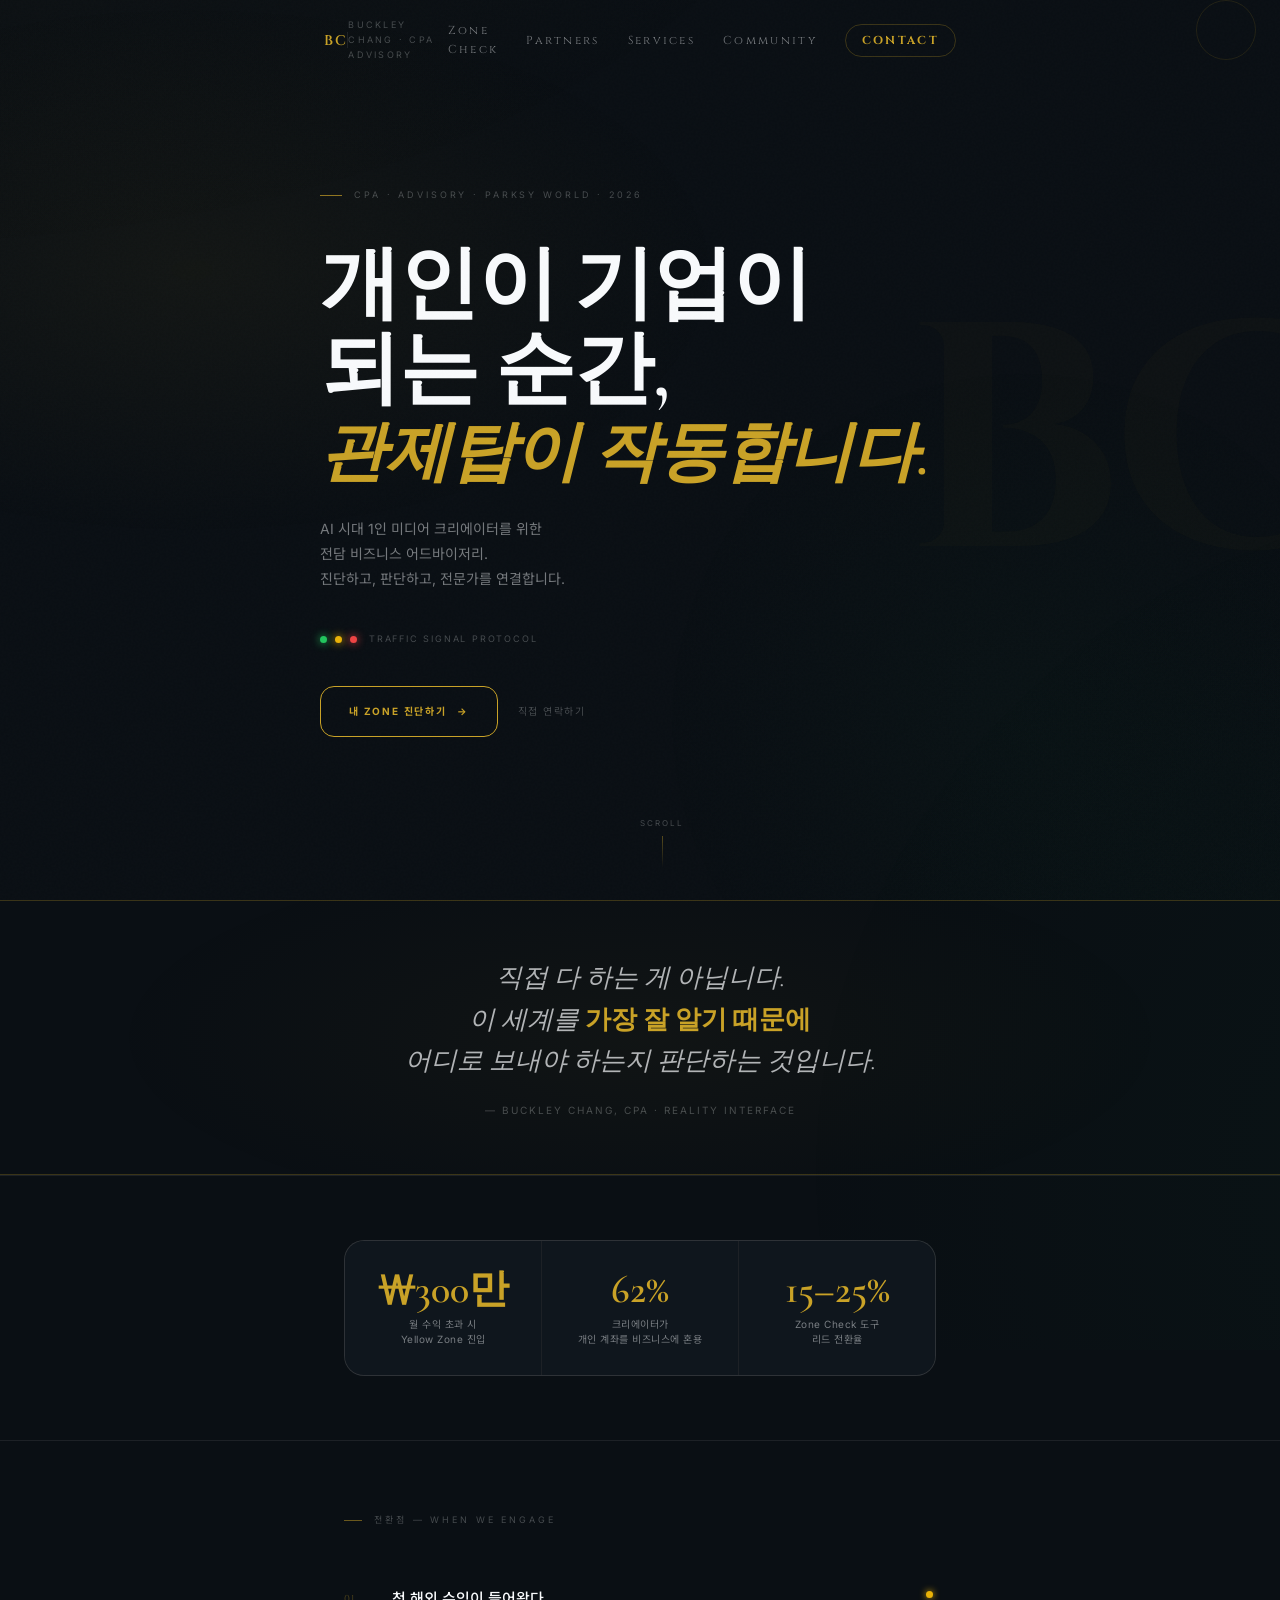
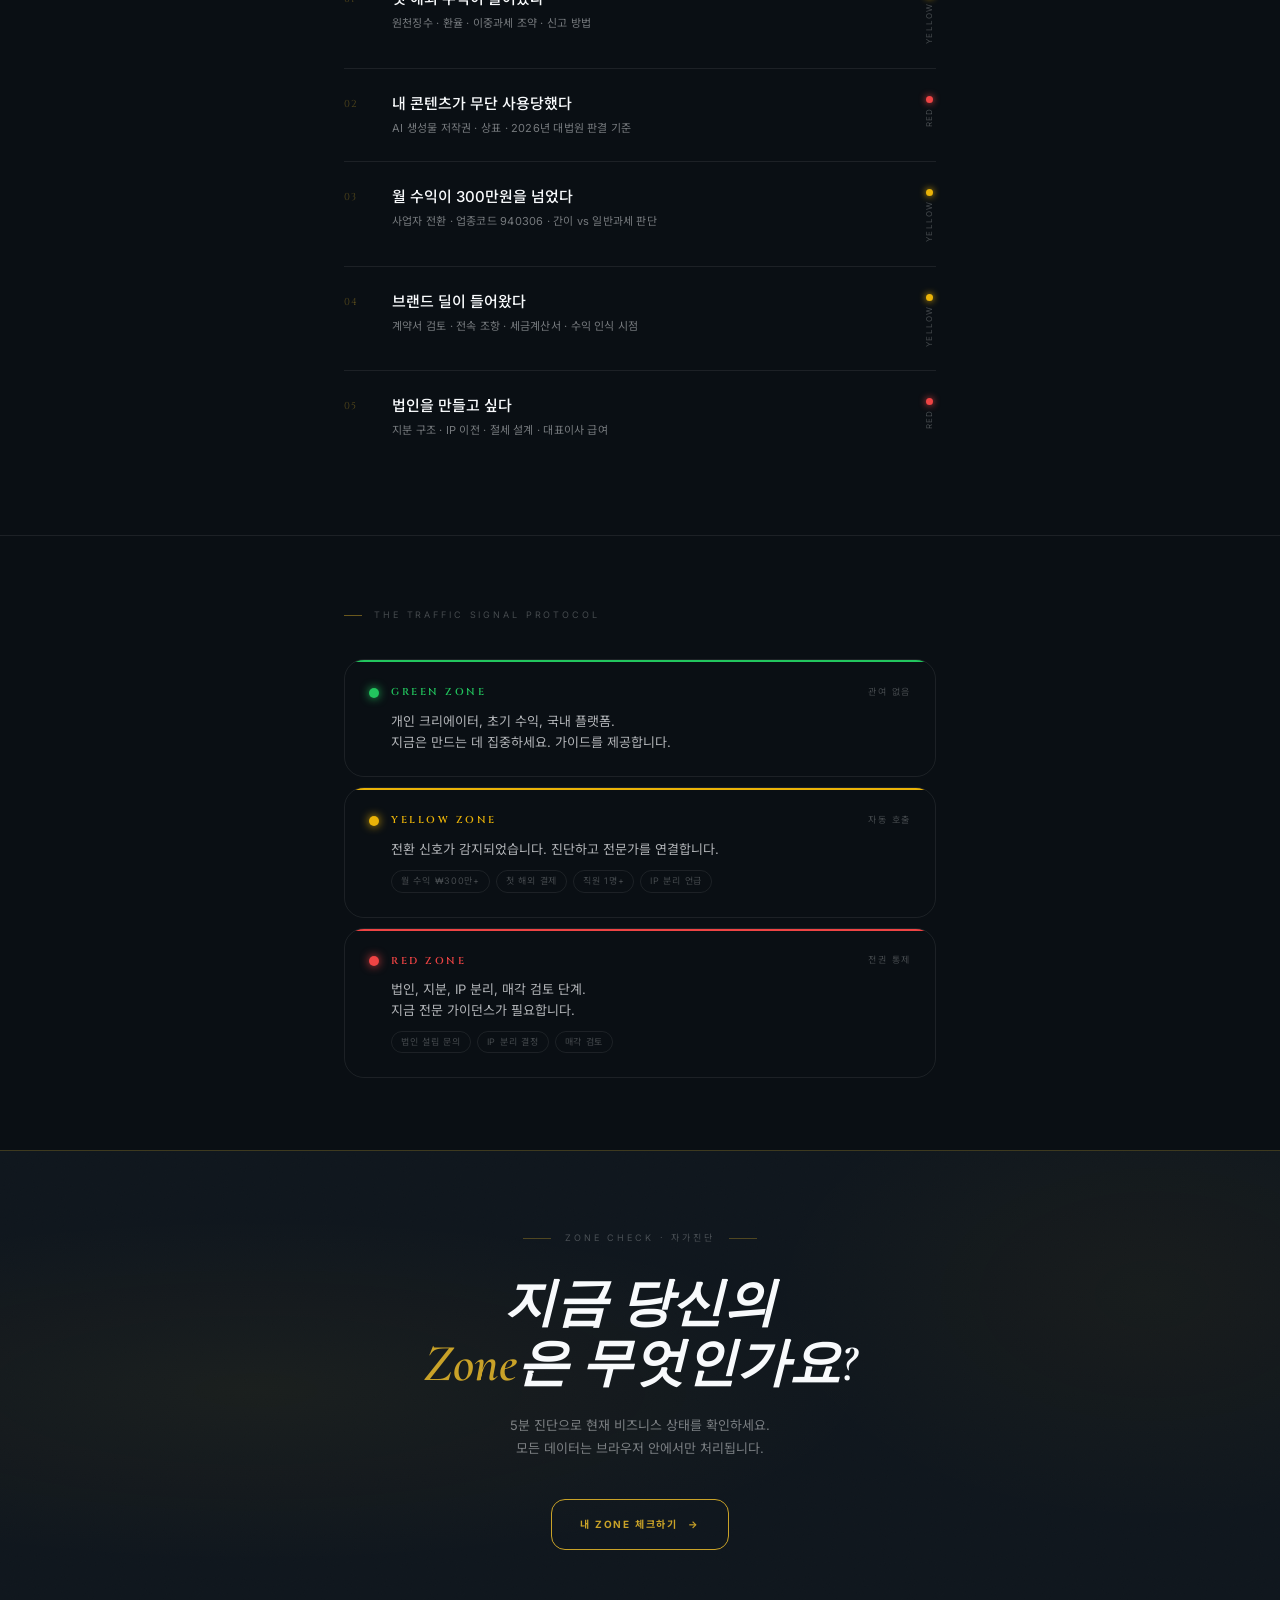
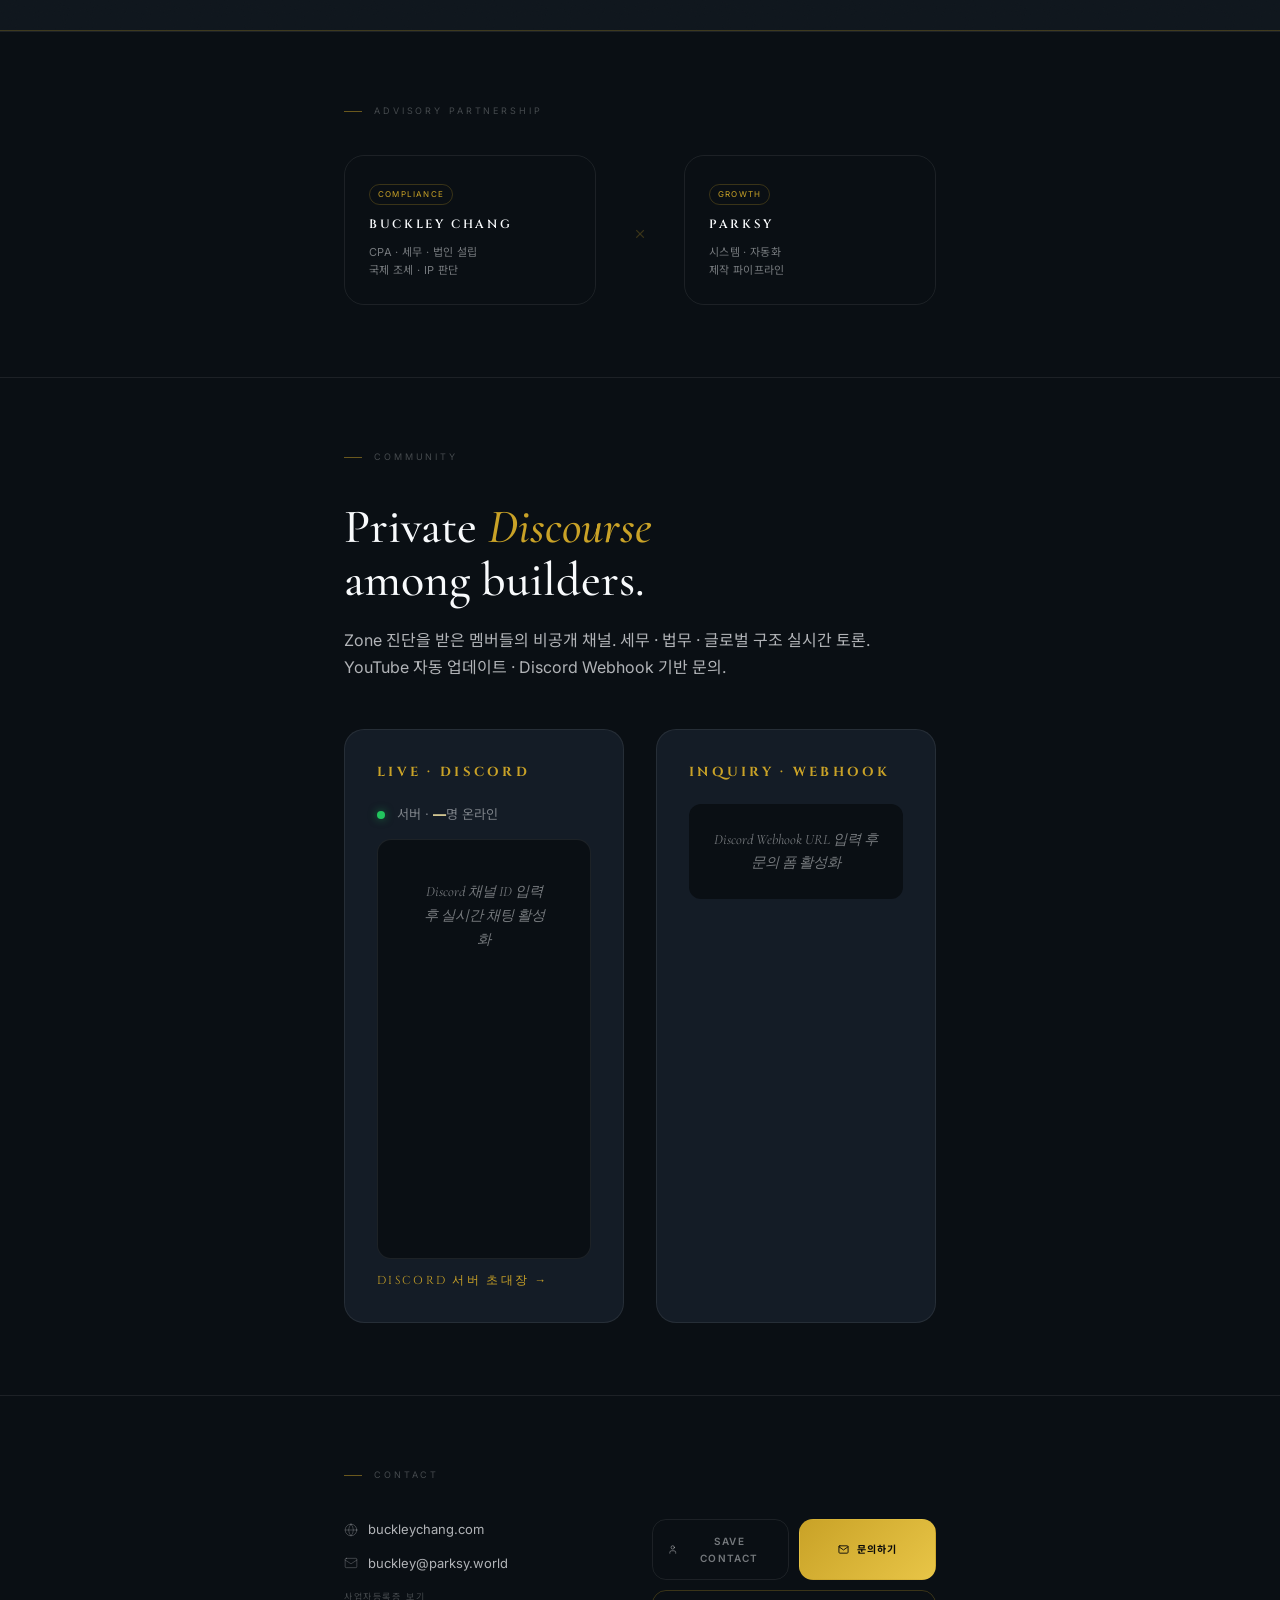
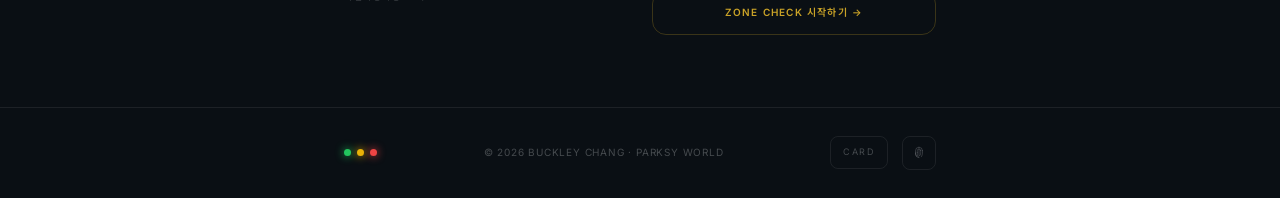
==== commit 9c222d72: "feat: index.html nav 확장 + Community 섹션 + Staff 2뷰 분리 # index.html - Nav: Zone Check / Partners / Ser" ====
--- a/index.html
+++ b/index.html
@@ -841,12 +841,45 @@
 <!-- ── NAV ──────────────────────────────── -->
 <nav class="lp-nav" id="lpNav">
   <div class="lp-nav-inner">
-    <span class="lp-nav-mark">BC</span>
-    <span class="lp-nav-sep"></span>
-    <span class="lp-nav-name">Buckley Chang · CPA Advisory</span>
-    <a href="#contact" class="lp-nav-cta">Contact</a>
+    <a href="/" class="lp-nav-brand">
+      <span class="lp-nav-mark">BC</span>
+      <span class="lp-nav-sep"></span>
+      <span class="lp-nav-name">Buckley Chang · CPA Advisory</span>
+    </a>
+    <div class="lp-nav-links">
+      <a href="/zone-check/">Zone Check</a>
+      <a href="/partners/">Partners</a>
+      <a href="/services/">Services</a>
+      <a href="#community">Community</a>
+      <a href="#contact" class="lp-nav-cta">Contact</a>
+    </div>
   </div>
 </nav>
+<style>
+  .lp-nav-brand { display: inline-flex; align-items: center; text-decoration: none; color: inherit; }
+  .lp-nav-links { display: inline-flex; gap: 28px; align-items: center; margin-left: auto; }
+  .lp-nav-links a {
+    font-family: 'Cinzel', serif;
+    font-size: .72rem;
+    letter-spacing: .2em;
+    color: var(--text-muted);
+    text-decoration: none;
+    transition: color .2s;
+  }
+  .lp-nav-links a:hover { color: var(--gold); }
+  .lp-nav-links a.lp-nav-cta {
+    color: var(--gold);
+    padding: 6px 16px;
+    border: 1px solid var(--border-gold);
+    border-radius: 999px;
+  }
+  .lp-nav-links a.lp-nav-cta:hover {
+    background: var(--gold-dim);
+  }
+  @media (max-width: 768px) {
+    .lp-nav-links a:not(.lp-nav-cta) { display: none; }
+  }
+</style>
 
 <!-- ── HERO ─────────────────────────────── -->
 <section class="lp-hero">
@@ -1084,6 +1117,61 @@
     </div>
   </div>
 </section>
+
+<!-- ── COMMUNITY ─────────────────────────── -->
+<section class="lp-section reveal" id="community">
+  <div class="lp-wrap">
+    <div class="lp-label">Community</div>
+    <h2 style="font-family:'Cormorant Garamond',serif;font-size:clamp(2rem,5vw,3rem);font-weight:500;line-height:1.1;margin-bottom:20px;">
+      Private <em style="color:var(--gold);font-style:italic;">Discourse</em><br>
+      among builders.
+    </h2>
+    <p style="font-size:1rem;color:var(--text-secondary);line-height:1.7;max-width:580px;margin-bottom:48px;">
+      Zone 진단을 받은 멤버들의 비공개 채널. 세무 · 법무 · 글로벌 구조 실시간 토론.
+      YouTube 자동 업데이트 · Discord Webhook 기반 문의.
+    </p>
+
+    <div class="community-grid">
+      <div class="community-card">
+        <h3 style="font-family:'Cinzel',serif;font-size:.82rem;letter-spacing:.25em;color:var(--gold);margin-bottom:20px;">
+          LIVE · DISCORD
+        </h3>
+        <div class="dc-presence" style="margin-bottom:14px;font-size:.82rem;color:var(--text-muted);">
+          <span class="dc-live-dot" style="display:inline-block;width:8px;height:8px;border-radius:50%;background:var(--emerald);animation:pulse 2s infinite;"></span>
+          <span style="margin-left:8px;">서버 · <strong id="dc-online-count" style="color:var(--gold-pale);">—</strong>명 온라인</span>
+        </div>
+        <div id="discord-chat" style="height:420px;background:var(--bg);border-radius:var(--radius-md);border:1px solid var(--border);overflow:hidden;"></div>
+        <a id="dc-join" href="#" target="_blank" rel="noopener" style="display:inline-block;margin-top:12px;font-family:'Cinzel',serif;font-size:.72rem;letter-spacing:.2em;color:var(--gold);text-decoration:none;">
+          DISCORD 서버 초대장 →
+        </a>
+      </div>
+
+      <div class="community-card">
+        <h3 style="font-family:'Cinzel',serif;font-size:.82rem;letter-spacing:.25em;color:var(--gold);margin-bottom:20px;">
+          INQUIRY · WEBHOOK
+        </h3>
+        <div id="dc-contact-wrap"></div>
+      </div>
+    </div>
+
+  </div>
+</section>
+<style>
+  .community-grid {
+    display: grid;
+    grid-template-columns: 1fr 1fr;
+    gap: 32px;
+    margin-top: 40px;
+  }
+  @media (max-width: 768px) { .community-grid { grid-template-columns: 1fr; } }
+  .community-card {
+    background: var(--bg-card);
+    border: 1px solid var(--border);
+    border-radius: var(--radius-lg);
+    padding: 32px;
+  }
+  @keyframes pulse { 0%,100% { opacity: 1; } 50% { opacity: .4; } }
+</style>
 
 <!-- ── CONTACT ───────────────────────────── -->
 <section class="lp-section reveal" id="contact">
@@ -1214,5 +1302,33 @@
   showToast('연락처가 저장되었습니다');
 }
 </script>
+
+<!-- ==================== DISCORD MODULES ==================== -->
+<link rel="stylesheet" href="/assets/discord/discord.css">
+<link rel="stylesheet" href="/assets/discord/buckleychang-theme.css">
+<script type="module">
+  import { CFG } from '/assets/discord/config.js';
+  import { initContactForm } from '/assets/discord/contact-form.js';
+  import { injectChat } from '/assets/discord/widget-embed.js';
+  import { renderPresence } from '/assets/discord/presence.js';
+
+  const hasReal = !CFG.CH_ID.startsWith('PLACEHOLDER');
+
+  if (hasReal) {
+    const chat = document.getElementById('discord-chat');
+    if (chat) { chat.innerHTML = ''; injectChat(chat); }
+    renderPresence(document.getElementById('dc-online-count'));
+    const join = document.getElementById('dc-join');
+    if (join) join.href = `https://discord.gg/${CFG.GUILD_ID}`;
+    const wrap = document.getElementById('dc-contact-wrap');
+    if (wrap) initContactForm(wrap);
+  } else {
+    const chat = document.getElementById('discord-chat');
+    if (chat) chat.innerHTML = '<div style="padding:40px;text-align:center;color:var(--text-muted);font-family:\'Cormorant Garamond\',serif;font-style:italic;font-size:.9rem;">Discord 채널 ID 입력 후 실시간 채팅 활성화</div>';
+    const wrap = document.getElementById('dc-contact-wrap');
+    if (wrap) wrap.innerHTML = '<div style="padding:24px;background:var(--bg);border-radius:12px;color:var(--text-muted);font-family:\'Cormorant Garamond\',serif;font-style:italic;font-size:.9rem;text-align:center;">Discord Webhook URL 입력 후 문의 폼 활성화</div>';
+  }
+</script>
+
 </body>
 </html>
--- a/assets/discord/discord.css
+++ b/assets/discord/discord.css
@@ -0,0 +1,72 @@
+/* Discord components shared styles */
+:root {
+  --gold:    #D4AF37;
+  --bg:      #0F0C04;
+  --emerald: #10b981;
+  --muted:   #6B5E3A;
+  --surface: #1A1508;
+  --text:    #EDE8D8;
+}
+
+/* Auth header */
+.auth-bar { display:flex; align-items:center; gap:.75rem; }
+.auth-bar .avatar { width:32px; height:32px; border-radius:50%; border:2px solid var(--gold); }
+.auth-bar button {
+  background: transparent;
+  border: 1px solid var(--gold);
+  color: var(--gold);
+  padding: .25rem .75rem;
+  border-radius: 4px;
+  cursor: pointer;
+  font-size: .85rem;
+  transition: background .2s;
+}
+.auth-bar button:hover { background: var(--gold); color: var(--bg); }
+
+/* Presence badge */
+.presence { display:inline-flex; align-items:center; gap:.4rem; font-size:.9rem; color:var(--muted); }
+.presence::before { content:''; display:block; width:8px; height:8px; border-radius:50%; background:var(--emerald); animation: pulse 2s infinite; }
+@keyframes pulse { 0%,100%{opacity:1} 50%{opacity:.4} }
+
+/* Feed */
+.feed-item {
+  padding: 1rem;
+  border-left: 2px solid var(--gold);
+  margin-bottom: 1rem;
+  background: var(--surface);
+  border-radius: 0 8px 8px 0;
+}
+.feed-item time { font-size:.75rem; color:var(--muted); display:block; margin-bottom:.4rem; }
+.feed-item p   { color:var(--text); margin:0 0 .4rem; }
+.feed-author   { font-size:.8rem; color:var(--muted); }
+.feed-empty    { color:var(--muted); font-style:italic; }
+
+/* Contact form */
+.contact-form { display:flex; flex-direction:column; gap:1rem; }
+.contact-form input,
+.contact-form textarea {
+  background: var(--surface);
+  border: 1px solid var(--muted);
+  color: var(--text);
+  padding: .75rem 1rem;
+  border-radius: 6px;
+  font-family: inherit;
+  transition: border-color .2s;
+}
+.contact-form input:focus,
+.contact-form textarea:focus { outline:none; border-color:var(--gold); }
+.contact-form textarea { min-height:120px; resize:vertical; }
+.contact-form .submit-btn {
+  background: var(--gold);
+  color: var(--bg);
+  border: none;
+  padding: .75rem 2rem;
+  border-radius: 6px;
+  font-weight: 700;
+  cursor: pointer;
+  align-self: flex-start;
+  letter-spacing: .05em;
+  transition: opacity .2s;
+}
+.contact-form .submit-btn:hover { opacity:.85; }
+.contact-status { font-size:.9rem; min-height:1.2rem; margin-top:.5rem; }
--- a/assets/discord/buckleychang-theme.css
+++ b/assets/discord/buckleychang-theme.css
@@ -0,0 +1,48 @@
+/* buckleychang.com 팔레트 오버라이드
+ *
+ * discord.css (phoneparis 원본) 는 gold #D4AF37.
+ * buckleychang 은 Goldman-esque 다크 + 더 깊은 골드 #c9a227.
+ * 로드 순서: discord.css → buckleychang-theme.css (반드시 뒤).
+ */
+:root {
+  --gold:    #c9a227;
+  --gold-light: #e8c547;
+  --bg:      #0a0f14;
+  --emerald: #22c55e;
+  --muted:   #8a7a4f;
+  --surface: #141c26;
+  --text:    #f8fafc;
+}
+
+/* Buckley 전용 Discord 컴포넌트 오버라이드 */
+.auth-bar button {
+  border-color: #c9a227;
+  color: #e8c547;
+  font-family: 'Cinzel', serif;
+  letter-spacing: .1em;
+}
+.auth-bar button:hover {
+  background: linear-gradient(135deg, #c9a227, #e8c547);
+  color: #0a0f14;
+  border-color: transparent;
+}
+.auth-bar .avatar { border-color: #c9a227; }
+
+/* Contact form — gold gradient */
+.dc-contact-form button,
+#dc-contact-wrap button[type="submit"] {
+  background: linear-gradient(135deg, #c9a227, #e8c547) !important;
+  color: #0a0f14 !important;
+  font-family: 'Cinzel', serif;
+  letter-spacing: .1em;
+}
+
+/* Presence dot */
+.presence::before, .dc-live-dot {
+  background: #22c55e;
+  box-shadow: 0 0 8px rgba(34,197,94,.5);
+}
+
+/* Join link */
+.dc-join-link { color: #e8c547; font-family: 'Cinzel', serif; letter-spacing: .15em; }
+.dc-join-link:hover { color: #f4e4a6; }
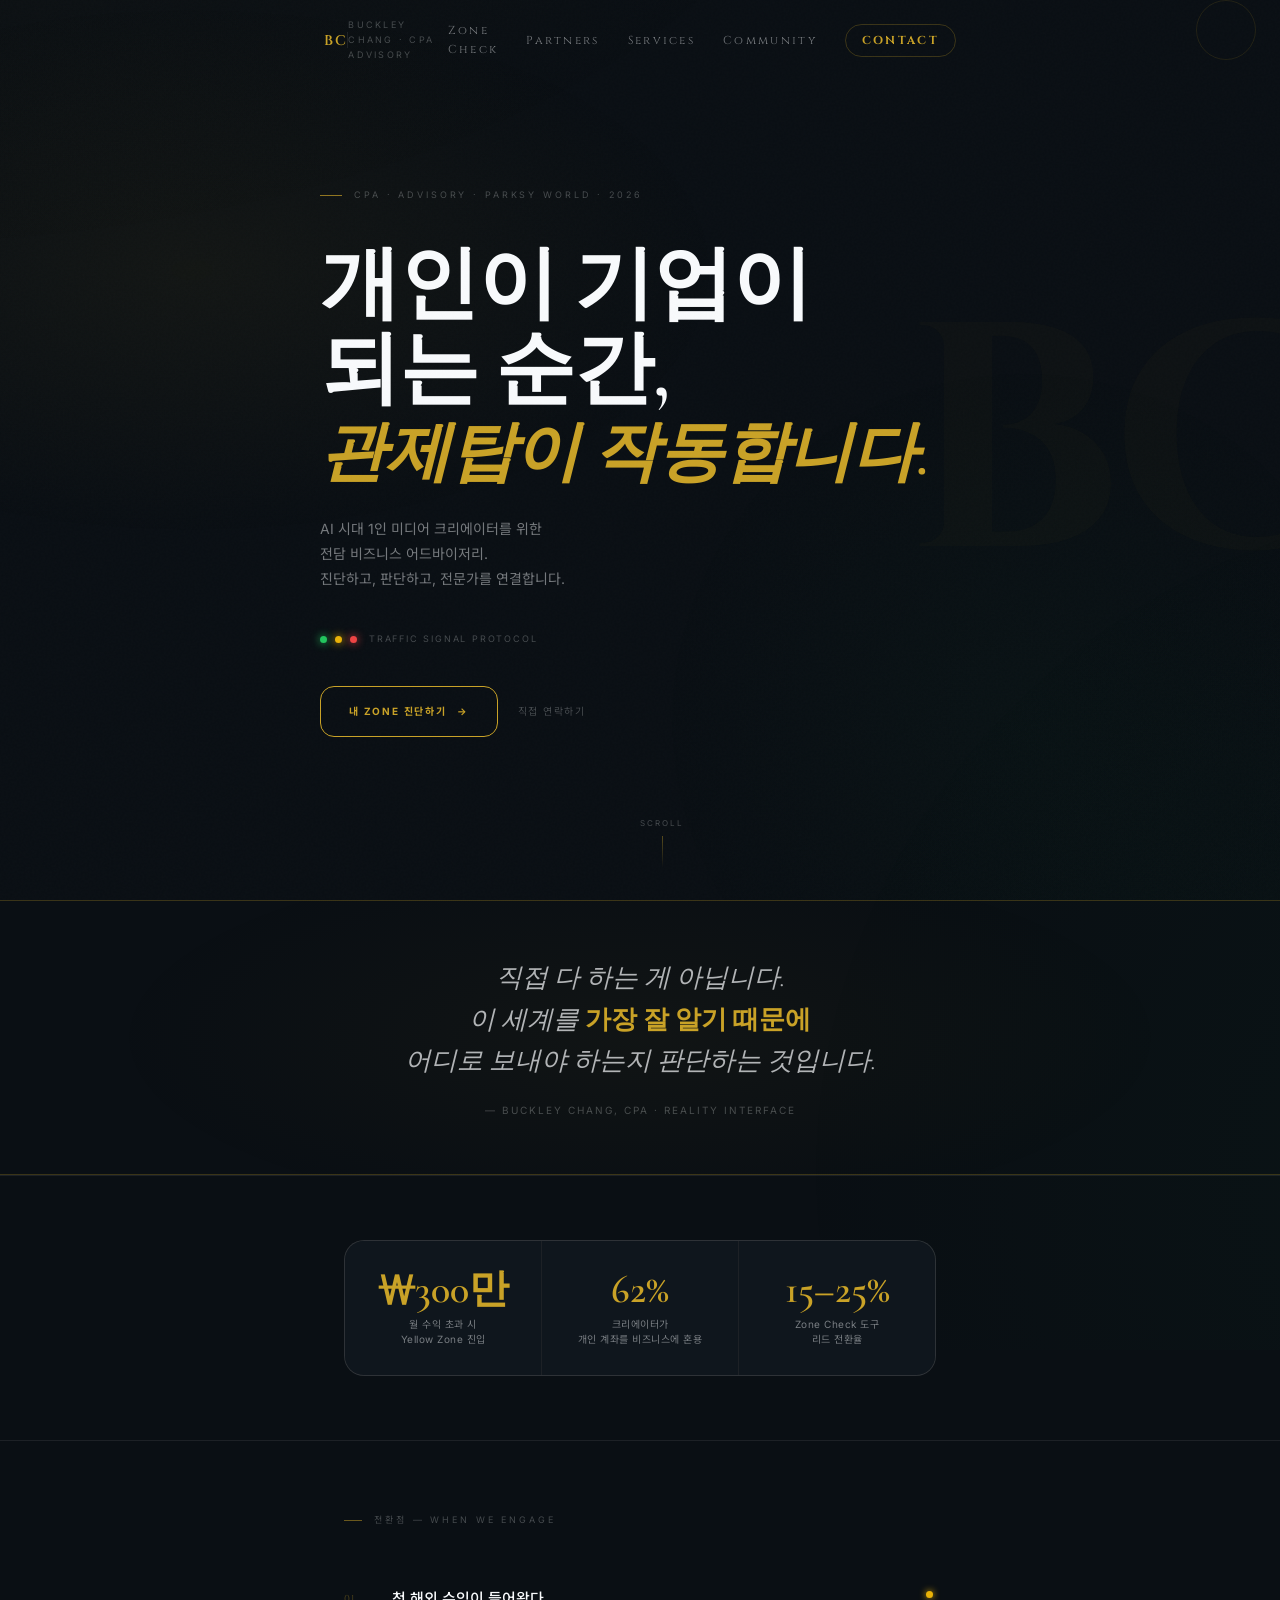
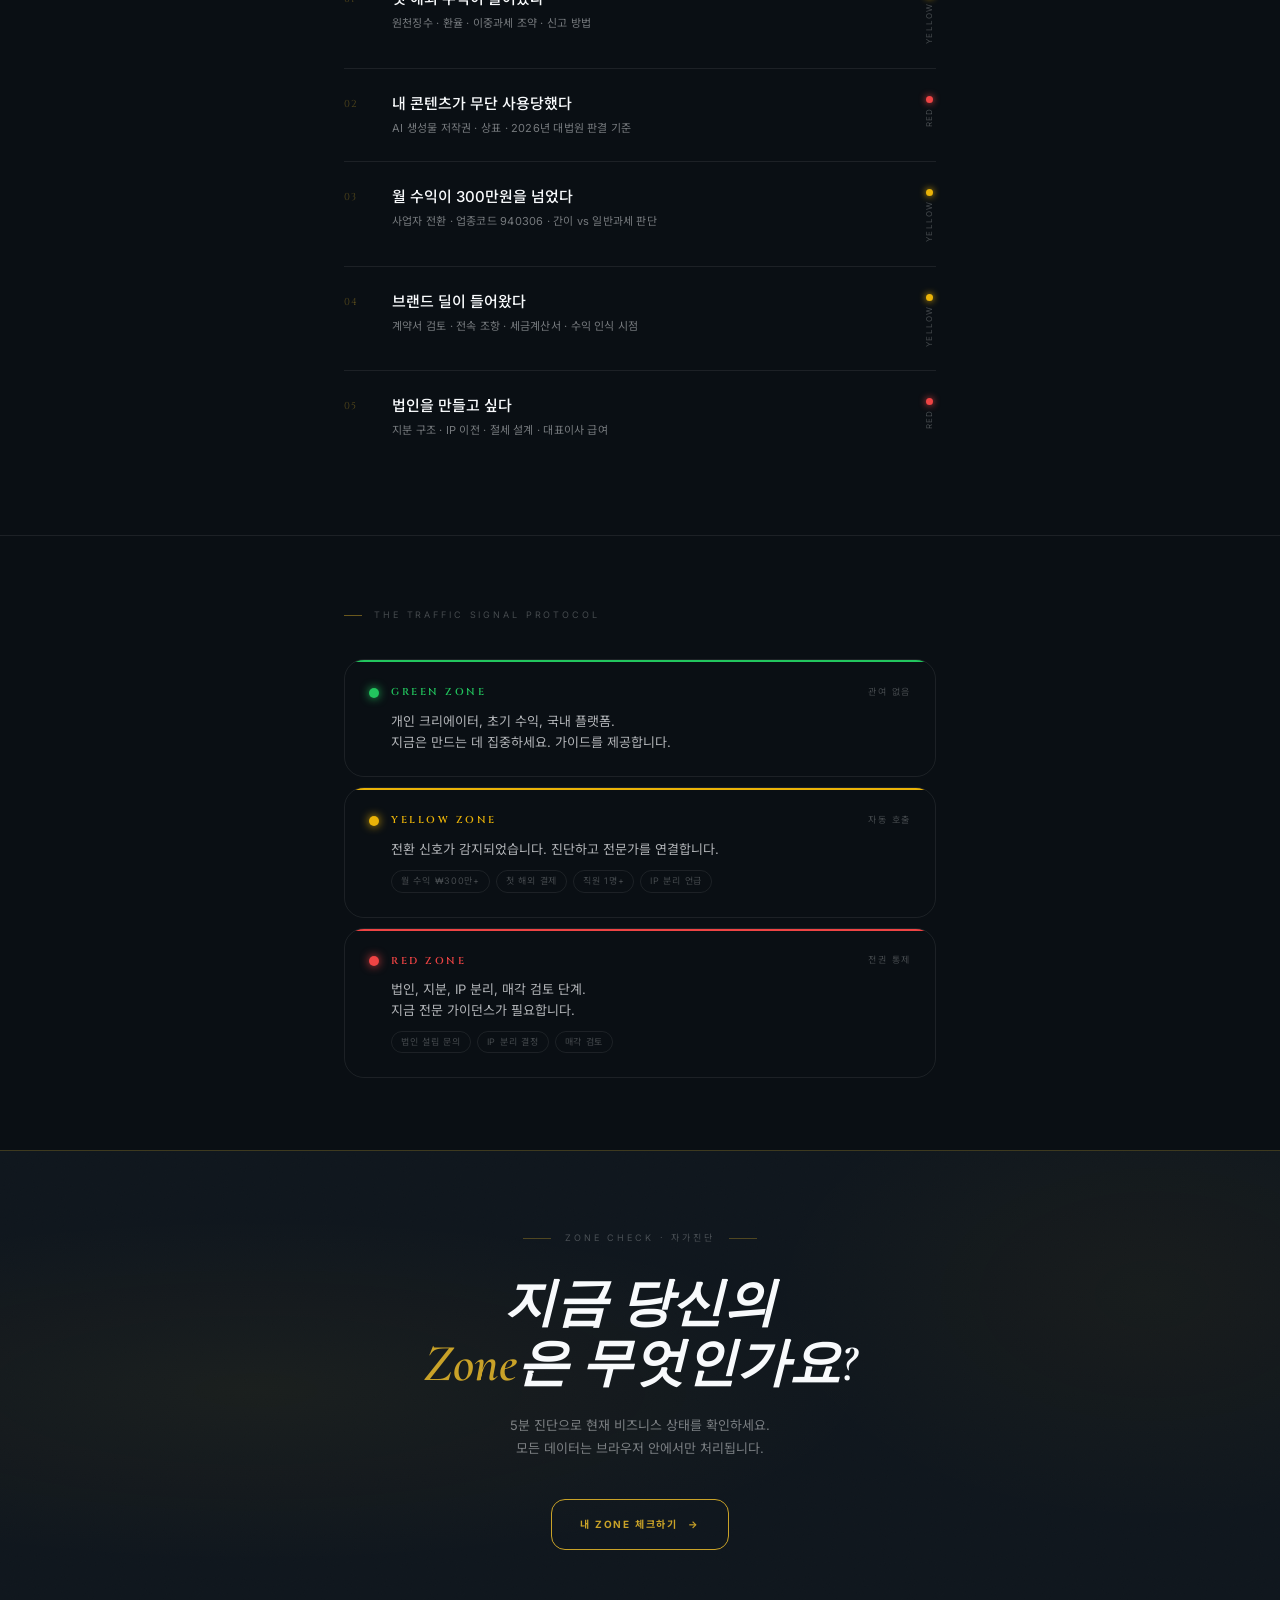
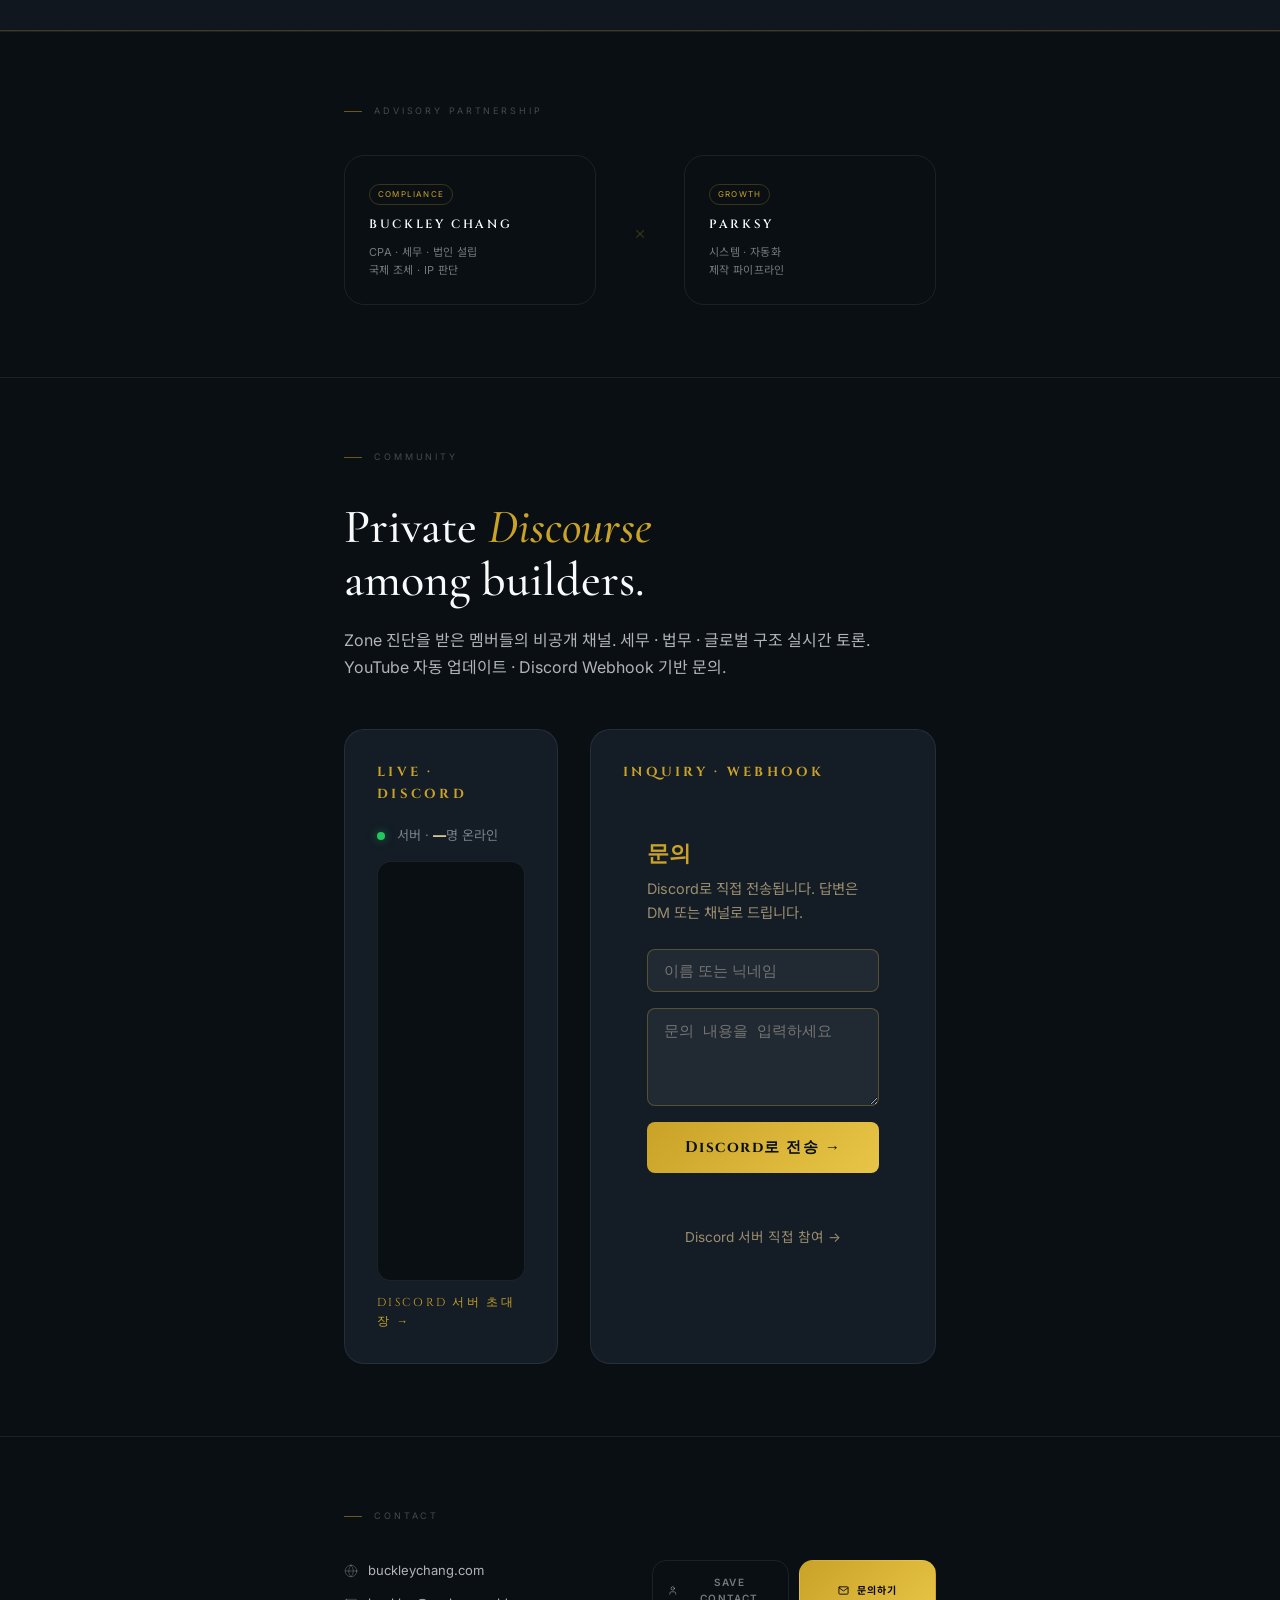
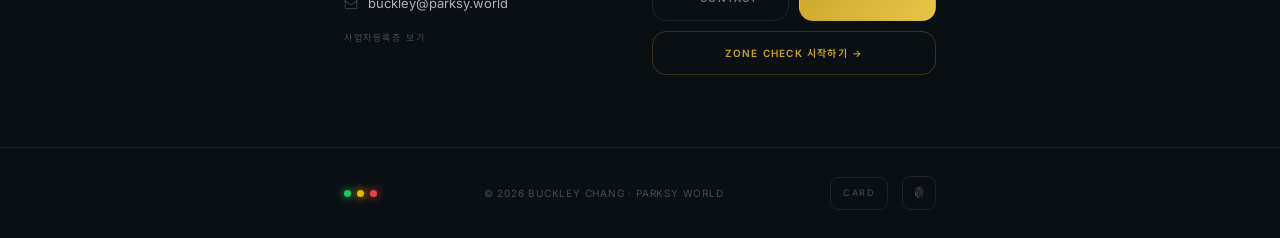
==== commit da0b2895: "feat: Discord 영구 초대 링크 자동 발급 + UI 적용 Bot API 자동 처리: ✅ POST /channels/{chat}/invites → max_age:0, max" ====
--- a/index.html
+++ b/index.html
@@ -1319,7 +1319,7 @@
     if (chat) { chat.innerHTML = ''; injectChat(chat); }
     renderPresence(document.getElementById('dc-online-count'));
     const join = document.getElementById('dc-join');
-    if (join) join.href = `https://discord.gg/${CFG.GUILD_ID}`;
+    if (join) join.href = CFG.INVITE_URL || `https://discord.gg/${CFG.GUILD_ID}`;
     const wrap = document.getElementById('dc-contact-wrap');
     if (wrap) initContactForm(wrap);
   } else {
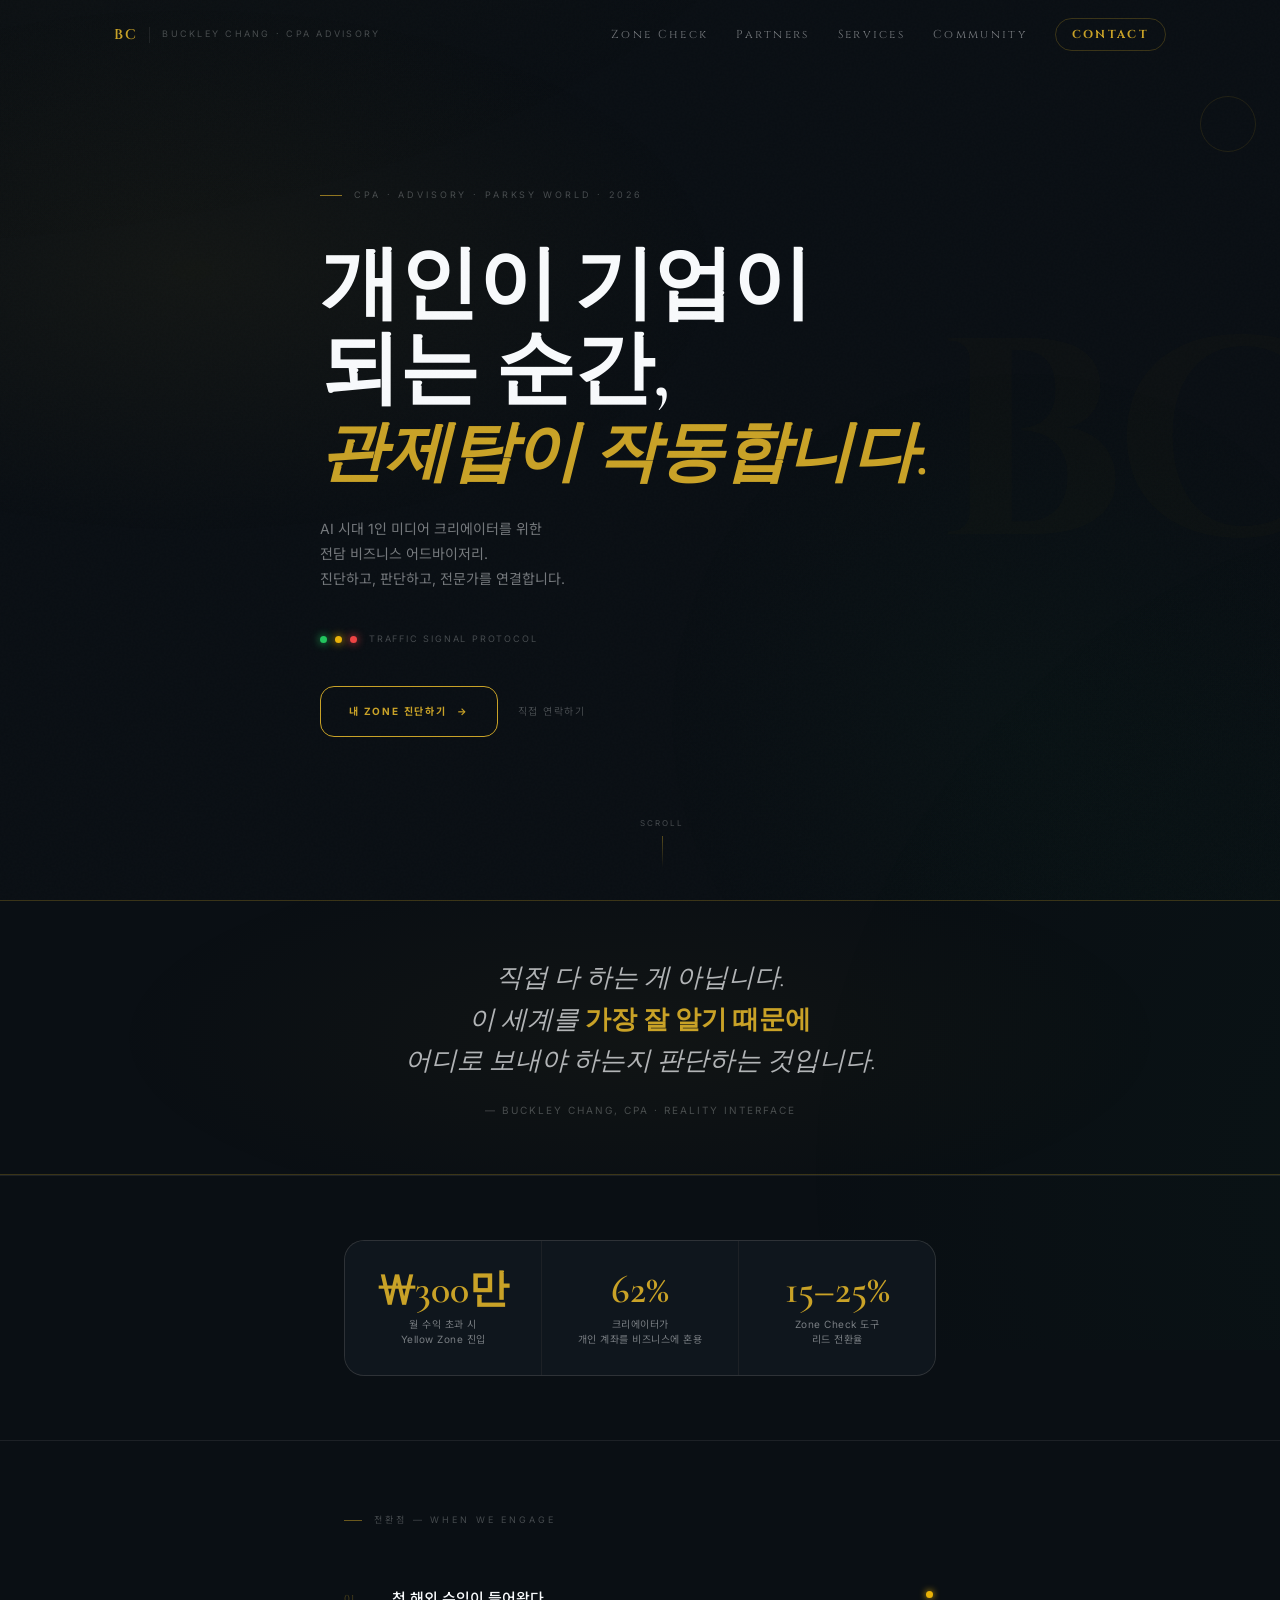
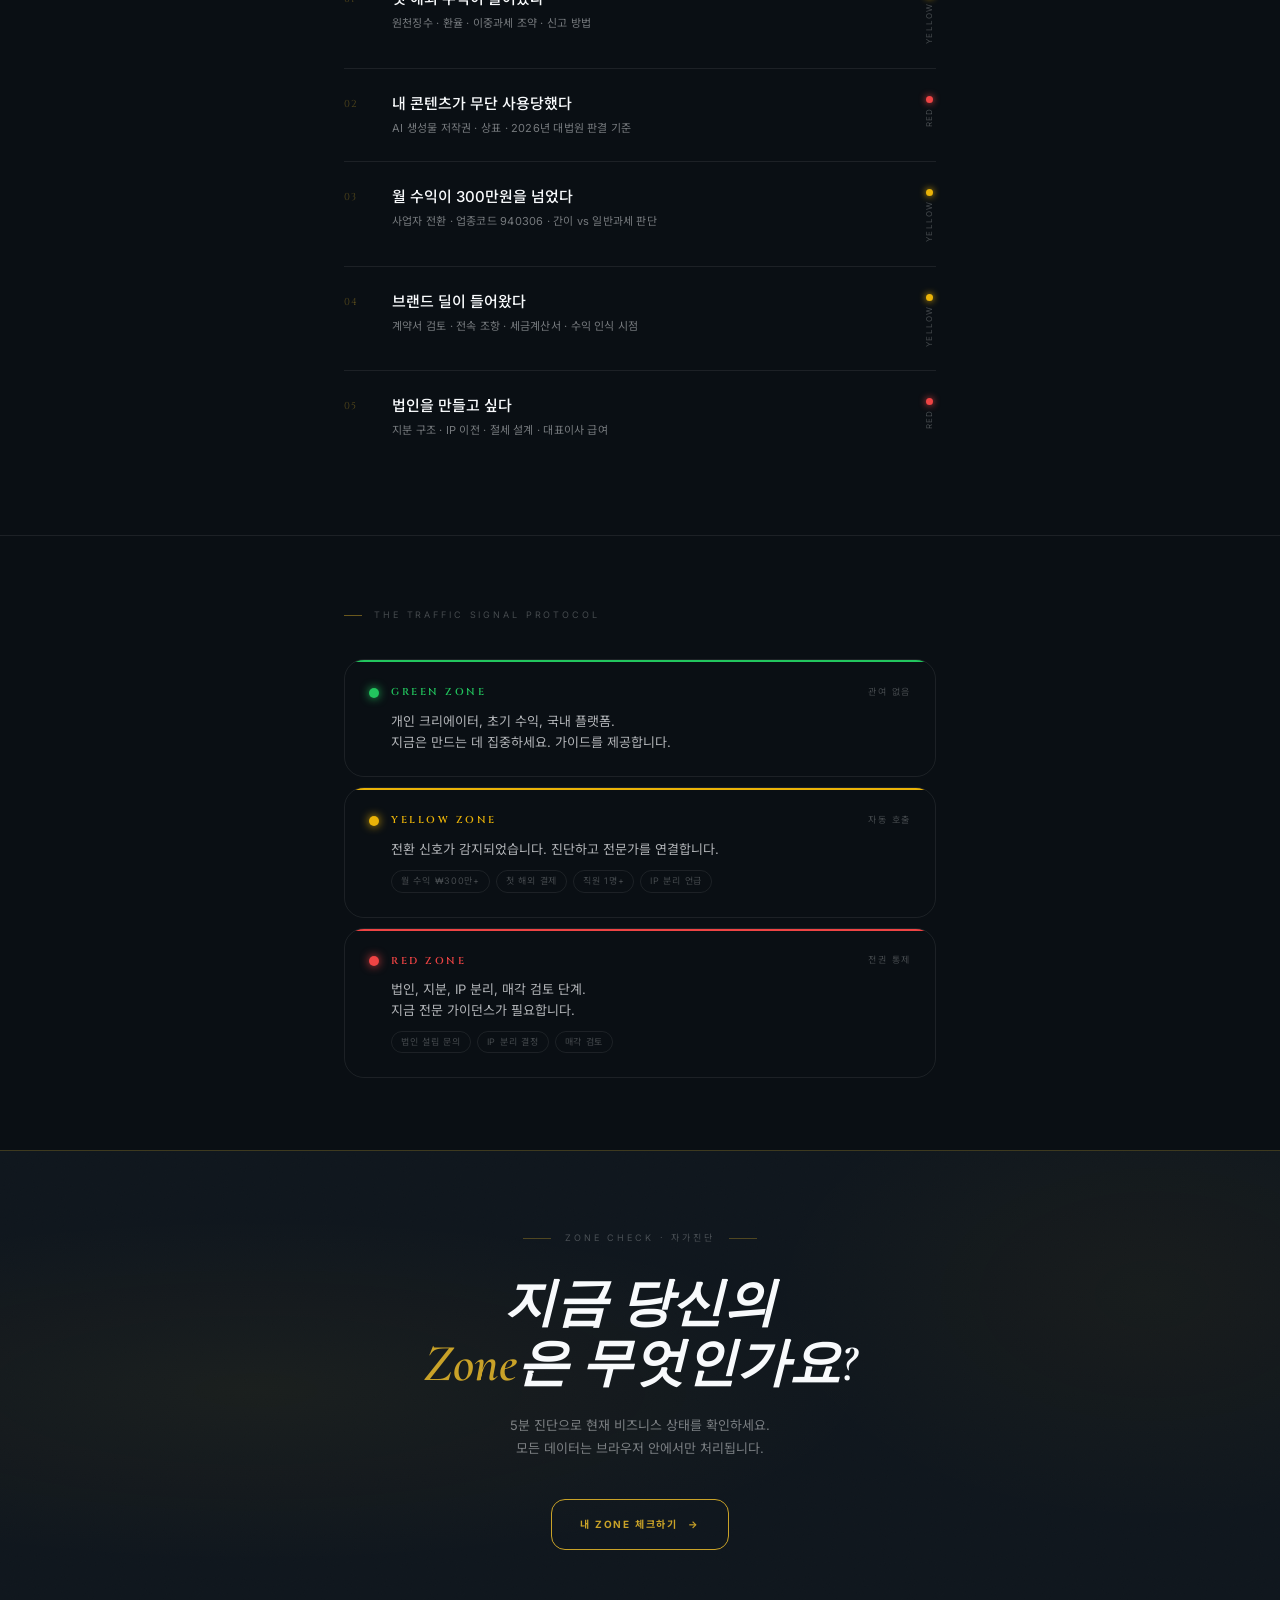
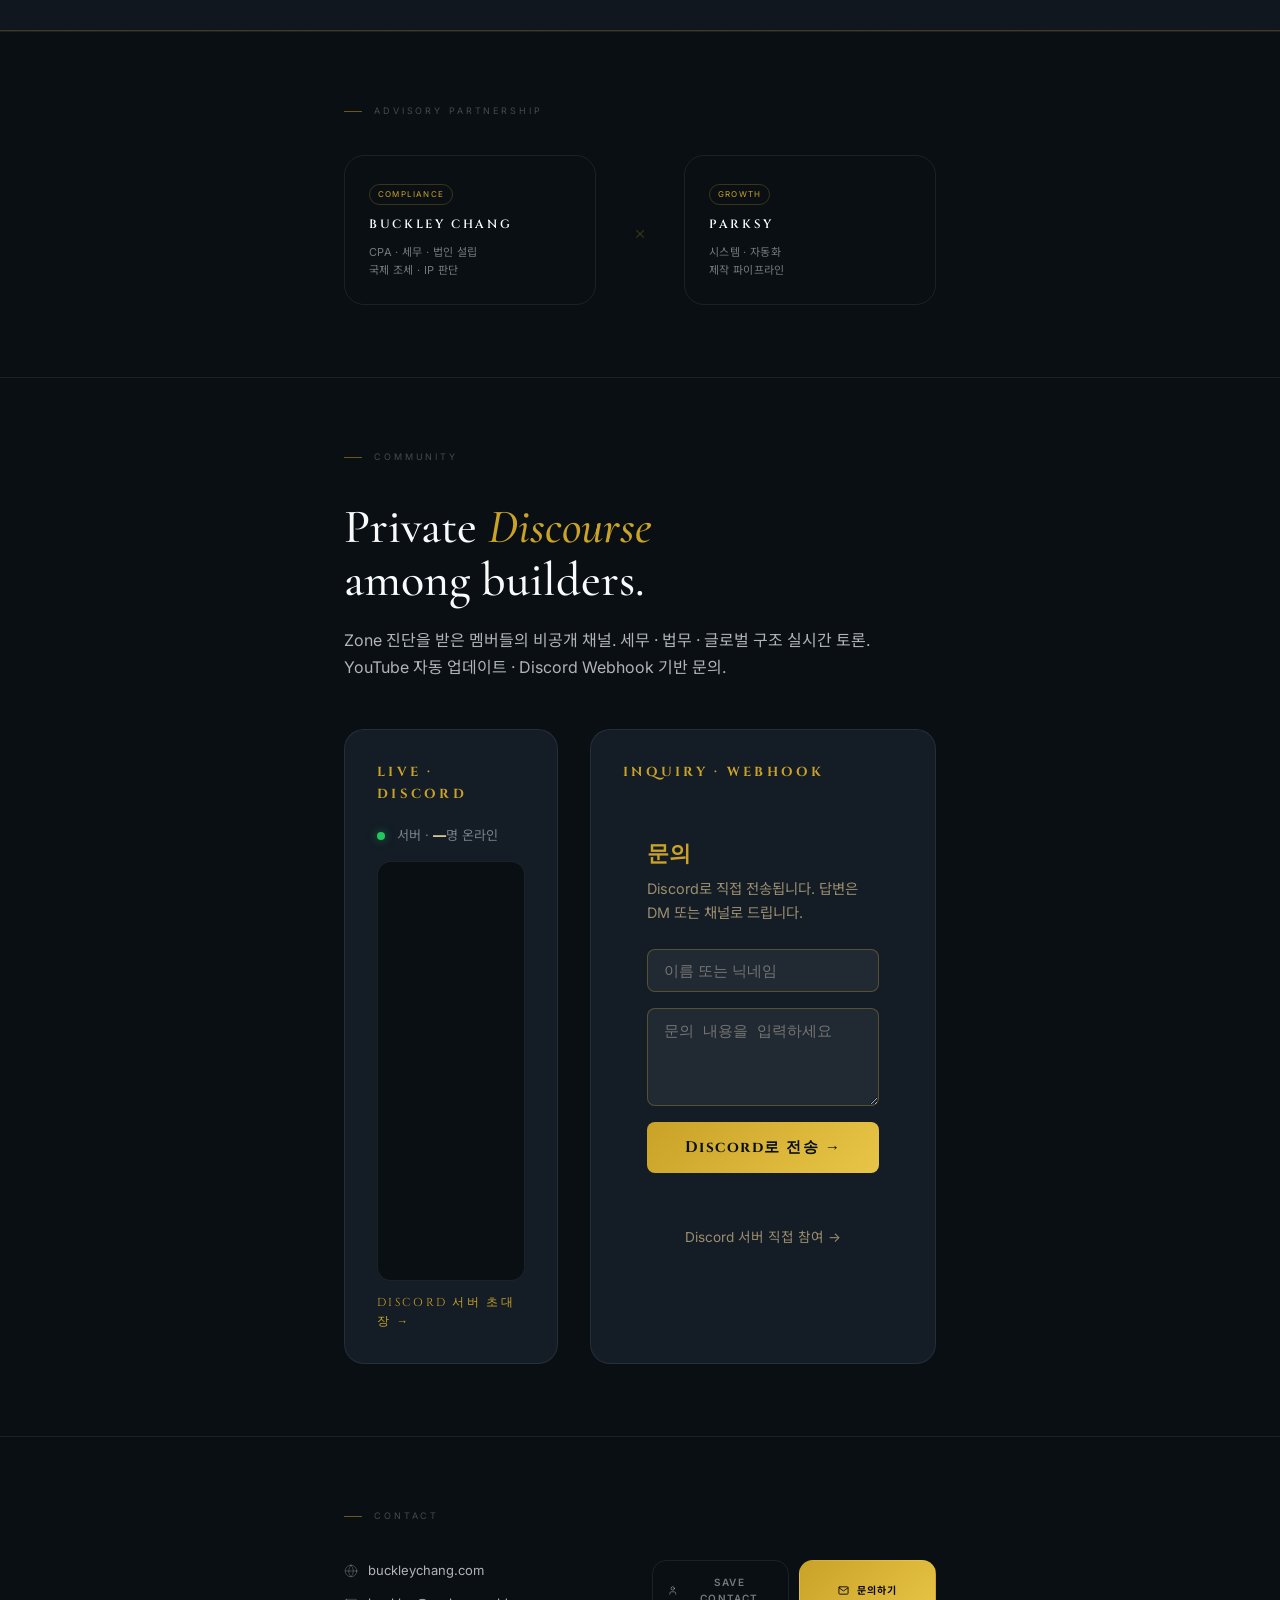
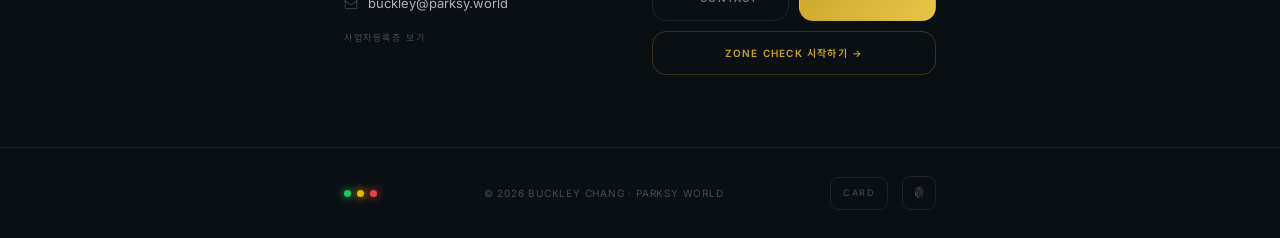
==== commit ebe2a1b9: "fix(landing): 겹침 4건 해결 — Playwright QA 후 즉시 수정 # 진단 (Playwright) 1. .lp-hero-avatar (top:0, right:24" ====
--- a/index.html
+++ b/index.html
@@ -70,12 +70,14 @@
   border-bottom-color: var(--border);
 }
 .lp-nav-inner {
-  max-width: 680px;
+  max-width: 1100px;
   margin: 0 auto;
   padding: 18px var(--space-lg);
   display: flex;
   align-items: center;
-  gap: 12px;
+  justify-content: space-between;
+  gap: 24px;
+  flex-wrap: nowrap;
 }
 .lp-nav-mark {
   font-family: var(--font-display);
@@ -95,7 +97,13 @@
   letter-spacing: 0.25em;
   color: var(--text-dim);
   text-transform: uppercase;
-  flex: 1;
+  white-space: nowrap;
+  overflow: hidden;
+  text-overflow: ellipsis;
+}
+@media (max-width: 540px) {
+  .lp-nav-name { display: none; }      /* 좁은 폰에서 mark만 노출 */
+  .lp-nav-sep  { display: none; }
 }
 .lp-nav-cta {
   font-size: 9px;
@@ -175,18 +183,22 @@
 .lp-hero::after {
   content: 'BC';
   position: absolute;
-  right: -5%;
+  right: -3%;
   top: 50%;
   transform: translateY(-50%);
   font-family: var(--font-display);
-  font-size: clamp(180px, 40vw, 320px);
+  font-size: clamp(140px, 28vw, 280px);
   font-weight: 700;
   color: var(--gold);
-  opacity: 0.022;
+  opacity: 0.018;
   pointer-events: none;
   letter-spacing: -0.05em;
   line-height: 1;
   user-select: none;
+  z-index: 0;
+}
+@media (max-width: 540px) {
+  .lp-hero::after { display: none; }   /* 모바일은 워터마크 숨김 (가독성) */
 }
 
 .lp-hero-wrap {
@@ -194,6 +206,7 @@
   margin: 0 auto;
   width: 100%;
   position: relative;
+  z-index: 2;
 }
 
 .lp-hero-eyebrow {
@@ -313,16 +326,25 @@
 /* avatar */
 .lp-hero-avatar {
   position: absolute;
-  top: 0; right: var(--space-lg);
-  width: 60px; height: 60px;
+  top: 96px; right: var(--space-lg);   /* nav(70px) + 26px 여백 → 겹침 제거 */
+  width: 56px; height: 56px;
   border-radius: 50%;
   border: 1px solid var(--border-gold);
   overflow: hidden;
   opacity: 0.5;
   transition: opacity 0.3s, transform 0.3s;
+  z-index: 5;
 }
 .lp-hero-avatar:hover { opacity: 0.85; transform: scale(1.05); }
 .lp-hero-avatar video { width: 100%; height: 100%; object-fit: cover; }
+@media (max-width: 768px) {
+  /* 모바일에선 nav 와 nav-cta 만 보이므로 avatar 위치 더 아래로 + 작게 */
+  .lp-hero-avatar { top: 86px; width: 48px; height: 48px; }
+}
+@media (max-width: 540px) {
+  /* 진짜 작은 화면 — 아예 숨김 (헤로 텍스트 가독성 우선) */
+  .lp-hero-avatar { display: none; }
+}
 
 /* scroll indicator */
 .lp-scroll-hint {
@@ -856,8 +878,8 @@
   </div>
 </nav>
 <style>
-  .lp-nav-brand { display: inline-flex; align-items: center; text-decoration: none; color: inherit; }
-  .lp-nav-links { display: inline-flex; gap: 28px; align-items: center; margin-left: auto; }
+  .lp-nav-brand { display: inline-flex; align-items: center; gap: 12px; text-decoration: none; color: inherit; min-width: 0; flex: 0 1 auto; }
+  .lp-nav-links { display: inline-flex; gap: 28px; align-items: center; flex-shrink: 0; }
   .lp-nav-links a {
     font-family: 'Cinzel', serif;
     font-size: .72rem;
